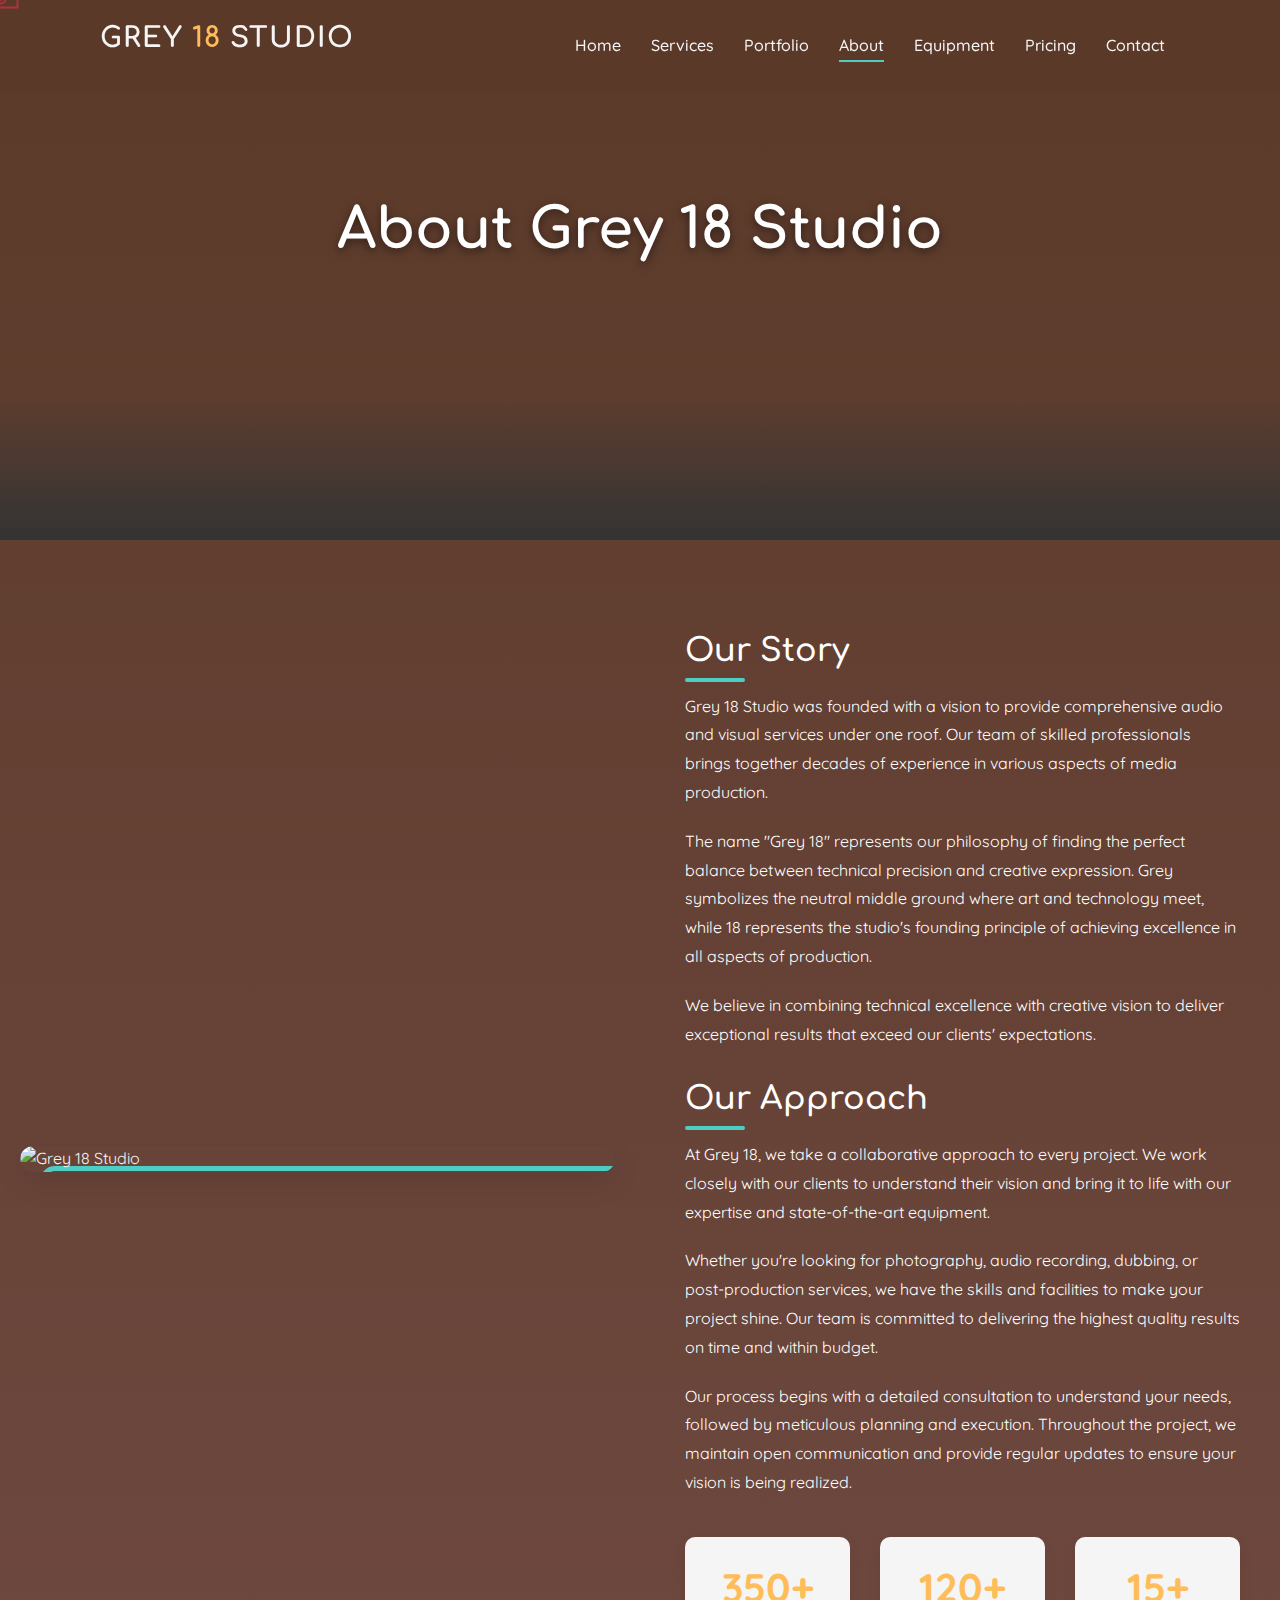
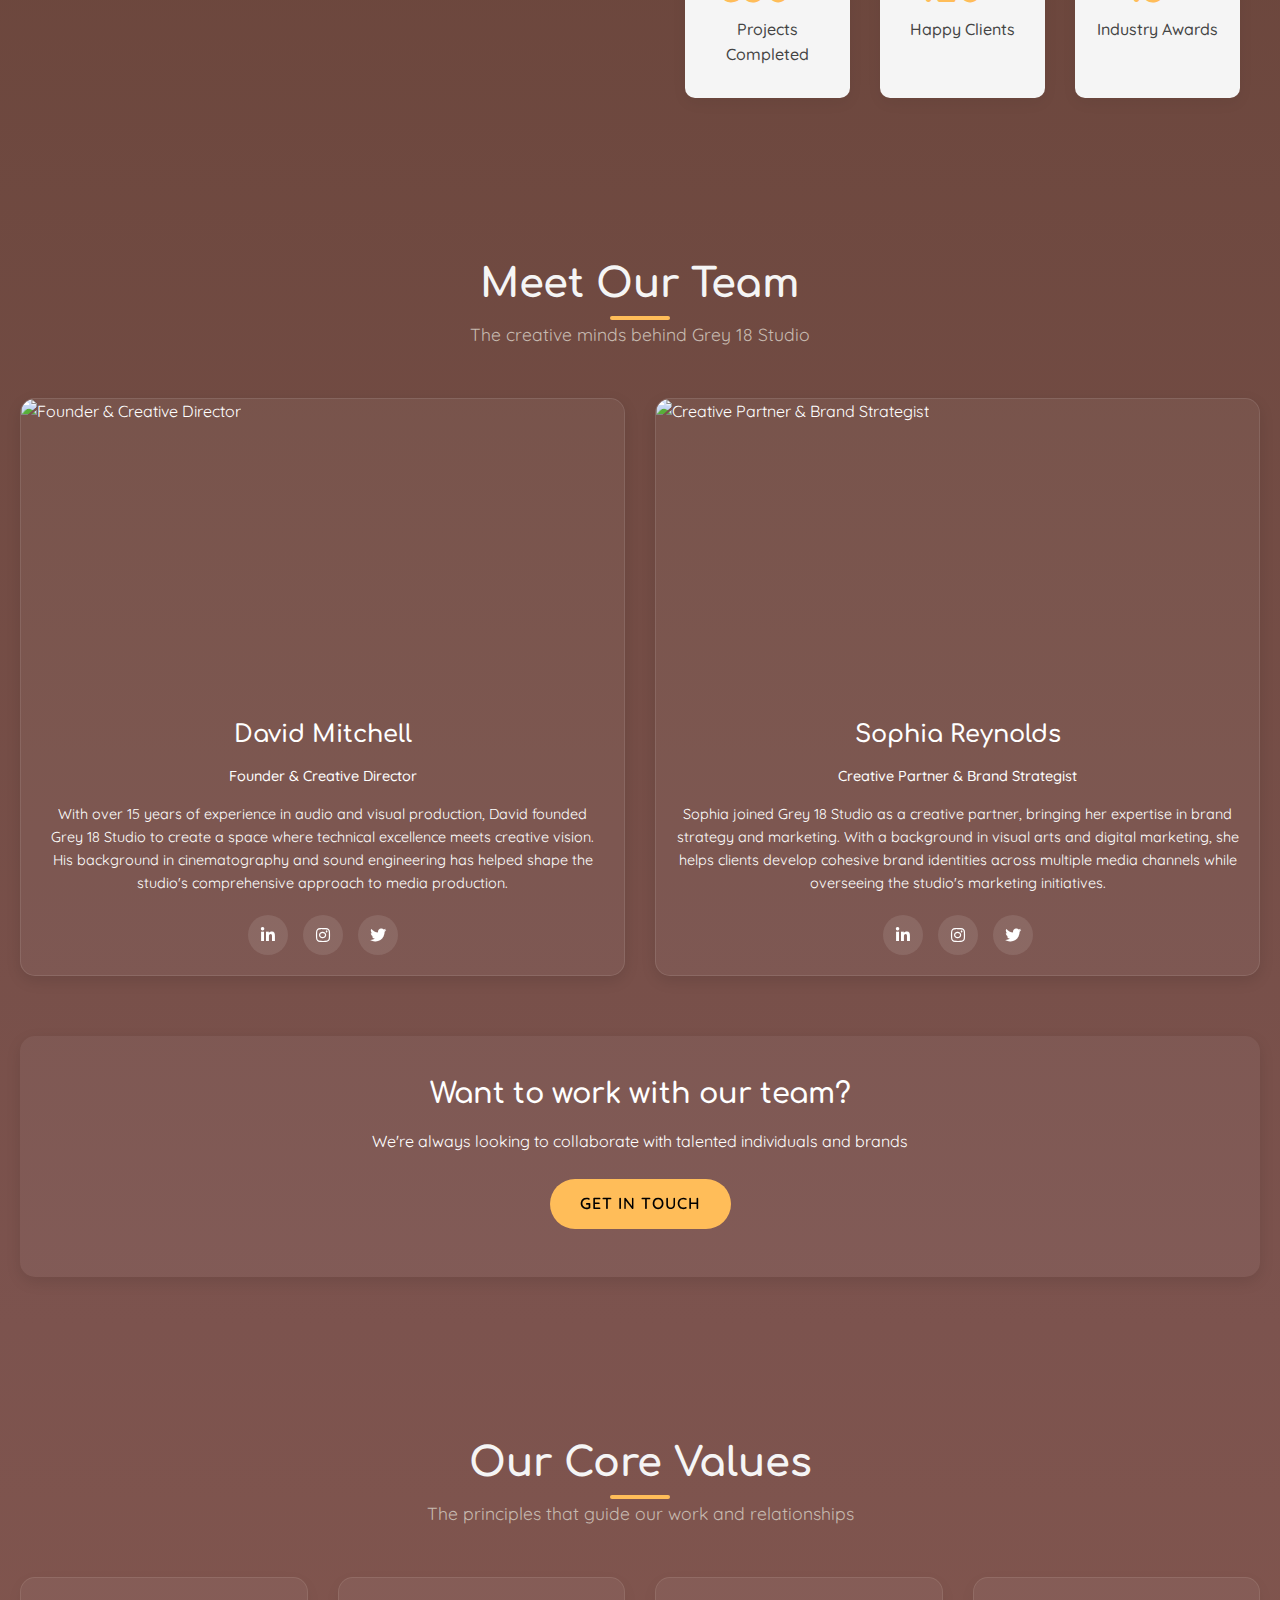
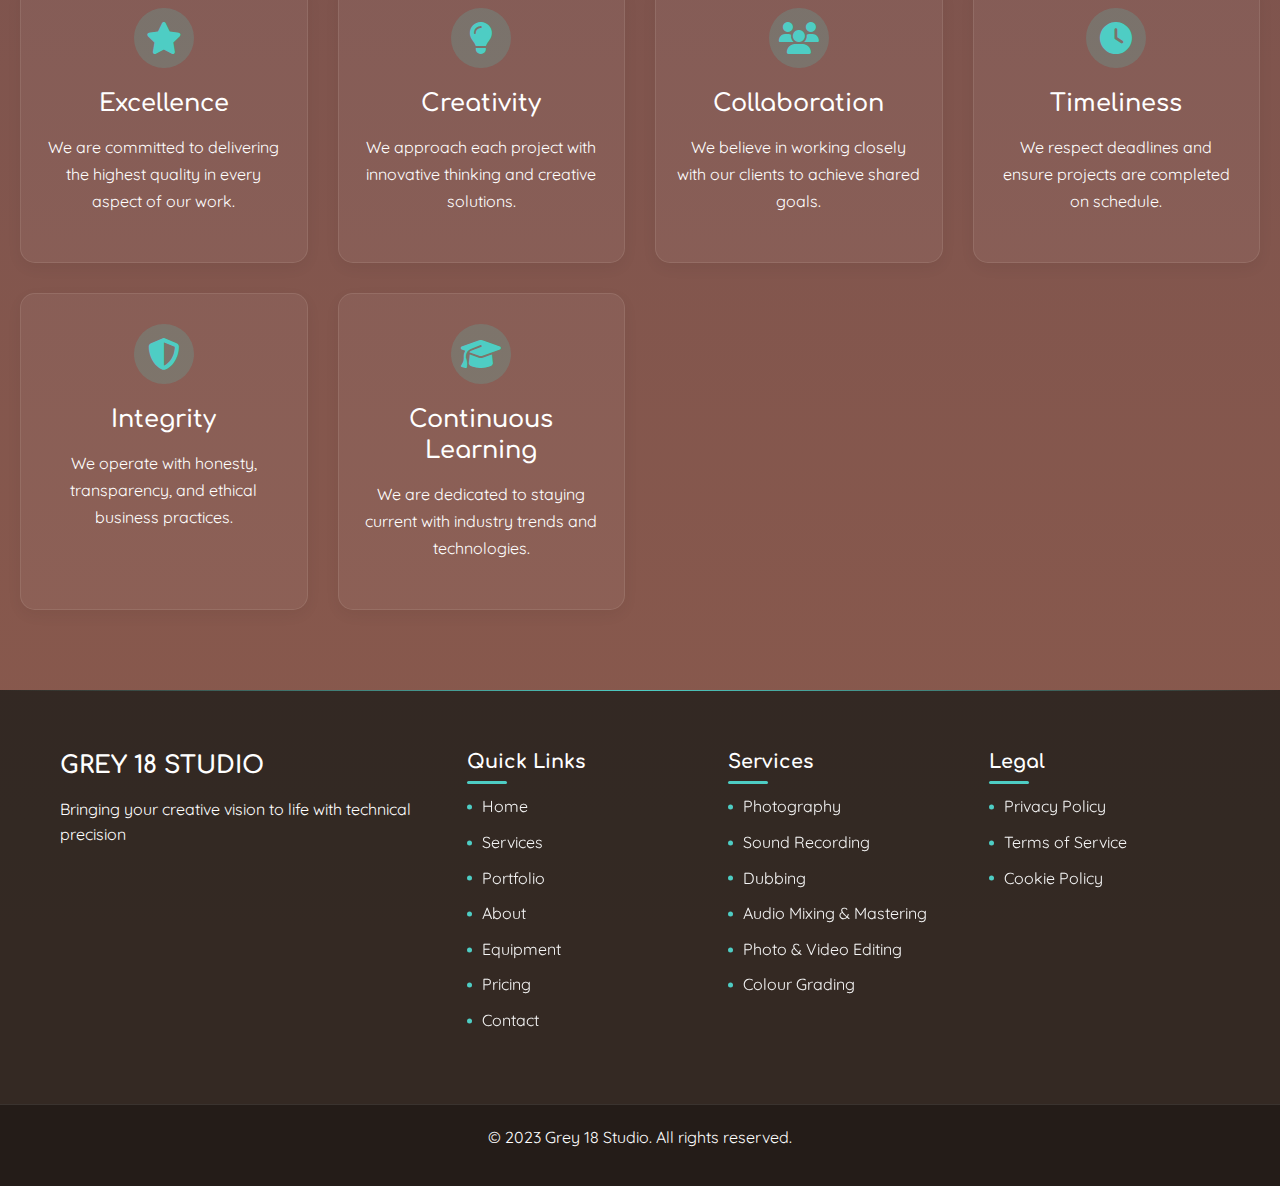
==== about.html @ 012dae47 "first commit" ====
<!DOCTYPE html>
<html lang="en">
<head>
    <meta charset="UTF-8">
    <meta name="viewport" content="width=device-width, initial-scale=1.0">
    <title>About Us | Grey 18 Studio</title>
    <link rel="stylesheet" href="styles-updated.css">
    <link rel="stylesheet" href="about.css">
    <link rel="stylesheet" href="https://cdnjs.cloudflare.com/ajax/libs/font-awesome/6.4.0/css/all.min.css">
    <link href="https://fonts.googleapis.com/css2?family=Comfortaa:wght@300;400;500;600;700&family=Quicksand:wght@300;400;500;600;700&display=swap" rel="stylesheet">
    <!-- Animation Libraries -->
    <script src="https://cdnjs.cloudflare.com/ajax/libs/gsap/3.12.2/gsap.min.js"></script>
    <script src="https://cdnjs.cloudflare.com/ajax/libs/gsap/3.12.2/ScrollTrigger.min.js"></script>
    <script src="https://cdnjs.cloudflare.com/ajax/libs/gsap/3.12.2/TextPlugin.min.js"></script>
    <script src="https://unpkg.com/split-type"></script>
    <!-- Camera Cursor Implementation -->
    <link rel="stylesheet" href="style-camera-cursor.css">
    <link rel="stylesheet" href="style-theme-warm.css">
    <style>
        /* Theme-specific styles */
        :root {
            --primary-dark: #333333;
            --secondary-dark: #4d4d4d;
            --accent-teal: #4ecdc4;
            --white: #ffffff;
            --light-grey: #f5f5f5;
            --dark-grey: #444444;
            --black: #000000;
            --transition: all 0.3s ease;
            --box-shadow: 0 5px 15px rgba(0, 0, 0, 0.1);
        }
    
        /* Ensure text is visible */
        p, h1, h2, h3, h4, h5, h6 {
            color: var(--white);
        }
        
        /* Team section styles */
        .team-section {
            padding: 80px 0;
            background-color: transparent;
        }
        
        .team-grid {
            display: grid;
            grid-template-columns: repeat(auto-fit, minmax(300px, 1fr));
            gap: 30px;
            margin-top: 40px;
        }
        
        .team-member {
            background-color: rgba(51, 51, 51, 0.7);
            border-radius: 15px;
            overflow: hidden;
            box-shadow: var(--box-shadow);
            transition: var(--transition);
            display: flex;
            flex-direction: column;
            opacity: 1;
            visibility: visible;
            border: 1px solid rgba(255, 255, 255, 0.1);
        }
        
        .team-member:hover {
            transform: translateY(-10px);
            box-shadow: 0 15px 30px rgba(0, 0, 0, 0.2);
        }
        
        .member-image {
            width: 100%;
            height: 300px;
            overflow: hidden;
        }
        
        .member-image img {
            width: 100%;
            height: 100%;
            object-fit: cover;
            transition: var(--transition);
        }
        
        .team-member:hover .member-image img {
            transform: scale(1.05);
        }
        
        .member-info {
            padding: 20px;
            text-align: center;
            color: #f5f5f5;
        }
        
        .member-info h3 {
            font-size: 1.5rem;
            margin-bottom: 5px;
            color: #f5f5f5;
        }
        
        .position {
            color: #4ecdc4;
            font-weight: 500;
            margin-bottom: 15px;
            font-size: 0.9rem;
        }
        
        .description {
            color: #f5f5f5;
            font-size: 0.9rem;
            line-height: 1.6;
            margin-bottom: 20px;
        }
        
        .social-links {
            display: flex;
            justify-content: center;
            gap: 15px;
            margin-top: 15px;
        }
        
        .social-icon {
            width: 40px;
            height: 40px;
            border-radius: 50%;
            background-color: rgba(255, 255, 255, 0.1);
            display: flex;
            align-items: center;
            justify-content: center;
            color: #f5f5f5;
            transition: var(--transition);
        }
        
        .social-icon:hover {
            background-color: #4ecdc4;
            color: #333333;
            transform: translateY(-3px);
        }
        
        .team-cta {
            text-align: center;
            margin-top: 60px;
            padding: 40px;
            background-color: rgba(255, 255, 255, 0.05);
            border-radius: 15px;
            box-shadow: var(--box-shadow);
        }
        
        .team-cta h3 {
            font-size: 1.8rem;
            margin-bottom: 15px;
            color: var(--white);
        }
        
        .team-cta p {
            color: var(--light-grey);
            margin-bottom: 25px;
            max-width: 600px;
            margin-left: auto;
            margin-right: auto;
        }
        
        .team-cta .btn {
            padding: 12px 30px;
            font-size: 1rem;
        }

        /* Other page styles */
        .about-hero {
            height: 60vh;
            background: linear-gradient(rgba(0, 0, 0, 0.7), rgba(0, 0, 0, 0.7)), url('https://source.unsplash.com/random/1920x1080/?studio') no-repeat center center/cover;
            display: flex;
            justify-content: center;
            align-items: center;
            text-align: center;
            color: var(--white);
            position: relative;
        }
        
        /* Override existing styles to ensure consistent black text on teal buttons */
        .btn.primary {
            color: var(--black);
        }
        
        .about-hero, .about-story, .team-section, .values-section {
            background: transparent;
        }
        
        /* Fix value cards background */
        .value-card {
            background-color: rgba(255, 255, 255, 0.05);
            color: var(--white);
        }
        
        /* Fix value icons */
        .value-card .value-icon {
            width: 60px;
            height: 60px;
            background-color: rgba(78, 205, 196, 0.2);
            border-radius: 50%;
            display: flex;
            align-items: center;
            justify-content: center;
            margin: 0 auto 20px;
        }
        
        .value-card .value-icon i {
            color: var(--accent-teal);
            font-size: 2rem;
        }
        
        /* Make headings more visible */
        .story-text h2, 
        .value-card h3,
        .team-member h3,
        .team-cta h3 {
            color: var(--white);
            font-weight: 600;
            margin-bottom: 15px;
        }
        
        .story-text h2 {
            font-size: 2rem;
            margin-top: 10px;
            margin-bottom: 20px;
        }
        
        .team-member {
            background-color: rgba(255, 255, 255, 0.05);
        }
        
        .member-info {
            color: var(--white);
        }
        
        /* Increase text visibility */
        .story-text p, 
        .member-info p, 
        .value-card p,
        .team-cta p {
            color: var(--white);
            opacity: 1;
        }
        
        .description {
            color: var(--white);
        }
        
        .social-links a {
            color: var(--white);
        }
        
        /* For proper layout in certain areas, we need to maintain left alignment */
        .footer-column ul li {
            text-align: left;
        }
        
        /* Ensure no default cursor appears anywhere */
        * {
            cursor: none !important;
        }

        /* Values grid styling */
        .values-grid {
            display: grid;
            grid-template-columns: repeat(auto-fit, minmax(250px, 1fr));
            gap: 30px;
            margin-top: 40px;
        }

        .value-card {
            padding: 30px 20px;
            border-radius: 15px;
            text-align: center;
            transition: var(--transition);
        }

        .value-card:hover {
            transform: translateY(-10px);
            box-shadow: 0 15px 30px rgba(0, 0, 0, 0.2);
        }
    </style>
</head>
<body>
    <!-- Camera cursor element -->
    <div class="camera-cursor"></div>
    <header>
        <div class="logo">
            <h1>GREY <span>18</span> STUDIO</h1>
        </div>
        <nav>
            <ul>
                <li><a href="index.html">Home</a></li>
                <li><a href="index.html#services">Services</a></li>
                <li><a href="portfolio.html">Portfolio</a></li>
                <li><a href="about.html" class="active">About</a></li>
                <li><a href="equipment.html">Equipment</a></li>
                <li><a href="pricing.html">Pricing</a></li>
                <li><a href="index.html#contact">Contact</a></li>
            </ul>
        </nav>
        <div class="menu-toggle">
            <i class="fas fa-bars"></i>
        </div>
    </header>

    <section class="about-hero">
        <div class="about-hero-content">
            <h1>About Grey 18 Studio</h1>
            <p>Meet the team behind our creative audio & visual production</p>
        </div>
    </section>

    <section class="about-story">
        <div class="container">
            <div class="story-content">
                <div class="story-image">
                    <img src="https://source.unsplash.com/random/800x600/?studio" alt="Grey 18 Studio">
                </div>
                <div class="story-text">
                    <h2>Our Story</h2>
                    <p>Grey 18 Studio was founded with a vision to provide comprehensive audio and visual services under one roof. Our team of skilled professionals brings together decades of experience in various aspects of media production.</p>
                    <p>The name "Grey 18" represents our philosophy of finding the perfect balance between technical precision and creative expression. Grey symbolizes the neutral middle ground where art and technology meet, while 18 represents the studio's founding principle of achieving excellence in all aspects of production.</p>
                    <p>We believe in combining technical excellence with creative vision to deliver exceptional results that exceed our clients' expectations.</p>
                    
                    <h2>Our Approach</h2>
                    <p>At Grey 18, we take a collaborative approach to every project. We work closely with our clients to understand their vision and bring it to life with our expertise and state-of-the-art equipment.</p>
                    <p>Whether you're looking for photography, audio recording, dubbing, or post-production services, we have the skills and facilities to make your project shine. Our team is committed to delivering the highest quality results on time and within budget.</p>
                    <p>Our process begins with a detailed consultation to understand your needs, followed by meticulous planning and execution. Throughout the project, we maintain open communication and provide regular updates to ensure your vision is being realized.</p>
                    
                    <div class="about-stats">
                        <div class="stat">
                            <span class="count">350+</span>
                            <span class="label">Projects Completed</span>
                        </div>
                        <div class="stat">
                            <span class="count">120+</span>
                            <span class="label">Happy Clients</span>
                        </div>
                        <div class="stat">
                            <span class="count">15+</span>
                            <span class="label">Industry Awards</span>
                        </div>
                    </div>
                </div>
            </div>
        </div>
    </section>

    <section class="team-section">
        <div class="container">
            <div class="section-header">
                <h2>Meet Our Team</h2>
                <p>The creative minds behind Grey 18 Studio</p>
            </div>
            
            <div class="team-grid">
                <div class="team-member">
                    <div class="member-image">
                        <img src="https://source.unsplash.com/random/400x500/?portrait-man" alt="Founder & Creative Director">
                    </div>
                    <div class="member-info">
                        <h3>David Mitchell</h3>
                        <p class="position">Founder & Creative Director</p>
                        <p class="description">With over 15 years of experience in audio and visual production, David founded Grey 18 Studio to create a space where technical excellence meets creative vision. His background in cinematography and sound engineering has helped shape the studio's comprehensive approach to media production.</p>
                        <div class="social-links">
                            <a href="#" class="social-icon"><i class="fab fa-linkedin-in"></i></a>
                            <a href="#" class="social-icon"><i class="fab fa-instagram"></i></a>
                            <a href="#" class="social-icon"><i class="fab fa-twitter"></i></a>
                        </div>
                    </div>
                </div>
                
                <div class="team-member">
                    <div class="member-image">
                        <img src="https://source.unsplash.com/random/400x500/?portrait-woman" alt="Creative Partner & Brand Strategist">
                    </div>
                    <div class="member-info">
                        <h3>Sophia Reynolds</h3>
                        <p class="position">Creative Partner & Brand Strategist</p>
                        <p class="description">Sophia joined Grey 18 Studio as a creative partner, bringing her expertise in brand strategy and marketing. With a background in visual arts and digital marketing, she helps clients develop cohesive brand identities across multiple media channels while overseeing the studio's marketing initiatives.</p>
                        <div class="social-links">
                            <a href="#" class="social-icon"><i class="fab fa-linkedin-in"></i></a>
                            <a href="#" class="social-icon"><i class="fab fa-instagram"></i></a>
                            <a href="#" class="social-icon"><i class="fab fa-twitter"></i></a>
                        </div>
                    </div>
                </div>
            </div>
            
            <div class="team-cta">
                <h3>Want to work with our team?</h3>
                <p>We're always looking to collaborate with talented individuals and brands</p>
                <a href="index.html#contact" class="btn primary">Get In Touch</a>
            </div>
        </div>
    </section>

    <section class="values-section">
        <div class="container">
            <div class="section-header">
                <h2>Our Core Values</h2>
                <p>The principles that guide our work and relationships</p>
            </div>
            
            <div class="values-grid">
                <div class="value-card">
                    <div class="value-icon">
                        <i class="fas fa-star"></i>
                    </div>
                    <h3>Excellence</h3>
                    <p>We are committed to delivering the highest quality in every aspect of our work.</p>
                </div>
                
                <div class="value-card">
                    <div class="value-icon">
                        <i class="fas fa-lightbulb"></i>
                    </div>
                    <h3>Creativity</h3>
                    <p>We approach each project with innovative thinking and creative solutions.</p>
                </div>
                
                <div class="value-card">
                    <div class="value-icon">
                        <i class="fas fa-users"></i>
                    </div>
                    <h3>Collaboration</h3>
                    <p>We believe in working closely with our clients to achieve shared goals.</p>
                </div>
                
                <div class="value-card">
                    <div class="value-icon">
                        <i class="fas fa-clock"></i>
                    </div>
                    <h3>Timeliness</h3>
                    <p>We respect deadlines and ensure projects are completed on schedule.</p>
                </div>
                
                <div class="value-card">
                    <div class="value-icon">
                        <i class="fas fa-shield-alt"></i>
                    </div>
                    <h3>Integrity</h3>
                    <p>We operate with honesty, transparency, and ethical business practices.</p>
                </div>
                
                <div class="value-card">
                    <div class="value-icon">
                        <i class="fas fa-graduation-cap"></i>
                    </div>
                    <h3>Continuous Learning</h3>
                    <p>We are dedicated to staying current with industry trends and technologies.</p>
                </div>
            </div>
        </div>
    </section>

    <footer>
        <div class="footer-content">
            <div class="footer-logo">
                <h2>GREY <span>18</span> STUDIO</h2>
                <p>Bringing your creative vision to life with technical precision</p>
            </div>
            <div class="footer-links">
                <div class="footer-column">
                    <h3>Quick Links</h3>
                    <ul>
                        <li><a href="index.html">Home</a></li>
                        <li><a href="index.html#services">Services</a></li>
                        <li><a href="portfolio.html">Portfolio</a></li>
                        <li><a href="about.html">About</a></li>
                        <li><a href="equipment.html">Equipment</a></li>
                        <li><a href="pricing.html">Pricing</a></li>
                        <li><a href="index.html#contact">Contact</a></li>
                    </ul>
                </div>
                <div class="footer-column">
                    <h3>Services</h3>
                    <ul>
                        <li><a href="index.html#services">Photography</a></li>
                        <li><a href="index.html#services">Sound Recording</a></li>
                        <li><a href="index.html#services">Dubbing</a></li>
                        <li><a href="index.html#services">Audio Mixing & Mastering</a></li>
                        <li><a href="index.html#services">Photo & Video Editing</a></li>
                        <li><a href="index.html#services">Colour Grading</a></li>
                    </ul>
                </div>
                <div class="footer-column">
                    <h3>Legal</h3>
                    <ul>
                        <li><a href="#">Privacy Policy</a></li>
                        <li><a href="#">Terms of Service</a></li>
                        <li><a href="#">Cookie Policy</a></li>
                    </ul>
                </div>
            </div>
        </div>
        <div class="footer-bottom">
            <p>&copy; 2023 Grey 18 Studio. All rights reserved.</p>
        </div>
    </footer>

    <script src="script.js"></script>
    <script src="camera-cursor.js"></script>
</body>
</html>
---- styles-updated.css ----
/* ===== GENERAL STYLES ===== */
:root {
    /* New color scheme complementing grey */
    --primary-dark: #333333;
    --secondary-dark: #4d4d4d;
    --accent-teal: #4ecdc4;
    --accent-purple: #6f42c1;
    --accent-coral: #ff6b6b;
    --light-grey: #f5f5f5;
    --medium-grey: #a2a2a2;
    --dark-grey: #444444;
    --white: #ffffff;
    --black: #000000;
    --overlay-gradient: linear-gradient(to top, rgba(0, 0, 0, 0.8), rgba(0, 0, 0, 0.4), transparent);
    --transition: all 0.3s ease;
    --box-shadow: 0 5px 15px rgba(0, 0, 0, 0.1);
    --text-shadow: 0 2px 4px rgba(0, 0, 0, 0.1);
    --page-gradient: linear-gradient(to bottom, #333333, #222222, #111111, #000000);
    
    /* Font families */
    --heading-font: 'Comfortaa', cursive;
    --body-font: 'Quicksand', sans-serif;
}

/* Properly aligned camera cursor */
.cursor {
    position: fixed;
    width: 32px;
    height: 24px;
    pointer-events: none;
    z-index: 100000;
    background-image: url('data:image/svg+xml;utf8,<svg xmlns="http://www.w3.org/2000/svg" width="32" height="24" viewBox="0 0 32 24" fill="none" stroke="%234ecdc4" stroke-width="1.5"><path d="M2 6h28v16H2z" stroke="%234ecdc4" fill="none"/><path d="M9 2h14l2 4H7l2-4z" stroke="%234ecdc4" fill="none"/><circle cx="16" cy="14" r="5" stroke="%234ecdc4" fill="none"/><circle cx="16" cy="14" r="2" stroke="%234ecdc4" fill="none"/><rect x="24" y="8" width="4" height="2" fill="%234ecdc4" stroke="none"/></svg>');
    background-repeat: no-repeat;
    background-size: contain;
    transition: box-shadow 0.2s ease; /* For click effect */
}

/* Hide default cursor on all elements */
* {
    cursor: none !important;
    margin: 0;
    padding: 0;
    box-sizing: border-box;
}

/* Fix cursor issues by completely hiding the default cursor */
html, body {
    cursor: none !important;
}

/* Target all elements to ensure default cursor is never shown */
a, button, input, select, textarea, div, span, p, h1, h2, h3, h4, h5, h6, 
li, ul, ol, img, svg, i, label, header, footer, main, section, article, aside,
.service-card, .btn, .logo, .menu-toggle, .social-icon, .expanded-portfolio-item,
.testimonial, .portfolio-item, .video-thumbnail, .dot, .tab-btn, .contact-item,
.expanded-close, .service-expand-btn, .video-dot {
    cursor: none !important;
}

/* Complete cursor overhaul to ensure it replaces the default cursor */
html, body, * {
    cursor: none !important;
}

/* Properly aligned camera cursor */
.cursor {
    position: fixed;
    width: 32px;
    height: 24px;
    pointer-events: none;
    z-index: 100000;
    background-image: url('data:image/svg+xml;utf8,<svg xmlns="http://www.w3.org/2000/svg" width="32" height="24" viewBox="0 0 32 24" fill="none" stroke="%234ecdc4" stroke-width="1.5"><path d="M2 6h28v16H2z" stroke="%234ecdc4" fill="none"/><path d="M9 2h14l2 4H7l2-4z" stroke="%234ecdc4" fill="none"/><circle cx="16" cy="14" r="5" stroke="%234ecdc4" fill="none"/><circle cx="16" cy="14" r="2" stroke="%234ecdc4" fill="none"/><rect x="24" y="8" width="4" height="2" fill="%234ecdc4" stroke="none"/></svg>');
    background-repeat: no-repeat;
    transform: translate(0, 0); /* No transform needed, we'll position it exactly */
}

/* Hide default cursor */
html, body, a, button, input, select, textarea, div, span, p, h1, h2, h3, h4, h5, h6, 
li, ul, ol, img, svg, i, label, header, footer, main, section, article, aside,
.service-card, .btn, .logo, .menu-toggle, .social-icon, .expanded-portfolio-item,
.testimonial, .portfolio-item, .video-thumbnail, .dot, .tab-btn, .contact-item,
.expanded-close, .service-expand-btn, .video-dot {
    cursor: none !important;
}

/* Ultra simple cursor approach */
.cursor {
    position: fixed;
    width: 32px;
    height: 24px;
    pointer-events: none;
    z-index: 100000;
    background-image: url('data:image/svg+xml;utf8,<svg xmlns="http://www.w3.org/2000/svg" width="32" height="24" viewBox="0 0 32 24" fill="none" stroke="%234ecdc4" stroke-width="1.5"><path d="M2 6h28v16H2z" stroke="%234ecdc4" fill="none"/><path d="M9 2h14l2 4H7l2-4z" stroke="%234ecdc4" fill="none"/><circle cx="16" cy="14" r="5" stroke="%234ecdc4" fill="none"/><circle cx="16" cy="14" r="2" stroke="%234ecdc4" fill="none"/><rect x="24" y="8" width="4" height="2" fill="%234ecdc4" stroke="none"/></svg>');
    background-repeat: no-repeat;
    background-position: -16px -12px; /* Center the hotspot */
    margin: 0;
    padding: 0;
    border: none;
    will-change: left, top;
    transition: opacity 0.1s ease;
}

/* Hover state */
.cursor.hovered {
    filter: drop-shadow(0 0 5px rgba(78, 205, 196, 0.7));
}

/* Click state */
.cursor.clicked {
    transform: scale(0.9);
}

/* Hide default cursor on all elements */
html, body, a, button, input, select, textarea {
    cursor: none !important;
}

/* Ensure interactive elements have correct hover style */
a:hover, button:hover, .btn:hover, .service-card:hover {
    cursor: none !important;
}

html {
    scroll-behavior: smooth;
}

body {
    font-family: var(--body-font);
    line-height: 1.6;
    color: var(--light-grey);
    overflow-x: hidden;
    background: var(--page-gradient);
    cursor: none; /* Hide the default cursor */
    text-align: left;
}

.cursor {
    width: 32px;
    height: 24px;
    position: fixed;
    pointer-events: none;
    z-index: 9999;
    transform: translate(-50%, -50%);
    background-image: url('data:image/svg+xml;utf8,<svg xmlns="http://www.w3.org/2000/svg" width="32" height="24" viewBox="0 0 32 24" fill="none" stroke="%234ecdc4" stroke-width="1.5"><path d="M2 6h28v16H2z" stroke="%234ecdc4" fill="none"/><path d="M9 2h14l2 4H7l2-4z" stroke="%234ecdc4" fill="none"/><circle cx="16" cy="14" r="5" stroke="%234ecdc4" fill="none"/><circle cx="16" cy="14" r="2" stroke="%234ecdc4" fill="none"/><rect x="24" y="8" width="4" height="2" fill="%234ecdc4" stroke="none"/></svg>');
    background-repeat: no-repeat;
    transition: transform 0.1s ease, opacity 0.1s ease;
    will-change: transform, opacity, left, top;
    backface-visibility: hidden;
    opacity: 1;
}

.custom-cursor {
    display: none;
}

@media (min-width: 992px) {
    .cursor {
        display: block;
    }
}

h1, h2, h3, h4, h5, h6 {
    font-family: var(--heading-font);
    font-weight: 700;
    line-height: 1.3;
    margin-bottom: 1rem;
    text-align: inherit;
}

p {
    margin-bottom: 1rem;
    color: var(--light-grey);
    text-align: inherit;
}

a {
    text-decoration: none;
    color: var(--light-grey);
    transition: var(--transition);
}

/* Make all elements with pointer cursor have pointer-events: none */
a, button, .logo, .service-card, .portfolio-item, .social-icon, 
.expanded-portfolio-item, .video-thumbnail, input[type="checkbox"], 
.toggle-switch, .pricing-card, .equipment-card {
    cursor: none;
}

a:hover {
    color: var(--accent-teal);
}

ul {
    list-style: none;
}

.section-header {
    text-align: center;
    margin-bottom: 3rem;
}

.section-header h2 {
    font-size: 2.5rem;
    position: relative;
    display: inline-block;
    margin-bottom: 1.5rem;
}

.section-header h2::after {
    content: '';
    position: absolute;
    width: 60px;
    height: 4px;
    background-color: var(--accent-teal);
    bottom: -10px;
    left: 50%;
    transform: translateX(-50%);
    border-radius: 2px;
}

.section-header p {
    max-width: 600px;
    margin: 0 auto;
    font-size: 1.1rem;
    color: var(--light-grey);
    text-align: center;
}

section {
    padding: 100px 0;
    position: relative;
    background: transparent;
}

.container {
    width: 100%;
    max-width: 1200px;
    margin: 0 auto;
    padding: 0 20px;
}

.btn {
    display: inline-block;
    padding: 12px 30px;
    border-radius: 50px;
    font-weight: 600;
    text-transform: uppercase;
    letter-spacing: 1px;
    transition: var(--transition);
    cursor: none;
    border: none;
    font-size: 0.9rem;
    text-align: center;
    position: relative;
    overflow: hidden;
    z-index: 1;
}

.btn::before {
    content: '';
    position: absolute;
    top: 0;
    left: 0;
    width: 100%;
    height: 100%;
    background-color: rgba(255, 255, 255, 0.1);
    transform: scaleX(0);
    transform-origin: left;
    transition: transform 0.3s ease;
    z-index: -1;
}

.btn:hover::before {
    transform: scaleX(1);
}

.btn:hover {
    transform: translateY(-3px);
    box-shadow: 0 10px 20px rgba(0, 0, 0, 0.1);
}

.btn.primary {
    background-color: var(--accent-teal);
    color: var(--black);
}

.btn.primary:hover {
    background-color: var(--white);
    transform: translateY(-3px);
    box-shadow: 0 10px 20px rgba(0, 0, 0, 0.1);
    color: var(--black);
}

.btn.secondary {
    background-color: transparent;
    color: var(--white);
    border: 2px solid var(--white);
}

.btn.secondary:hover {
    background-color: var(--white);
    color: var(--black);
    transform: translateY(-3px);
    box-shadow: 0 10px 20px rgba(0, 0, 0, 0.1);
}

/* Consistent transparent backgrounds for all sections */
.services, .about, .testimonials, .contact {
    background: transparent;
}

/* ===== HEADER ===== */
header {
    position: fixed;
    top: 0;
    left: 0;
    width: 100%;
    display: flex;
    justify-content: space-between;
    align-items: center;
    padding: 20px 100px;
    z-index: 1000;
    transition: var(--transition);
    background-color: var(--primary-dark);
}

header.sticky {
    background-color: var(--primary-dark);
    box-shadow: var(--box-shadow);
    padding: 15px 100px;
}

header.sticky .logo h1,
header.sticky nav ul li a {
    color: var(--white);
}

.logo h1 {
    font-size: 28px;
    color: var(--white);
    letter-spacing: 1px;
}

.logo h1 span {
    color: var(--accent-teal);
}

nav ul {
    display: flex;
}

nav ul li {
    margin: 0 15px;
}

nav ul li a {
    color: var(--white);
    font-weight: 500;
    position: relative;
    padding-bottom: 5px;
}

nav ul li a::after {
    content: '';
    position: absolute;
    bottom: -2px;
    left: 0;
    width: 0;
    height: 2px;
    background-color: var(--accent-teal);
    transition: var(--transition);
}

nav ul li a:hover::after,
nav ul li a.active::after {
    width: 100%;
}

.menu-toggle {
    display: none;
    cursor: pointer;
    z-index: 1001;
}

@media screen and (max-width: 991px) {
    header {
        padding: 20px 50px;
    }
    
    header.sticky {
        padding: 15px 50px;
    }
    
    nav {
        position: fixed;
        top: 0;
        right: -100%;
        width: 70%;
        height: 100vh;
        background-color: var(--primary-dark);
        display: flex;
        justify-content: center;
        align-items: center;
        transition: var(--transition);
        z-index: 1000;
    }
    
    nav.active {
        right: 0;
    }
    
    nav ul {
        flex-direction: column;
    }
    
    nav ul li {
        margin: 20px 0;
    }
    
    nav ul li a {
        font-size: 1.2rem;
    }
    
    .menu-toggle {
        display: block;
        font-size: 24px;
        color: var(--white);
    }
}

/* ===== HERO SECTION ===== */
.hero {
    height: 100vh;
    background: linear-gradient(rgba(0, 0, 0, 0.7), rgba(0, 0, 0, 0.7)), url('https://source.unsplash.com/random/1920x1080/?studio') no-repeat center center/cover;
    display: flex;
    justify-content: center;
    align-items: center;
    text-align: center;
    color: var(--white);
    position: relative;
}

.hero-content {
    max-width: 900px;
    padding: 0 20px;
}

.hero-content h1 {
    font-size: 3.5rem;
    margin-bottom: 1.5rem;
    animation: fadeInDown 1s ease;
    text-shadow: var(--text-shadow);
}

.hero-content p {
    font-size: 1.2rem;
    color: var(--light-grey);
    margin-bottom: 2.5rem;
    animation: fadeInUp 1s ease 0.5s forwards;
    opacity: 0;
}

.cta-buttons {
    display: flex;
    justify-content: center;
    gap: 20px;
    animation: fadeIn 1s ease 1s forwards;
    opacity: 0;
}

@keyframes fadeInDown {
    from {
        opacity: 0;
        transform: translateY(-30px);
    }
    to {
        opacity: 1;
        transform: translateY(0);
    }
}

@keyframes fadeInUp {
    from {
        opacity: 0;
        transform: translateY(30px);
    }
    to {
        opacity: 1;
        transform: translateY(0);
    }
}

@keyframes fadeIn {
    from {
        opacity: 0;
    }
    to {
        opacity: 1;
    }
}

/* ===== SERVICES SECTION ===== */
.services {
    background-color: var(--secondary-dark);
    color: var(--light-grey);
}

.services-grid {
    display: grid;
    grid-template-columns: repeat(auto-fill, minmax(300px, 1fr));
    gap: 30px;
    margin-top: 50px;
    transform: translateZ(0); /* Force hardware acceleration */
}

.service-card {
    background-color: rgba(255, 255, 255, 0.05);
    border-radius: 10px;
    padding: 30px;
    text-align: center;
    position: relative;
    overflow: hidden;
    z-index: 1;
    cursor: pointer !important;
    transition: transform 0.2s ease, box-shadow 0.2s ease;
    will-change: transform, box-shadow;
    backface-visibility: hidden;
    transform: translateZ(0);
    user-select: none;
}

.service-card:hover,
.service-card:focus {
    transform: translateY(-5px) !important;
    box-shadow: 0 15px 30px rgba(0, 0, 0, 0.2) !important;
}

.service-card:active {
    transform: translateY(-2px) !important;
    box-shadow: 0 5px 15px rgba(0, 0, 0, 0.2) !important;
}

.service-icon {
    margin-bottom: 20px;
    position: relative;
    overflow: hidden;
    transition: transform 0.3s ease, color 0.3s ease;
}

.service-icon i {
    font-size: 2.5rem;
    color: var(--accent-teal);
}

.service-card:hover .service-icon {
    transform: scale(1.1);
}

.service-card h3 {
    color: var(--white);
    margin-bottom: 15px;
}

.service-card p {
    margin-bottom: 20px;
}

.service-expand-btn {
    margin-top: 20px;
    background-color: var(--accent-teal);
    color: var(--black);
    border: none;
    padding: 10px 20px;
    border-radius: 50px;
    font-weight: 500;
    cursor: none;
    transition: var(--transition);
    position: relative;
    overflow: hidden;
}

.service-expand-btn::before {
    content: '';
    position: absolute;
    top: 0;
    left: 0;
    width: 100%;
    height: 100%;
    background-color: rgba(255, 255, 255, 0.15);
    transform: scaleX(0);
    transform-origin: left;
    transition: transform 0.3s ease;
}

.service-expand-btn:hover::before {
    transform: scaleX(1);
}

.service-expand-btn:hover {
    background-color: var(--primary-dark);
    transform: translateY(-3px);
    box-shadow: 0 5px 15px rgba(0, 0, 0, 0.1);
    color: var(--white);
}

.service-expanded-view {
    position: fixed;
    top: 0;
    left: 0;
    width: 100%;
    height: 100%;
    background-color: rgba(0, 0, 0, 0.95);
    z-index: 1000;
    display: flex;
    justify-content: center;
    align-items: center;
    opacity: 0;
    visibility: hidden;
    transition: opacity 0.2s ease, visibility 0.2s ease;
    will-change: opacity, visibility;
}

.service-expanded-view.active {
    opacity: 1;
    visibility: visible;
}

.expanded-content {
    position: relative;
    width: 90%;
    max-width: 1200px;
    max-height: 90vh;
    overflow-y: auto;
    background-color: var(--black);
    border-radius: 15px;
    padding: 40px;
    box-shadow: 0 20px 50px rgba(0, 0, 0, 0.3);
    transform: translateY(50px);
    opacity: 0;
    transition: transform 0.5s cubic-bezier(0.19, 1, 0.22, 1),
                opacity 0.5s cubic-bezier(0.19, 1, 0.22, 1);
}

.service-expanded-view.active .expanded-content {
    transform: translateY(0);
    opacity: 1;
}

.expanded-close {
    position: absolute;
    top: 20px;
    right: 20px;
    width: 40px;
    height: 40px;
    display: flex;
    justify-content: center;
    align-items: center;
    border-radius: 50%;
    background-color: rgba(255, 255, 255, 0.1);
    cursor: pointer;
    transition: background-color 0.3s ease, transform 0.3s ease;
    z-index: 10;
}

.expanded-close:hover {
    background-color: rgba(255, 255, 255, 0.2);
    transform: rotate(90deg);
}

.expanded-close i {
    font-size: 1.5rem;
    color: var(--white);
}

.expanded-content h2 {
    font-size: 2.5rem;
    margin-bottom: 20px;
    color: var(--white);
}

.expanded-description {
    font-size: 1.1rem;
    color: var(--light-grey);
    max-width: 800px;
    margin-bottom: 50px;
    line-height: 1.8;
}

.expanded-portfolio {
    margin-top: 40px;
}

.expanded-portfolio h3 {
    font-size: 1.8rem;
    margin-bottom: 30px;
    color: var(--white);
}

.expanded-portfolio-grid {
    display: grid;
    grid-template-columns: repeat(auto-fill, minmax(250px, 1fr));
    gap: 30px;
}

.expanded-portfolio-item {
    position: relative;
    overflow: hidden;
    border-radius: 10px;
    transition: transform 0.5s ease, box-shadow 0.5s ease;
}

.expanded-portfolio-item img {
    width: 100%;
    display: block;
    transition: transform 0.5s ease;
    height: 200px;
    object-fit: cover;
}

.expanded-portfolio-item:hover {
    transform: translateY(-5px);
    box-shadow: 0 10px 20px rgba(0, 0, 0, 0.2);
}

.expanded-portfolio-item:hover img {
    transform: scale(1.05);
}

.expanded-portfolio-caption {
    position: absolute;
    bottom: 0;
    left: 0;
    width: 100%;
    padding: 20px;
    background: linear-gradient(to top, rgba(0, 0, 0, 0.8), rgba(0, 0, 0, 0));
    transition: transform 0.5s ease;
}

.expanded-portfolio-item:hover .expanded-portfolio-caption {
    transform: translateY(-5px);
}

.expanded-portfolio-caption h4 {
    color: var(--white);
    margin-bottom: 5px;
    font-size: 1.2rem;
}

.expanded-portfolio-caption p {
    color: var(--light-grey);
    font-size: 0.9rem;
    margin-bottom: 0;
}

.expanded-portfolio-caption .play-btn {
    position: absolute;
    right: 20px;
    bottom: 20px;
    font-size: 1.8rem;
    color: var(--accent-teal);
    cursor: pointer;
    transition: transform 0.3s ease, color 0.3s ease;
}

.view-all-btn {
    display: inline-block;
    margin-top: 40px;
    font-weight: 500;
    letter-spacing: 1px;
}

@media screen and (max-width: 768px) {
    .expanded-content {
        padding: 80px 20px;
    }
    
    .expanded-portfolio-grid {
        grid-template-columns: 1fr;
    }
}

/* ===== ABOUT SECTION ===== */
.about {
    background-color: #222222;
    color: var(--light-grey);
}

.about-content {
    display: grid;
    grid-template-columns: 1fr 1fr;
    gap: 50px;
    align-items: center;
}

.about-image img {
    width: 100%;
    border-radius: 15px;
    box-shadow: 0 10px 30px rgba(0, 0, 0, 0.1);
}

.about-text h3 {
    font-size: 1.8rem;
    margin-bottom: 20px;
    color: var(--white);
}

.about-text h3:first-child {
    margin-top: 0;
}

.stats {
    display: grid;
    grid-template-columns: repeat(3, 1fr);
    gap: 20px;
    margin-top: 30px;
}

.stat {
    text-align: center;
}

.count {
    font-size: 2.5rem;
    font-weight: 700;
    color: var(--accent-teal);
    display: block;
    margin-bottom: 5px;
    line-height: 1;
}

.label {
    font-size: 0.9rem;
    color: var(--light-grey);
}

.about-cta {
    margin-top: 30px;
}

@media screen and (max-width: 768px) {
    .about-content {
        grid-template-columns: 1fr;
    }
    
    .about-image {
        margin-bottom: 30px;
    }
    
    .about-text {
        padding: 0;
    }
    
    .stats {
        grid-template-columns: 1fr;
        gap: 15px;
    }
}

/* ===== TESTIMONIALS SECTION ===== */
.testimonials {
    background-color: #1a1a1a;
    color: var(--light-grey);
}

.testimonials-tabs {
    display: flex;
    justify-content: center;
    margin-bottom: 40px;
}

.tab-btn {
    padding: 10px 25px;
    background-color: rgba(255, 255, 255, 0.1);
    border: none;
    cursor: pointer;
    font-weight: 500;
    transition: var(--transition);
    border-radius: 50px;
    margin: 0 10px;
    color: var(--white);
}

.tab-btn.active,
.tab-btn:hover {
    background-color: var(--accent-teal);
    color: var(--black) !important;
}

.testimonials-content {
    position: relative;
}

.tab-content {
    display: none;
}

.tab-content.active {
    display: block;
}

.testimonial-slider {
    position: relative;
    height: 250px;
}

.testimonial {
    position: absolute;
    top: 0;
    left: 0;
    width: 100%;
}

.testimonial-content {
    position: relative;
    overflow: hidden;
    transition: transform 0.5s ease, box-shadow 0.5s ease;
}

.testimonial-content:hover {
    transform: translateY(-5px) scale(1.01);
    box-shadow: 0 10px 20px rgba(0, 0, 0, 0.1);
}

.testimonial-content::before {
    content: '\201C';
    position: absolute;
    top: -20px;
    left: 20px;
    font-size: 80px;
    color: var(--accent-teal);
    font-family: Georgia, serif;
    opacity: 0.3;
    line-height: 1;
}

.testimonial-content p {
    font-style: italic;
    color: var(--light-grey);
    margin-bottom: 20px;
}

.client-info h4 {
    color: var(--white);
    margin-bottom: 5px;
}

.client-info p {
    color: var(--accent-teal);
    margin-bottom: 0;
}

.testimonial-controls {
    display: flex;
    justify-content: center;
    align-items: center;
    margin-top: 30px;
}

.prev-btn,
.next-btn {
    background-color: var(--light-grey);
    border: none;
    width: 40px;
    height: 40px;
    border-radius: 50%;
    display: flex;
    justify-content: center;
    align-items: center;
    cursor: pointer;
    transition: var(--transition);
    margin: 0 10px;
}

.prev-btn:hover,
.next-btn:hover {
    background-color: var(--accent-teal);
    color: var(--black);
}

.testimonial-dots {
    display: flex;
    gap: 10px;
    margin: 0 20px;
}

.dot {
    width: 10px;
    height: 10px;
    background-color: var(--light-grey);
    border-radius: 50%;
    cursor: pointer;
    transition: var(--transition);
}

.dot.active {
    background-color: var(--accent-teal);
}

.video-testimonial-slider {
    position: relative;
}

.video-testimonial {
    max-width: 600px;
    margin: 0 auto;
}

.video-thumbnail {
    position: relative;
    overflow: hidden;
    border-radius: 10px;
    transition: transform 0.5s ease;
}

.video-thumbnail:hover {
    transform: scale(1.02);
}

.play-overlay {
    position: absolute;
    top: 0;
    left: 0;
    width: 100%;
    height: 100%;
    display: flex;
    justify-content: center;
    align-items: center;
    background-color: rgba(0, 0, 0, 0.5);
    transition: background-color 0.3s ease;
}

.play-overlay:hover {
    background-color: rgba(0, 0, 0, 0.7);
}

.play-overlay i {
    font-size: 3rem;
    color: var(--white);
    transition: transform 0.3s ease, color 0.3s ease;
}

.play-overlay:hover i {
    transform: scale(1.2);
    color: var(--accent-teal);
}

.video-info {
    margin-top: 20px;
    text-align: center;
}

.video-info h4 {
    color: var(--primary-dark);
    margin-bottom: 5px;
}

.video-info p {
    color: var(--accent-teal);
    margin-bottom: 0;
}

.video-testimonial-controls {
    display: flex;
    justify-content: center;
    align-items: center;
    margin-top: 30px;
}

.video-prev-btn,
.video-next-btn {
    background-color: var(--light-grey);
    border: none;
    width: 40px;
    height: 40px;
    border-radius: 50%;
    display: flex;
    justify-content: center;
    align-items: center;
    cursor: pointer;
    transition: var(--transition);
    margin: 0 10px;
}

.video-prev-btn:hover,
.video-next-btn:hover {
    background-color: var(--accent-teal);
    color: var(--black);
}

.video-testimonial-dots {
    display: flex;
    gap: 10px;
    margin: 0 20px;
}

.video-dot {
    width: 10px;
    height: 10px;
    background-color: var(--light-grey);
    border-radius: 50%;
    cursor: pointer;
    transition: var(--transition);
}

.video-dot.active {
    background-color: var(--accent-teal);
}

@media screen and (max-width: 768px) {
    .video-testimonials-grid {
        grid-template-columns: 1fr;
    }
}

/* ===== CONTACT SECTION ===== */
.contact {
    background-color: #111111;
    color: var(--light-grey);
}

.contact-content {
    display: grid;
    grid-template-columns: 1fr 1fr;
    gap: 50px;
}

.contact-item {
    display: flex;
    align-items: flex-start;
    margin-bottom: 30px;
}

.contact-item i {
    width: 50px;
    height: 50px;
    background-color: var(--white);
    border-radius: 50%;
    display: flex;
    justify-content: center;
    align-items: center;
    margin-right: 15px;
    color: var(--accent-teal);
    font-size: 1.2rem;
}

.contact-item h3 {
    margin-bottom: 5px;
    color: var(--white);
}

.form-group {
    margin-bottom: 20px;
}

.form-group input,
.form-group textarea,
.form-group select {
    width: 100%;
    padding: 15px;
    border-radius: 5px;
    border: 1px solid var(--dark-grey);
    background-color: rgba(255, 255, 255, 0.1);
    color: var(--white);
    font-family: var(--body-font);
    transition: var(--transition);
    font-size: 1rem;
}

/* Fix form elements styles */
.form-group select {
    color: var(--white) !important;
    background-color: var(--primary-dark) !important;
    padding: 15px !important;
    border: 1px solid var(--accent-teal) !important;
    appearance: menulist !important; /* Force native dropdown */
    cursor: pointer !important;
    font-size: 1rem !important;
}

.form-group select option {
    color: var(--white) !important;
    background-color: var(--primary-dark) !important;
    padding: 10px !important;
    font-size: 1rem !important;
}

.form-group input:focus,
.form-group textarea:focus,
.form-group select:focus {
    outline: none;
    border-color: var(--accent-teal);
    box-shadow: 0 0 10px rgba(78, 205, 196, 0.3);
}

.social-links {
    display: flex;
    gap: 15px;
    margin-top: 20px;
}

.social-icon {
    width: 40px;
    height: 40px;
    border-radius: 50%;
    background-color: rgba(255, 255, 255, 0.1);
    display: flex;
    justify-content: center;
    align-items: center;
    transition: transform 0.3s ease, background-color 0.3s ease;
}

.social-icon:hover {
    transform: translateY(-5px) scale(1.1);
    background-color: var(--accent-teal);
}

.social-icon i {
    color: var(--white);
    transition: color 0.3s ease;
}

@media screen and (max-width: 768px) {
    .contact-content {
        grid-template-columns: 1fr;
    }
}

/* ===== FOOTER ===== */
footer {
    background-color: var(--primary-dark);
    color: var(--white);
    padding: 60px 0 0;
    position: relative;
    overflow: hidden;
}

footer::before {
    content: '';
    position: absolute;
    top: 0;
    left: 0;
    width: 100%;
    height: 1px;
    background: linear-gradient(to right, transparent, var(--accent-teal), transparent);
}

.footer-content {
    display: grid;
    grid-template-columns: 1fr 2fr;
    gap: 30px;
    max-width: 1200px;
    margin: 0 auto;
    padding: 0 20px;
}

.footer-logo h2 {
    position: relative;
    display: inline-block;
}

.footer-logo h2::after {
    content: '';
    position: absolute;
    bottom: -5px;
    left: 0;
    width: 0;
    height: 2px;
    background-color: var(--accent-teal);
    transition: width 0.5s ease;
}

.footer-logo:hover h2::after {
    width: 100%;
}

.footer-links {
    display: grid;
    grid-template-columns: repeat(3, 1fr);
    gap: 30px;
}

.footer-column h3 {
    font-size: 1.2rem;
    margin-bottom: 20px;
    position: relative;
    display: inline-block;
}

.footer-column h3::after {
    content: '';
    position: absolute;
    width: 40px;
    height: 3px;
    background-color: var(--accent-teal);
    bottom: -10px;
    left: 0;
    border-radius: 2px;
}

.footer-column ul li {
    position: relative;
    padding-left: 15px;
    margin-bottom: 10px;
    transition: transform 0.3s ease;
}

.footer-column ul li::before {
    content: '';
    position: absolute;
    top: 50%;
    left: 0;
    width: 5px;
    height: 5px;
    border-radius: 50%;
    background-color: var(--accent-teal);
    transform: translateY(-50%);
    transition: transform 0.3s ease, background-color 0.3s ease;
}

.footer-column ul li:hover {
    transform: translateX(5px);
}

.footer-column ul li:hover::before {
    transform: translateY(-50%) scale(1.5);
    background-color: var(--white);
}

.footer-column ul li a {
    color: var(--light-grey);
    transition: var(--transition);
}

.footer-column ul li a:hover {
    color: var(--accent-teal);
    padding-left: 5px;
}

.footer-bottom {
    text-align: center;
    padding: 20px 0;
    margin-top: 60px;
    border-top: 1px solid rgba(255, 255, 255, 0.1);
}

@media screen and (max-width: 991px) {
    .footer-content {
        grid-template-columns: 1fr;
    }
    
    .footer-logo {
        text-align: center;
        margin-bottom: 30px;
    }
}

@media screen and (max-width: 768px) {
    .footer-links {
        grid-template-columns: 1fr;
        gap: 20px;
    }
    
    .footer-column h3::after {
        left: 50%;
        transform: translateX(-50%);
    }
}

.video-testimonial-dots .video-dot.active,
.testimonial-dots .dot.active {
    background-color: var(--accent-teal);
}

.prev-btn:hover,
.next-btn:hover,
.video-prev-btn:hover,
.video-next-btn:hover {
    background-color: var(--accent-teal);
    color: var(--black);
}

/* Testimonials specific fix */
button.tab-btn.active, 
button.tab-btn:hover {
    background-color: var(--accent-teal);
    color: var(--black) !important;
}

.testimonial-dots .dot.active,
.video-testimonial-dots .video-dot.active {
    background-color: var(--accent-teal);
}

.testimonial-controls button:hover,
.video-testimonial-controls button:hover {
    background-color: var(--accent-teal);
    color: var(--black) !important;
}

/* Base Animation Styles */
@keyframes fadeIn {
    from { opacity: 0; }
    to { opacity: 1; }
}

@keyframes fadeInUp {
    from {
        opacity: 0;
        transform: translate3d(0, 30px, 0);
    }
    to {
        opacity: 1;
        transform: translate3d(0, 0, 0);
    }
}

@keyframes fadeInDown {
    from {
        opacity: 0;
        transform: translate3d(0, -30px, 0);
    }
    to {
        opacity: 1;
        transform: translate3d(0, 0, 0);
    }
}

@keyframes zoomIn {
    from {
        opacity: 0;
        transform: scale3d(0.8, 0.8, 0.8);
    }
    to {
        opacity: 1;
        transform: scale3d(1, 1, 1);
    }
}

@keyframes bounce {
    0%, 20%, 50%, 80%, 100% {
        transform: translateY(0);
    }
    40% {
        transform: translateY(-10px);
    }
    60% {
        transform: translateY(-5px);
    }
}

.animate-on-scroll {
    opacity: 0;
    will-change: transform, opacity;
}

.animate-on-scroll.fade-in {
    transform: translateZ(0); /* Force hardware acceleration */
}

.animate-on-scroll.fade-in.animated {
    animation: fadeIn 0.6s cubic-bezier(0.215, 0.61, 0.355, 1) forwards;
}

.animate-on-scroll.fade-up {
    transform: translate3d(0, 30px, 0);
}

.animate-on-scroll.fade-up.animated {
    animation: fadeInUp 0.6s cubic-bezier(0.215, 0.61, 0.355, 1) forwards;
}

.animate-on-scroll.fade-down {
    transform: translate3d(0, -30px, 0);
}

.animate-on-scroll.fade-down.animated {
    animation: fadeInDown 0.6s cubic-bezier(0.215, 0.61, 0.355, 1) forwards;
}

.animate-on-scroll.zoom-in {
    transform: scale3d(0.8, 0.8, 0.8);
}

.animate-on-scroll.zoom-in.animated {
    animation: zoomIn 0.6s cubic-bezier(0.215, 0.61, 0.355, 1) forwards;
}

/* Parallax scrolling effect */
.hero, .about, .testimonials, .contact {
    position: relative;
    background-attachment: fixed;
}

/* Loading animation */
.loading {
    position: fixed;
    top: 0;
    left: 0;
    width: 100%;
    height: 100%;
    background-color: var(--black);
    display: flex;
    flex-direction: column;
    align-items: center;
    justify-content: center;
    z-index: 10000;
    transition: opacity 0.8s ease, visibility 0.8s ease;
    will-change: opacity, visibility;
}

.loading.hidden {
    opacity: 0;
    visibility: hidden;
}

.loader {
    width: 50px;
    height: 50px;
    border: 3px solid var(--dark-grey);
    border-top: 3px solid var(--accent-teal);
    border-radius: 50%;
    animation: spin 1s linear infinite;
    margin-bottom: 20px;
}

.loader-text {
    font-family: 'Comfortaa', sans-serif;
    color: var(--accent-teal);
    font-size: 1.2rem;
    letter-spacing: 2px;
    animation: pulse 1.5s infinite ease-in-out;
}

@keyframes spin {
    0% { transform: rotate(0deg); }
    100% { transform: rotate(360deg); }
}

@keyframes pulse {
    0% { opacity: 0.5; }
    50% { opacity: 1; }
    100% { opacity: 0.5; }
}

/* Page transition overlay */
.page-transition-overlay {
    position: fixed;
    top: 0;
    left: 0;
    width: 100%;
    height: 100%;
    background-color: var(--black);
    z-index: 10000;
    transform: translateY(100%);
    transition: transform 0.5s cubic-bezier(0.65, 0, 0.35, 1);
    will-change: transform;
    pointer-events: none;
}

.page-transition-overlay.active {
    transform: translateY(0);
    pointer-events: all;
}

/* Fix cursor issues and enhance hover states */
.cursor {
    width: 32px;
    height: 24px;
    position: fixed;
    pointer-events: none;
    z-index: 9999;
    transform: translate(-50%, -50%);
    background-image: url('data:image/svg+xml;utf8,<svg xmlns="http://www.w3.org/2000/svg" width="32" height="24" viewBox="0 0 32 24" fill="none" stroke="%234ecdc4" stroke-width="1.5"><path d="M2 6h28v16H2z" stroke="%234ecdc4" fill="none"/><path d="M9 2h14l2 4H7l2-4z" stroke="%234ecdc4" fill="none"/><circle cx="16" cy="14" r="5" stroke="%234ecdc4" fill="none"/><circle cx="16" cy="14" r="2" stroke="%234ecdc4" fill="none"/><rect x="24" y="8" width="4" height="2" fill="%234ecdc4" stroke="none"/></svg>');
    background-repeat: no-repeat;
    transition: transform 0.1s ease, opacity 0.1s ease;
    will-change: transform, opacity, left, top;
    backface-visibility: hidden;
    opacity: 1;
}

/* Enhance service cards */
.service-card {
    background-color: rgba(255, 255, 255, 0.05);
    border-radius: 10px;
    padding: 30px;
    text-align: center;
    position: relative;
    overflow: hidden;
    z-index: 1;
    cursor: pointer !important;
    transition: transform 0.2s ease, box-shadow 0.2s ease;
    will-change: transform, box-shadow;
    backface-visibility: hidden;
    transform: translateZ(0);
    user-select: none;
}

.service-card:hover,
.service-card:focus {
    transform: translateY(-5px) !important;
    box-shadow: 0 15px 30px rgba(0, 0, 0, 0.2) !important;
}

.service-card:active {
    transform: translateY(-2px) !important;
    box-shadow: 0 5px 15px rgba(0, 0, 0, 0.2) !important;
}

/* Make buttons and links more responsive */
a, button, .btn {
    position: relative;
    cursor: pointer !important;
    transition: transform 0.2s ease, background-color 0.2s ease, color 0.2s ease, box-shadow 0.2s ease;
    will-change: transform, background-color, color;
    transform: translateZ(0);
    backface-visibility: hidden;
}

a:hover, button:hover, .btn:hover {
    transform: translateY(-3px);
}

a:active, button:active, .btn:active {
    transform: translateY(-1px);
}

/* Fix service expanded view */
.service-expanded-view {
    position: fixed;
    top: 0;
    left: 0;
    width: 100%;
    height: 100%;
    background-color: rgba(0, 0, 0, 0.95);
    z-index: 1000;
    display: flex;
    justify-content: center;
    align-items: center;
    opacity: 0;
    visibility: hidden;
    transition: opacity 0.2s ease, visibility 0.2s ease;
    will-change: opacity, visibility;
}

.service-expanded-view.active {
    opacity: 1;
    visibility: visible;
}

/* Fix form select dropdown appearance on all browsers */
.form-group select {
    color: var(--white) !important;
    background-color: var(--primary-dark) !important;
    padding: 15px !important;
    border: 1px solid var(--accent-teal) !important;
    appearance: menulist !important; /* Force native dropdown */
    cursor: pointer !important;
    font-size: 1rem !important;
}

.form-group select option {
    color: var(--white) !important;
    background-color: var(--primary-dark) !important;
    padding: 10px !important;
    font-size: 1rem !important;
}
---- about.css ----
/* ===== ABOUT PAGE STYLES ===== */
:root {
    /* Color scheme complementing grey */
    --primary-dark: #333333;
    --secondary-dark: #4d4d4d;
    --accent-indigo: #6610f2;
    --accent-teal: #20c997;
    --accent-coral: #fd7e14;
    --light-grey: #f5f5f5;
    --medium-grey: #a2a2a2;
    --dark-grey: #444444;
    --overlay-gradient: linear-gradient(to top, rgba(0, 0, 0, 0.8), rgba(0, 0, 0, 0.4), transparent);
}

/* About Hero Section */
.about-hero {
    height: 50vh;
    background: linear-gradient(rgba(0, 0, 0, 0.7), rgba(0, 0, 0, 0.7)), url('https://source.unsplash.com/random/1920x1080/?studio-team') no-repeat center center/cover;
    display: flex;
    justify-content: center;
    align-items: center;
    text-align: center;
    color: var(--white);
    position: relative;
}

.about-hero::after {
    content: '';
    position: absolute;
    bottom: 0;
    left: 0;
    width: 100%;
    height: 150px;
    background: linear-gradient(to top, var(--primary-dark), transparent);
}

.about-hero-content {
    max-width: 900px;
    padding: 0 20px;
    z-index: 2;
}

.about-hero-content h1 {
    font-size: 3.5rem;
    margin-bottom: 1rem;
    text-shadow: 0 3px 10px rgba(0, 0, 0, 0.5);
    animation: fadeInDown 1s ease;
}

.about-hero-content p {
    font-size: 1.2rem;
    color: var(--light-grey);
    margin-bottom: 2rem;
    max-width: 700px;
    margin-left: auto;
    margin-right: auto;
    animation: fadeInUp 1s ease 0.3s forwards;
    opacity: 0;
}

@keyframes fadeInDown {
    from {
        opacity: 0;
        transform: translateY(-30px);
    }
    to {
        opacity: 1;
        transform: translateY(0);
    }
}

@keyframes fadeInUp {
    from {
        opacity: 0;
        transform: translateY(30px);
    }
    to {
        opacity: 1;
        transform: translateY(0);
    }
}

/* About Story Section */
.about-story {
    background-color: var(--white);
    padding: 80px 0;
}

.container {
    max-width: 1400px;
    margin: 0 auto;
    padding: 0 20px;
}

.story-content {
    display: grid;
    grid-template-columns: 1fr 1fr;
    gap: 50px;
    align-items: center;
}

.story-image {
    position: relative;
    border-radius: 15px;
    overflow: hidden;
    box-shadow: 0 10px 30px rgba(0, 0, 0, 0.1);
}

.story-image::before {
    content: '';
    position: absolute;
    top: 20px;
    left: 20px;
    width: 100%;
    height: 100%;
    border: 5px solid var(--accent-teal);
    border-radius: 15px;
    z-index: -1;
}

.story-image img {
    width: 100%;
    border-radius: 15px;
    display: block;
}

.story-text {
    padding: 0 20px;
}

.story-text h2 {
    font-size: 2.5rem;
    margin-bottom: 20px;
    color: var(--primary-dark);
    position: relative;
    display: inline-block;
}

.story-text h2::after {
    content: '';
    position: absolute;
    width: 60px;
    height: 4px;
    background-color: var(--accent-teal);
    bottom: -10px;
    left: 0;
    border-radius: 2px;
}

.story-text p {
    margin-bottom: 20px;
    line-height: 1.8;
    color: var(--dark-grey);
}

.about-stats {
    display: grid;
    grid-template-columns: repeat(3, 1fr);
    gap: 30px;
    margin-top: 40px;
    text-align: center;
}

.stat {
    background-color: var(--light-grey);
    padding: 30px 20px;
    border-radius: 10px;
    box-shadow: 0 5px 15px rgba(0, 0, 0, 0.05);
    transition: all 0.3s ease;
}

.stat:hover {
    transform: translateY(-5px);
    box-shadow: 0 10px 25px rgba(0, 0, 0, 0.1);
}

.count {
    font-size: 2.5rem;
    font-weight: 700;
    color: var(--accent-teal);
    display: block;
    margin-bottom: 10px;
}

.label {
    font-size: 1rem;
    color: var(--dark-grey);
    font-weight: 500;
}

/* Team Section */
.team-section {
    background-color: var(--primary-dark);
    padding: 80px 0;
    color: var(--white);
}

.section-header {
    text-align: center;
    margin-bottom: 50px;
}

.section-header h2 {
    font-size: 2.5rem;
    margin-bottom: 10px;
    position: relative;
    display: inline-block;
}

.section-header h2::after {
    content: '';
    position: absolute;
    width: 60px;
    height: 4px;
    background-color: var(--accent-teal);
    bottom: -10px;
    left: 50%;
    transform: translateX(-50%);
    border-radius: 2px;
}

.section-header p {
    color: var(--medium-grey);
    max-width: 700px;
    margin: 0 auto;
    font-size: 1.1rem;
}

.team-grid {
    display: grid;
    grid-template-columns: repeat(auto-fit, minmax(300px, 1fr));
    gap: 50px;
    margin-bottom: 50px;
}

.team-member {
    background-color: var(--secondary-dark);
    border-radius: 15px;
    overflow: hidden;
    box-shadow: 0 10px 30px rgba(0, 0, 0, 0.2);
    transition: all 0.3s ease;
}

.team-member:hover {
    transform: translateY(-10px);
    box-shadow: 0 15px 40px rgba(0, 0, 0, 0.3);
}

.member-image {
    height: 350px;
    overflow: hidden;
}

.member-image img {
    width: 100%;
    height: 100%;
    object-fit: cover;
    transition: all 0.5s ease;
}

.team-member:hover .member-image img {
    transform: scale(1.1);
}

.member-info {
    padding: 30px;
}

.member-info h3 {
    font-size: 1.8rem;
    margin-bottom: 5px;
    color: var(--white);
}

.position {
    color: var(--accent-teal);
    font-weight: 500;
    margin-bottom: 20px;
    font-size: 1.1rem;
}

.description {
    color: var(--light-grey);
    margin-bottom: 20px;
    line-height: 1.7;
}

.social-links {
    display: flex;
    gap: 15px;
}

.social-icon {
    width: 40px;
    height: 40px;
    background-color: rgba(255, 255, 255, 0.1);
    border-radius: 50%;
    display: flex;
    justify-content: center;
    align-items: center;
    color: var(--white);
    transition: all 0.3s ease;
}

.social-icon:hover {
    background-color: var(--accent-teal);
    transform: translateY(-3px);
}

.team-cta {
    text-align: center;
    background-color: var(--secondary-dark);
    padding: 50px;
    border-radius: 15px;
    box-shadow: 0 10px 30px rgba(0, 0, 0, 0.2);
    margin-top: 50px;
}

.team-cta h3 {
    font-size: 2rem;
    margin-bottom: 15px;
}

.team-cta p {
    color: var(--medium-grey);
    margin-bottom: 30px;
    max-width: 600px;
    margin-left: auto;
    margin-right: auto;
}

.team-cta .btn {
    background-color: var(--accent-teal);
    color: var(--primary-dark);
    font-weight: 600;
    padding: 12px 30px;
}

.team-cta .btn:hover {
    background-color: var(--white);
}

/* Values Section */
.values-section {
    background-color: var(--light-grey);
    padding: 80px 0;
}

.values-grid {
    display: grid;
    grid-template-columns: repeat(auto-fit, minmax(300px, 1fr));
    gap: 30px;
}

.value-card {
    background-color: var(--white);
    padding: 40px 30px;
    border-radius: 15px;
    text-align: center;
    box-shadow: 0 5px 15px rgba(0, 0, 0, 0.05);
    transition: all 0.3s ease;
}

.value-card:hover {
    transform: translateY(-10px);
    box-shadow: 0 15px 30px rgba(0, 0, 0, 0.1);
}

.value-icon {
    width: 80px;
    height: 80px;
    border-radius: 50%;
    background-color: var(--accent-teal);
    color: var(--white);
    display: flex;
    justify-content: center;
    align-items: center;
    margin: 0 auto 20px;
}

.value-icon i {
    font-size: 2rem;
}

.value-card h3 {
    font-size: 1.5rem;
    margin-bottom: 15px;
    color: var(--primary-dark);
}

.value-card p {
    color: var(--dark-grey);
    line-height: 1.7;
}

/* Media Queries */
@media screen and (max-width: 992px) {
    .story-content {
        grid-template-columns: 1fr;
    }
    
    .story-image {
        margin-bottom: 30px;
    }
    
    .story-text {
        padding: 0;
    }
    
    .about-stats {
        grid-template-columns: 1fr;
    }
}

@media screen and (max-width: 768px) {
    .about-hero-content h1 {
        font-size: 2.5rem;
    }
    
    .team-grid {
        grid-template-columns: 1fr;
    }
    
    .values-grid {
        grid-template-columns: 1fr;
    }
}
---- style-camera-cursor.css ----
/**
 * Grey 18 Studio - Camera Cursor
 * This is a properly aligned camera cursor that overlaps exactly with the default cursor
 * Works globally across all pages on the site
 */

/* Hide the default cursor on all elements */
* {
  cursor: none !important;
}

/* Camera Cursor Styles */
.camera-cursor {
    position: fixed;
    width: 40px;
    height: 40px;
    background-image: url('assets/images/camera-icon.svg');
    background-size: contain;
    background-repeat: no-repeat;
    pointer-events: none;
    z-index: 9999;
    transform: translate(-50%, -50%);
    transition: transform 0.1s ease-out;
    filter: invert(1); /* Makes the cursor white to stand out against dark backgrounds */
}

.camera-cursor.active {
    transform: translate(-50%, -50%) scale(0.8);
}

.camera-cursor.hover {
    transform: translate(-50%, -50%) scale(1.2);
}

@media (max-width: 768px) {
    .camera-cursor {
        display: none;
    }
}
---- style-theme-warm.css ----
/* Warm, Rich Color Theme */
:root {
    /* Color scheme */
    --primary-dark: #5b3a29;     /* Deep rich brown */
    --secondary-dark: #8d5b4c;    /* Medium brown */
    --accent-amber: #ffbd59;     /* Amber gold */
    --accent-orange: #ff7e5f;    /* Warm orange */
    --accent-wine: #c1272d;      /* Wine red */
    --light-grey: #f5f1e9;       /* Warm off-white */
    --medium-grey: #c7bab0;      /* Warm medium grey */
    --dark-grey: #4a4038;        /* Warm dark grey */
    --white: #ffffff;
    --black: #2a231f;            /* Soft black */
    --overlay-gradient: linear-gradient(to top, rgba(91, 58, 41, 0.8), rgba(91, 58, 41, 0.4), transparent);
    --transition: all 0.3s ease;
    --box-shadow: 0 5px 15px rgba(0, 0, 0, 0.15);
    --text-shadow: 0 2px 4px rgba(0, 0, 0, 0.15);
    --page-gradient: linear-gradient(to bottom, #5b3a29, #6b463c, #7c534e, #8d5b4c);
    
    /* Font families */
    --heading-font: 'Comfortaa', cursive;
    --body-font: 'Quicksand', sans-serif;
}

/* Cursor customization */
.cursor {
    background-image: url('data:image/svg+xml;utf8,<svg xmlns="http://www.w3.org/2000/svg" width="32" height="24" viewBox="0 0 32 24" fill="none" stroke="%23ffbd59" stroke-width="1.5"><path d="M2 6h28v16H2z" stroke="%23ffbd59" fill="none"/><path d="M9 2h14l2 4H7l2-4z" stroke="%23ffbd59" fill="none"/><circle cx="16" cy="14" r="5" stroke="%23ffbd59" fill="none"/><circle cx="16" cy="14" r="2" stroke="%23ffbd59" fill="none"/><rect x="24" y="8" width="4" height="2" fill="%23ffbd59" stroke="none"/></svg>');
}

/* Theme-specific overrides */
body {
    color: var(--light-grey);
    background: var(--page-gradient);
}

h1, h2, h3, h4, h5, h6 {
    color: var(--light-grey);
}

p {
    color: var(--light-grey);
}

a {
    color: var(--light-grey);
}

a:hover {
    color: var(--accent-amber);
}

.section-header h2 {
    color: var(--light-grey);
}

.section-header h2::after {
    background-color: var(--accent-amber);
}

/* Button styles */
.btn.primary {
    background-color: var(--accent-amber);
    color: var(--black);
}

.btn.primary:hover {
    background-color: var(--accent-orange);
    color: var(--black);
}

.btn.secondary {
    color: var(--light-grey);
    border: 2px solid var(--light-grey);
}

.btn.secondary:hover {
    background-color: var(--light-grey);
    color: var(--primary-dark);
}

/* Header */
header {
    background-color: rgba(91, 58, 41, 0.9);
}

header.sticky {
    background-color: rgba(91, 58, 41, 0.95);
}

.logo h1 {
    color: var(--light-grey);
}

.logo h1 span {
    color: var(--accent-amber);
}

nav ul li a {
    color: var(--light-grey);
}

/* Hero section */
.hero {
    background: linear-gradient(rgba(91, 58, 41, 0.8), rgba(91, 58, 41, 0.6)), url('https://source.unsplash.com/random/1920x1080/?studio') no-repeat center center/cover;
    color: var(--light-grey);
}

/* Service cards */
.service-card {
    background-color: rgba(255, 241, 233, 0.1);
    color: var(--light-grey);
    box-shadow: 0 5px 15px rgba(0, 0, 0, 0.2);
    border: 1px solid rgba(255, 241, 233, 0.1);
}

.service-card h3 {
    color: var(--accent-amber);
}

.service-icon i {
    color: var(--accent-amber);
}

.service-expand-btn {
    background-color: var(--accent-amber);
    color: var(--black);
}

/* Expanded views */
.service-expanded-view {
    background-color: rgba(42, 35, 31, 0.95);
    border: 1px solid var(--accent-amber);
}

.expanded-content h2, 
.expanded-content h3,
.expanded-content h4 {
    color: var(--accent-amber);
}

.expanded-content p {
    color: var(--light-grey);
}

.expanded-portfolio-caption {
    background: var(--overlay-gradient);
}

/* Testimonials */
.testimonials {
    background: transparent;
}

.testimonial-content {
    background-color: rgba(42, 35, 31, 0.7);
    border: 1px solid rgba(255, 241, 233, 0.1);
}

.testimonial-content p,
.client-info p {
    color: var(--light-grey);
}

.client-info h4 {
    color: var(--accent-amber);
}

.tab-btn {
    background-color: rgba(255, 255, 255, 0.1);
    color: var(--light-grey);
}

.tab-btn.active, 
.tab-btn:hover {
    background-color: var(--accent-amber);
    color: var(--black) !important;
}

.dot.active,
.video-dot.active {
    background-color: var(--accent-amber);
}

/* About section */
.about {
    background: transparent;
}

.about-text h3 {
    color: var(--accent-amber);
}

.count {
    color: var(--accent-amber);
}

/* Team section */
.team-member {
    background-color: rgba(42, 35, 31, 0.7);
    border: 1px solid rgba(255, 241, 233, 0.1);
}

.member-info h3 {
    color: var(--accent-amber);
}

.position, .description {
    color: var(--light-grey);
}

/* Value cards */
.value-card {
    background-color: rgba(42, 35, 31, 0.7);
    color: var(--light-grey);
    border: 1px solid rgba(255, 241, 233, 0.1);
}

.value-card .value-icon {
    color: var(--accent-amber);
    background-color: rgba(255, 189, 89, 0.1);
}

.value-card .value-icon i {
    color: var(--accent-amber);
}

.value-card h3 {
    color: var(--accent-amber);
}

/* Contact section */
.contact {
    background: transparent;
}

.contact-item i {
    color: var(--black);
    background-color: var(--accent-amber);
}

.contact-item h3 {
    color: var(--accent-amber);
}

.form-group input,
.form-group select,
.form-group textarea {
    background-color: rgba(42, 35, 31, 0.7);
    color: var(--light-grey);
    border: 1px solid rgba(255, 241, 233, 0.1);
}

.social-icon {
    background-color: var(--accent-amber);
    color: var(--black);
}

.social-icon:hover {
    background-color: var(--accent-orange);
    color: var(--black);
}

/* Footer */
footer {
    background-color: rgba(42, 35, 31, 0.9);
    color: var(--light-grey);
}

.footer-bottom {
    background-color: rgba(0, 0, 0, 0.3);
}

/* Portfolio page */
.portfolio-hero, 
.portfolio-categories {
    background: transparent;
}

.portfolio-nav-item {
    color: var(--light-grey);
}

.portfolio-nav-item.active,
.portfolio-nav-item:hover {
    color: var(--accent-amber);
}

.genre-card {
    background-color: rgba(42, 35, 31, 0.7);
    border: 1px solid rgba(255, 241, 233, 0.1);
}

.genre-overlay {
    background-color: rgba(91, 58, 41, 0.85);
}

.genre-overlay h3 {
    color: var(--accent-amber);
}

/* Equipment page */
.equipment-card {
    background-color: rgba(42, 35, 31, 0.7);
    border: 1px solid rgba(255, 241, 233, 0.1);
}

.equipment-info h3 {
    color: var(--accent-amber);
}

.equipment-specs li i {
    color: var(--accent-amber);
}

/* Pricing page */
.pricing-card {
    background-color: rgba(42, 35, 31, 0.7);
    color: var(--light-grey);
    border: 1px solid rgba(255, 241, 233, 0.1);
}

.pricing-type {
    color: var(--accent-amber);
}

.pricing-price {
    color: var(--accent-amber);
}

.pricing-features li i {
    color: var(--accent-amber);
}

.pricing-card.featured {
    border: 2px solid var(--accent-amber);
}

.pricing-card.featured .popular-badge {
    background-color: var(--accent-amber);
    color: var(--black);
}

.toggle-option {
    color: var(--light-grey);
}

input:checked + .toggle-slider {
    background-color: var(--accent-amber);
}
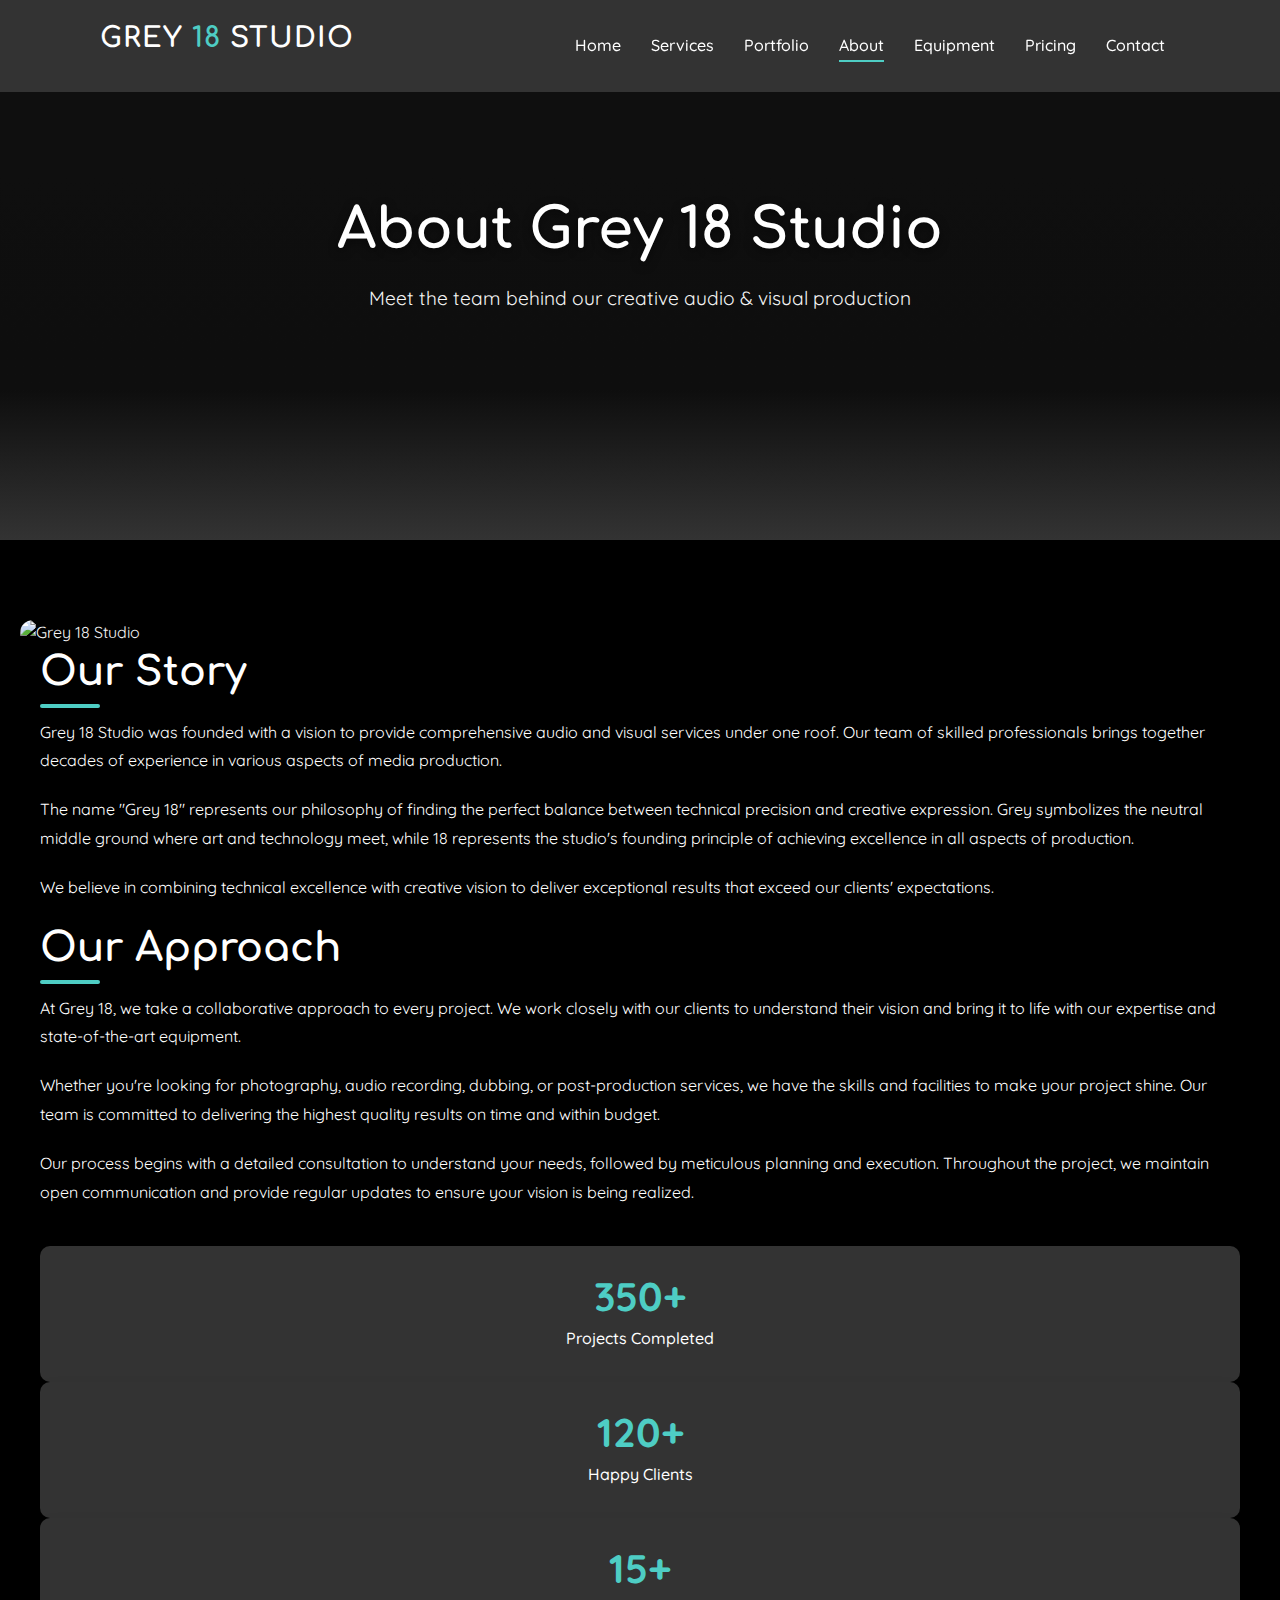
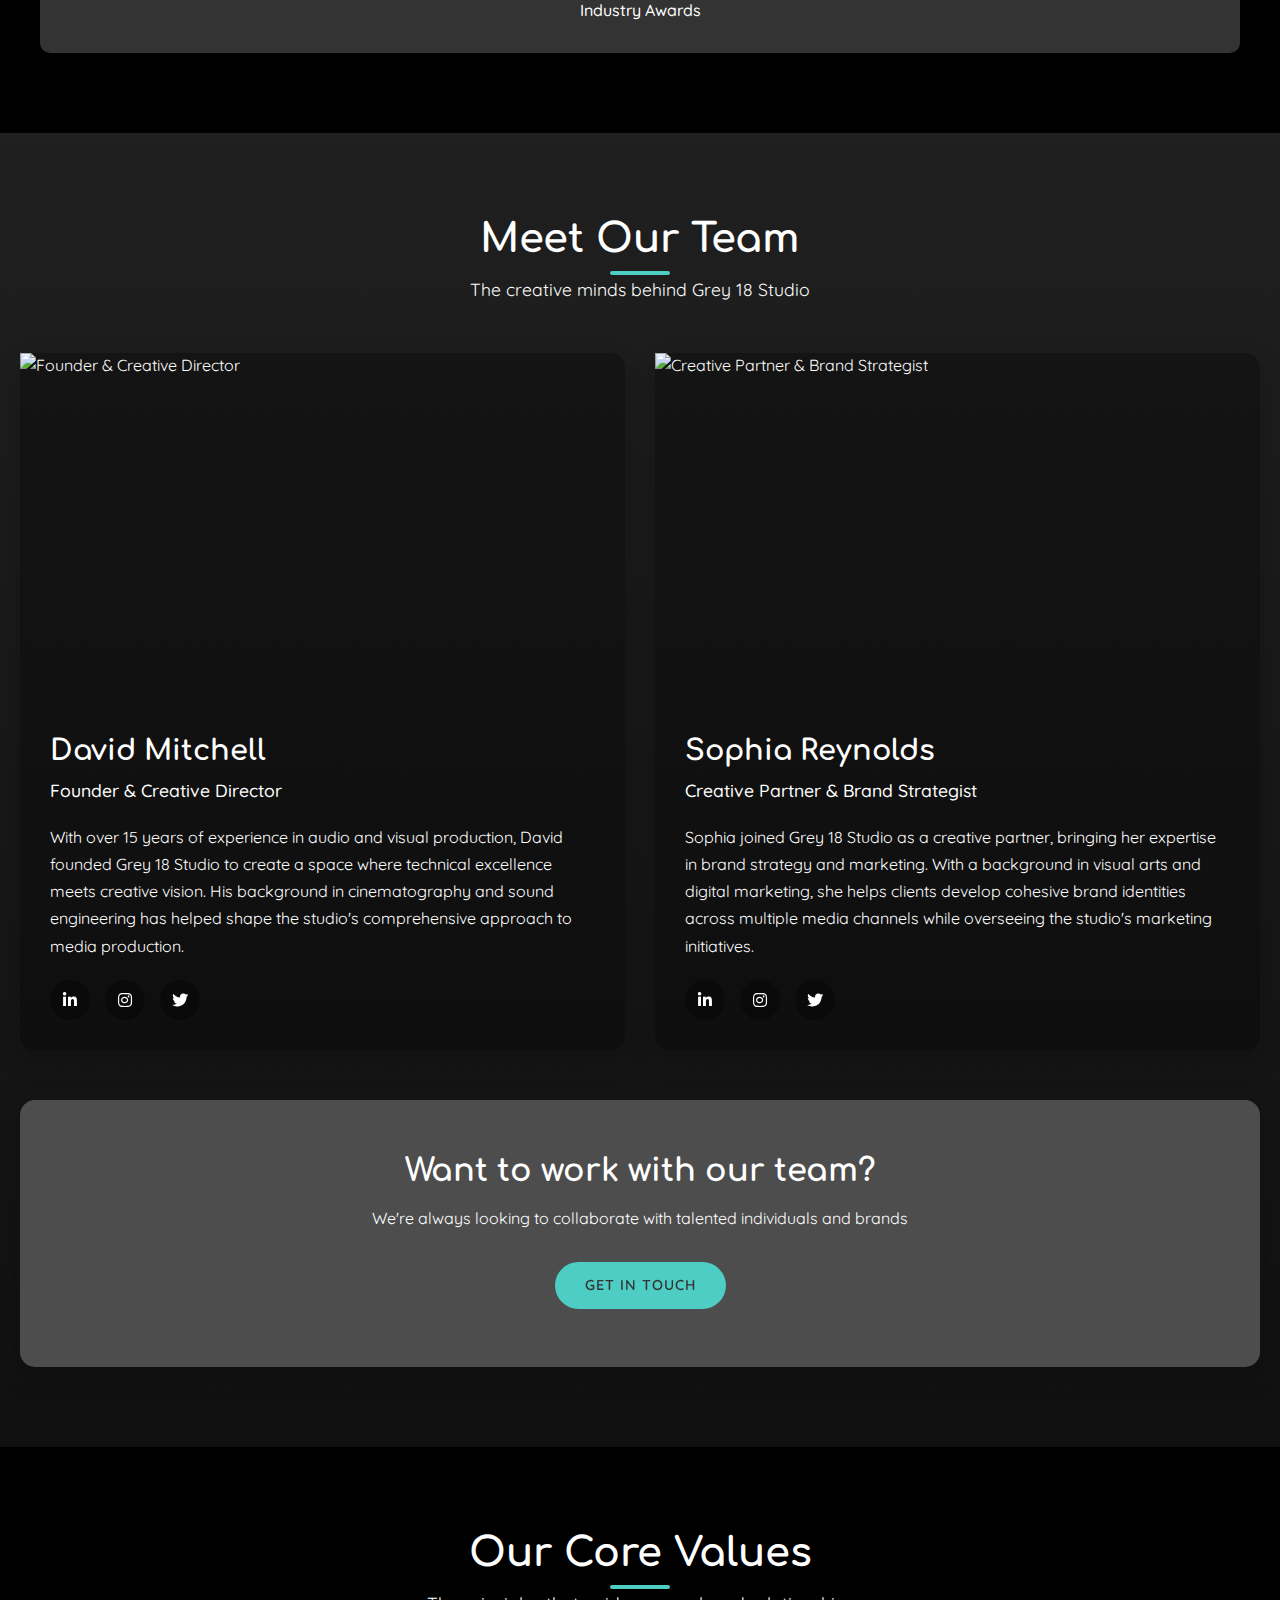
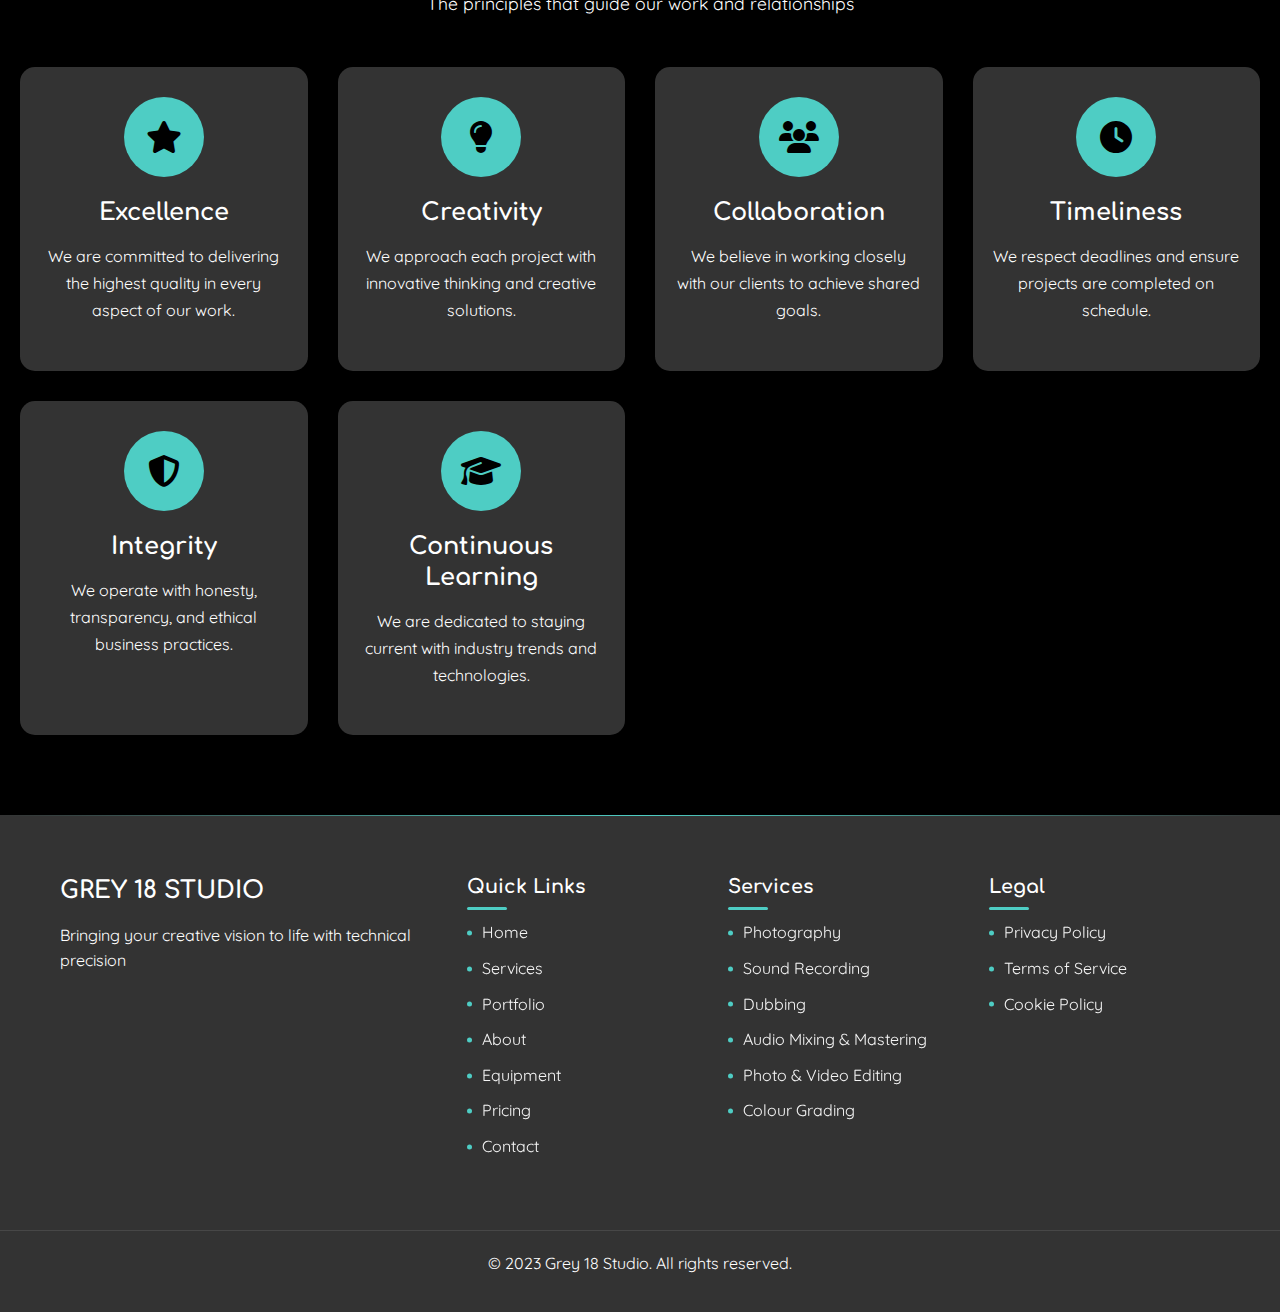
==== commit 804602ee: "updateed changes" ====
--- a/about.html
+++ b/about.html
@@ -13,9 +13,6 @@
     <script src="https://cdnjs.cloudflare.com/ajax/libs/gsap/3.12.2/ScrollTrigger.min.js"></script>
     <script src="https://cdnjs.cloudflare.com/ajax/libs/gsap/3.12.2/TextPlugin.min.js"></script>
     <script src="https://unpkg.com/split-type"></script>
-    <!-- Camera Cursor Implementation -->
-    <link rel="stylesheet" href="style-camera-cursor.css">
-    <link rel="stylesheet" href="style-theme-warm.css">
     <style>
         /* Theme-specific styles */
         :root {
@@ -49,181 +46,7 @@
         }
         
         .team-member {
-            background-color: rgba(51, 51, 51, 0.7);
-            border-radius: 15px;
-            overflow: hidden;
-            box-shadow: var(--box-shadow);
-            transition: var(--transition);
-            display: flex;
-            flex-direction: column;
-            opacity: 1;
-            visibility: visible;
-            border: 1px solid rgba(255, 255, 255, 0.1);
-        }
-        
-        .team-member:hover {
-            transform: translateY(-10px);
-            box-shadow: 0 15px 30px rgba(0, 0, 0, 0.2);
-        }
-        
-        .member-image {
-            width: 100%;
-            height: 300px;
-            overflow: hidden;
-        }
-        
-        .member-image img {
-            width: 100%;
-            height: 100%;
-            object-fit: cover;
-            transition: var(--transition);
-        }
-        
-        .team-member:hover .member-image img {
-            transform: scale(1.05);
-        }
-        
-        .member-info {
-            padding: 20px;
-            text-align: center;
-            color: #f5f5f5;
-        }
-        
-        .member-info h3 {
-            font-size: 1.5rem;
-            margin-bottom: 5px;
-            color: #f5f5f5;
-        }
-        
-        .position {
-            color: #4ecdc4;
-            font-weight: 500;
-            margin-bottom: 15px;
-            font-size: 0.9rem;
-        }
-        
-        .description {
-            color: #f5f5f5;
-            font-size: 0.9rem;
-            line-height: 1.6;
-            margin-bottom: 20px;
-        }
-        
-        .social-links {
-            display: flex;
-            justify-content: center;
-            gap: 15px;
-            margin-top: 15px;
-        }
-        
-        .social-icon {
-            width: 40px;
-            height: 40px;
-            border-radius: 50%;
-            background-color: rgba(255, 255, 255, 0.1);
-            display: flex;
-            align-items: center;
-            justify-content: center;
-            color: #f5f5f5;
-            transition: var(--transition);
-        }
-        
-        .social-icon:hover {
-            background-color: #4ecdc4;
-            color: #333333;
-            transform: translateY(-3px);
-        }
-        
-        .team-cta {
-            text-align: center;
-            margin-top: 60px;
-            padding: 40px;
-            background-color: rgba(255, 255, 255, 0.05);
-            border-radius: 15px;
-            box-shadow: var(--box-shadow);
-        }
-        
-        .team-cta h3 {
-            font-size: 1.8rem;
-            margin-bottom: 15px;
-            color: var(--white);
-        }
-        
-        .team-cta p {
-            color: var(--light-grey);
-            margin-bottom: 25px;
-            max-width: 600px;
-            margin-left: auto;
-            margin-right: auto;
-        }
-        
-        .team-cta .btn {
-            padding: 12px 30px;
-            font-size: 1rem;
-        }
-
-        /* Other page styles */
-        .about-hero {
-            height: 60vh;
-            background: linear-gradient(rgba(0, 0, 0, 0.7), rgba(0, 0, 0, 0.7)), url('https://source.unsplash.com/random/1920x1080/?studio') no-repeat center center/cover;
-            display: flex;
-            justify-content: center;
-            align-items: center;
-            text-align: center;
-            color: var(--white);
-            position: relative;
-        }
-        
-        /* Override existing styles to ensure consistent black text on teal buttons */
-        .btn.primary {
-            color: var(--black);
-        }
-        
-        .about-hero, .about-story, .team-section, .values-section {
-            background: transparent;
-        }
-        
-        /* Fix value cards background */
-        .value-card {
-            background-color: rgba(255, 255, 255, 0.05);
-            color: var(--white);
-        }
-        
-        /* Fix value icons */
-        .value-card .value-icon {
-            width: 60px;
-            height: 60px;
-            background-color: rgba(78, 205, 196, 0.2);
-            border-radius: 50%;
-            display: flex;
-            align-items: center;
-            justify-content: center;
-            margin: 0 auto 20px;
-        }
-        
-        .value-card .value-icon i {
-            color: var(--accent-teal);
-            font-size: 2rem;
-        }
-        
-        /* Make headings more visible */
-        .story-text h2, 
-        .value-card h3,
-        .team-member h3,
-        .team-cta h3 {
-            color: var(--white);
-            font-weight: 600;
-            margin-bottom: 15px;
-        }
-        
-        .story-text h2 {
-            font-size: 2rem;
-            margin-top: 10px;
-            margin-bottom: 20px;
-        }
-        
-        .team-member {
-            background-color: rgba(255, 255, 255, 0.05);
+            background-color: rgba(0, 0, 0, 0.3);
         }
         
         .member-info {
@@ -252,11 +75,6 @@
             text-align: left;
         }
         
-        /* Ensure no default cursor appears anywhere */
-        * {
-            cursor: none !important;
-        }
-
         /* Values grid styling */
         .values-grid {
             display: grid;
@@ -270,17 +88,38 @@
             border-radius: 15px;
             text-align: center;
             transition: var(--transition);
+            background-color: var(--primary-dark);
         }
 
         .value-card:hover {
             transform: translateY(-10px);
             box-shadow: 0 15px 30px rgba(0, 0, 0, 0.2);
         }
+        
+        /* Fix for any remaining color issues */
+        .about-story, .values-section {
+            background-color: var(--black) !important;
+        }
+        
+        .value-icon {
+            background-color: var(--accent-teal);
+            color: var(--black);
+        }
+        
+        .value-card h3, .value-card p {
+            color: var(--white);
+        }
+        
+        /* Force team section visibility */
+        .team-section {
+            display: block !important;
+            visibility: visible !important;
+            opacity: 1 !important;
+            z-index: 1;
+        }
     </style>
 </head>
 <body>
-    <!-- Camera cursor element -->
-    <div class="camera-cursor"></div>
     <header>
         <div class="logo">
             <h1>GREY <span>18</span> STUDIO</h1>
@@ -498,6 +337,78 @@
     </footer>
 
     <script src="script.js"></script>
-    <script src="camera-cursor.js"></script>
+    <script>
+        // Remove all animations and ensure content is visible
+        document.addEventListener('DOMContentLoaded', function() {
+            // Make all elements immediately visible
+            document.querySelectorAll('.team-section, .team-grid, .team-member, .about-hero-content h1, .about-hero-content p, .about-stats, .stat, .value-card, .story-content').forEach(element => {
+                element.style.opacity = '1';
+                element.style.visibility = 'visible';
+                element.style.display = element.tagName === 'DIV' ? 'block' : '';
+                element.style.transform = 'none';
+            });
+            
+            // Force team section visibility
+            const teamSection = document.querySelector('.team-section');
+            if (teamSection) {
+                teamSection.style.display = 'block';
+                teamSection.style.visibility = 'visible';
+                teamSection.style.opacity = '1';
+            }
+            
+            // Force team grid visibility
+            const teamGrid = document.querySelector('.team-grid');
+            if (teamGrid) {
+                teamGrid.style.display = 'grid';
+                teamGrid.style.visibility = 'visible';
+                teamGrid.style.opacity = '1';
+            }
+            
+            // Show counters with final values
+            document.querySelectorAll('.count').forEach(counter => {
+                const finalValue = counter.textContent;
+                counter.textContent = finalValue;
+            });
+            
+            // Disable all CSS animations and transitions
+            const styleEl = document.createElement('style');
+            styleEl.innerHTML = `
+                * {
+                    animation: none !important;
+                    transition: none !important;
+                    transform: none !important;
+                    animation-delay: 0s !important;
+                    animation-duration: 0s !important;
+                    transition-delay: 0s !important;
+                    transition-duration: 0s !important;
+                }
+                
+                .team-section {
+                    display: block !important;
+                    visibility: visible !important;
+                    opacity: 1 !important;
+                    position: relative !important;
+                    z-index: 10 !important;
+                }
+                
+                .team-grid {
+                    display: grid !important;
+                    visibility: visible !important;
+                    opacity: 1 !important;
+                }
+                
+                .team-member {
+                    display: block !important;
+                    visibility: visible !important;
+                    opacity: 1 !important;
+                }
+                
+                .container, section, div {
+                    overflow: visible !important;
+                }
+            `;
+            document.head.appendChild(styleEl);
+        });
+    </script>
 </body>
-</html> +</html> 
--- a/styles-updated.css
+++ b/styles-updated.css
@@ -1,3 +1,81 @@
+/* ===== ANIMATION OVERRIDE - DISABLE ALL ANIMATIONS ===== */
+* {
+    animation: none !important;
+    transition: none !important;
+    transform: none !important;
+    animation-delay: 0s !important;
+    animation-duration: 0s !important;
+    transition-delay: 0s !important;
+    transition-duration: 0s !important;
+}
+
+/* Override scroll behavior */
+html {
+    scroll-behavior: auto !important;
+}
+
+/* Force visibility for all sections and content */
+.animate-on-scroll, 
+.fade-in, 
+.fade-up, 
+.fade-down, 
+.zoom-in,
+.team-section,
+.team-grid,
+.team-member,
+.service-expanded-view.active,
+.service-card,
+.testimonial,
+.expanded-content,
+.expanded-portfolio-item,
+.hero-content h1,
+.hero-content p,
+.cta-buttons,
+.about-hero-content h1,
+.about-hero-content p,
+section.about-story,
+.story-content,
+.about-stats,
+.stat,
+.value-card,
+.section-header {
+    opacity: 1 !important;
+    visibility: visible !important;
+    transform: none !important;
+}
+
+/* Disable all hover effects */
+a:hover, button:hover, .btn:hover, .service-card:hover, .testimonial-content:hover,
+.social-icon:hover, .expanded-portfolio-item:hover, .value-card:hover,
+.stat:hover, .team-member:hover, .play-overlay:hover, .pricing-card:hover {
+    transform: none !important;
+    scale: 1 !important;
+    box-shadow: var(--box-shadow) !important;
+    transition: none !important;
+}
+
+/* Hide loading and transition elements */
+.loading {
+    display: none !important;
+}
+
+.page-transition-overlay {
+    display: none !important;
+}
+
+.cursor {
+    display: none !important;
+}
+
+/* Override all GSAP and animation classes */
+[class*="gsap-"], [class*="scroll-trigger"], .has-scroll-smooth, .animating,
+.animated, .appear, .tilt, .parallax, .reveal, .fade, .slide {
+    transform: none !important;
+    transition: none !important;
+    animation: none !important;
+    opacity: 1 !important;
+}
+
 /* ===== GENERAL STYLES ===== */
 :root {
     /* New color scheme complementing grey */
@@ -12,7 +90,7 @@
     --white: #ffffff;
     --black: #000000;
     --overlay-gradient: linear-gradient(to top, rgba(0, 0, 0, 0.8), rgba(0, 0, 0, 0.4), transparent);
-    --transition: all 0.3s ease;
+    --transition: none !important; /* Remove all transitions */
     --box-shadow: 0 5px 15px rgba(0, 0, 0, 0.1);
     --text-shadow: 0 2px 4px rgba(0, 0, 0, 0.1);
     --page-gradient: linear-gradient(to bottom, #333333, #222222, #111111, #000000);
@@ -22,102 +100,32 @@
     --body-font: 'Quicksand', sans-serif;
 }
 
-/* Properly aligned camera cursor */
-.cursor {
-    position: fixed;
-    width: 32px;
-    height: 24px;
-    pointer-events: none;
-    z-index: 100000;
-    background-image: url('data:image/svg+xml;utf8,<svg xmlns="http://www.w3.org/2000/svg" width="32" height="24" viewBox="0 0 32 24" fill="none" stroke="%234ecdc4" stroke-width="1.5"><path d="M2 6h28v16H2z" stroke="%234ecdc4" fill="none"/><path d="M9 2h14l2 4H7l2-4z" stroke="%234ecdc4" fill="none"/><circle cx="16" cy="14" r="5" stroke="%234ecdc4" fill="none"/><circle cx="16" cy="14" r="2" stroke="%234ecdc4" fill="none"/><rect x="24" y="8" width="4" height="2" fill="%234ecdc4" stroke="none"/></svg>');
-    background-repeat: no-repeat;
-    background-size: contain;
-    transition: box-shadow 0.2s ease; /* For click effect */
-}
-
-/* Hide default cursor on all elements */
+/* Reset cursor settings */
 * {
-    cursor: none !important;
+    cursor: auto;
     margin: 0;
     padding: 0;
     box-sizing: border-box;
 }
 
-/* Fix cursor issues by completely hiding the default cursor */
 html, body {
-    cursor: none !important;
-}
-
-/* Target all elements to ensure default cursor is never shown */
+    cursor: auto;
+}
+
+/* Reset all elements to use default cursor */
 a, button, input, select, textarea, div, span, p, h1, h2, h3, h4, h5, h6, 
 li, ul, ol, img, svg, i, label, header, footer, main, section, article, aside,
 .service-card, .btn, .logo, .menu-toggle, .social-icon, .expanded-portfolio-item,
 .testimonial, .portfolio-item, .video-thumbnail, .dot, .tab-btn, .contact-item,
 .expanded-close, .service-expand-btn, .video-dot {
-    cursor: none !important;
-}
-
-/* Complete cursor overhaul to ensure it replaces the default cursor */
-html, body, * {
-    cursor: none !important;
-}
-
-/* Properly aligned camera cursor */
-.cursor {
-    position: fixed;
-    width: 32px;
-    height: 24px;
-    pointer-events: none;
-    z-index: 100000;
-    background-image: url('data:image/svg+xml;utf8,<svg xmlns="http://www.w3.org/2000/svg" width="32" height="24" viewBox="0 0 32 24" fill="none" stroke="%234ecdc4" stroke-width="1.5"><path d="M2 6h28v16H2z" stroke="%234ecdc4" fill="none"/><path d="M9 2h14l2 4H7l2-4z" stroke="%234ecdc4" fill="none"/><circle cx="16" cy="14" r="5" stroke="%234ecdc4" fill="none"/><circle cx="16" cy="14" r="2" stroke="%234ecdc4" fill="none"/><rect x="24" y="8" width="4" height="2" fill="%234ecdc4" stroke="none"/></svg>');
-    background-repeat: no-repeat;
-    transform: translate(0, 0); /* No transform needed, we'll position it exactly */
-}
-
-/* Hide default cursor */
-html, body, a, button, input, select, textarea, div, span, p, h1, h2, h3, h4, h5, h6, 
-li, ul, ol, img, svg, i, label, header, footer, main, section, article, aside,
-.service-card, .btn, .logo, .menu-toggle, .social-icon, .expanded-portfolio-item,
-.testimonial, .portfolio-item, .video-thumbnail, .dot, .tab-btn, .contact-item,
-.expanded-close, .service-expand-btn, .video-dot {
-    cursor: none !important;
-}
-
-/* Ultra simple cursor approach */
-.cursor {
-    position: fixed;
-    width: 32px;
-    height: 24px;
-    pointer-events: none;
-    z-index: 100000;
-    background-image: url('data:image/svg+xml;utf8,<svg xmlns="http://www.w3.org/2000/svg" width="32" height="24" viewBox="0 0 32 24" fill="none" stroke="%234ecdc4" stroke-width="1.5"><path d="M2 6h28v16H2z" stroke="%234ecdc4" fill="none"/><path d="M9 2h14l2 4H7l2-4z" stroke="%234ecdc4" fill="none"/><circle cx="16" cy="14" r="5" stroke="%234ecdc4" fill="none"/><circle cx="16" cy="14" r="2" stroke="%234ecdc4" fill="none"/><rect x="24" y="8" width="4" height="2" fill="%234ecdc4" stroke="none"/></svg>');
-    background-repeat: no-repeat;
-    background-position: -16px -12px; /* Center the hotspot */
-    margin: 0;
-    padding: 0;
-    border: none;
-    will-change: left, top;
-    transition: opacity 0.1s ease;
-}
-
-/* Hover state */
-.cursor.hovered {
-    filter: drop-shadow(0 0 5px rgba(78, 205, 196, 0.7));
-}
-
-/* Click state */
-.cursor.clicked {
-    transform: scale(0.9);
-}
-
-/* Hide default cursor on all elements */
-html, body, a, button, input, select, textarea {
-    cursor: none !important;
-}
-
-/* Ensure interactive elements have correct hover style */
-a:hover, button:hover, .btn:hover, .service-card:hover {
-    cursor: none !important;
+    cursor: auto;
+}
+
+/* Reset interactive elements to use pointer cursor */
+a, button, .logo, .service-card, .portfolio-item, .social-icon, 
+.expanded-portfolio-item, .video-thumbnail, input[type="checkbox"], 
+.toggle-switch, .pricing-card, .equipment-card, .btn {
+    cursor: pointer;
 }
 
 html {
@@ -132,21 +140,6 @@
     background: var(--page-gradient);
     cursor: none; /* Hide the default cursor */
     text-align: left;
-}
-
-.cursor {
-    width: 32px;
-    height: 24px;
-    position: fixed;
-    pointer-events: none;
-    z-index: 9999;
-    transform: translate(-50%, -50%);
-    background-image: url('data:image/svg+xml;utf8,<svg xmlns="http://www.w3.org/2000/svg" width="32" height="24" viewBox="0 0 32 24" fill="none" stroke="%234ecdc4" stroke-width="1.5"><path d="M2 6h28v16H2z" stroke="%234ecdc4" fill="none"/><path d="M9 2h14l2 4H7l2-4z" stroke="%234ecdc4" fill="none"/><circle cx="16" cy="14" r="5" stroke="%234ecdc4" fill="none"/><circle cx="16" cy="14" r="2" stroke="%234ecdc4" fill="none"/><rect x="24" y="8" width="4" height="2" fill="%234ecdc4" stroke="none"/></svg>');
-    background-repeat: no-repeat;
-    transition: transform 0.1s ease, opacity 0.1s ease;
-    will-change: transform, opacity, left, top;
-    backface-visibility: hidden;
-    opacity: 1;
 }
 
 .custom-cursor {
@@ -1663,4 +1656,9 @@
     background-color: var(--primary-dark) !important;
     padding: 10px !important;
     font-size: 1rem !important;
+}
+
+.any-additional-styles {
+    /* Any future styles can go here */
+    font-size: 1rem !important;
 } --- a/about.css
+++ b/about.css
@@ -3,18 +3,24 @@
     /* Color scheme complementing grey */
     --primary-dark: #333333;
     --secondary-dark: #4d4d4d;
-    --accent-indigo: #6610f2;
-    --accent-teal: #20c997;
-    --accent-coral: #fd7e14;
+    --accent-teal: #4ecdc4;
+    --accent-purple: #6f42c1;
+    --accent-coral: #ff6b6b;
     --light-grey: #f5f5f5;
     --medium-grey: #a2a2a2;
     --dark-grey: #444444;
+    --white: #ffffff;
+    --black: #000000;
     --overlay-gradient: linear-gradient(to top, rgba(0, 0, 0, 0.8), rgba(0, 0, 0, 0.4), transparent);
+    --transition: all 0.3s ease;
+    --box-shadow: 0 5px 15px rgba(0, 0, 0, 0.1);
+    --text-shadow: 0 2px 4px rgba(0, 0, 0, 0.1);
+    --page-gradient: linear-gradient(to bottom, #333333, #222222, #111111, #000000);
 }
 
 /* About Hero Section */
 .about-hero {
-    height: 50vh;
+    height: 60vh;
     background: linear-gradient(rgba(0, 0, 0, 0.7), rgba(0, 0, 0, 0.7)), url('https://source.unsplash.com/random/1920x1080/?studio-team') no-repeat center center/cover;
     display: flex;
     justify-content: center;
@@ -35,7 +41,7 @@
 }
 
 .about-hero-content {
-    max-width: 900px;
+    max-width: 800px;
     padding: 0 20px;
     z-index: 2;
 }
@@ -59,22 +65,22 @@
 }
 
 @keyframes fadeInDown {
-    from {
+    0% {
         opacity: 0;
         transform: translateY(-30px);
     }
-    to {
+    100% {
         opacity: 1;
         transform: translateY(0);
     }
 }
 
 @keyframes fadeInUp {
-    from {
+    0% {
         opacity: 0;
         transform: translateY(30px);
     }
-    to {
+    100% {
         opacity: 1;
         transform: translateY(0);
     }
@@ -82,7 +88,7 @@
 
 /* About Story Section */
 .about-story {
-    background-color: var(--white);
+    background-color: var(--black);
     padding: 80px 0;
 }
 
@@ -131,7 +137,7 @@
 .story-text h2 {
     font-size: 2.5rem;
     margin-bottom: 20px;
-    color: var(--primary-dark);
+    color: var(--white);
     position: relative;
     display: inline-block;
 }
@@ -150,7 +156,8 @@
 .story-text p {
     margin-bottom: 20px;
     line-height: 1.8;
-    color: var(--dark-grey);
+    color: var(--white);
+    opacity: 1;
 }
 
 .about-stats {
@@ -162,7 +169,7 @@
 }
 
 .stat {
-    background-color: var(--light-grey);
+    background-color: var(--primary-dark);
     padding: 30px 20px;
     border-radius: 10px;
     box-shadow: 0 5px 15px rgba(0, 0, 0, 0.05);
@@ -184,7 +191,7 @@
 
 .label {
     font-size: 1rem;
-    color: var(--dark-grey);
+    color: var(--white);
     font-weight: 500;
 }
 
@@ -193,6 +200,9 @@
     background-color: var(--primary-dark);
     padding: 80px 0;
     color: var(--white);
+    display: block;
+    position: relative;
+    z-index: 1;
 }
 
 .section-header {
@@ -205,6 +215,8 @@
     margin-bottom: 10px;
     position: relative;
     display: inline-block;
+    color: var(--white);
+    opacity: 1;
 }
 
 .section-header h2::after {
@@ -220,7 +232,8 @@
 }
 
 .section-header p {
-    color: var(--medium-grey);
+    color: var(--white);
+    opacity: 1;
     max-width: 700px;
     margin: 0 auto;
     font-size: 1.1rem;
@@ -239,6 +252,8 @@
     overflow: hidden;
     box-shadow: 0 10px 30px rgba(0, 0, 0, 0.2);
     transition: all 0.3s ease;
+    visibility: visible;
+    opacity: 1;
 }
 
 .team-member:hover {
@@ -280,9 +295,10 @@
 }
 
 .description {
-    color: var(--light-grey);
+    color: var(--white);
     margin-bottom: 20px;
     line-height: 1.7;
+    opacity: 1;
 }
 
 .social-links {
@@ -293,7 +309,7 @@
 .social-icon {
     width: 40px;
     height: 40px;
-    background-color: rgba(255, 255, 255, 0.1);
+    background-color: rgba(0, 0, 0, 0.3);
     border-radius: 50%;
     display: flex;
     justify-content: center;
@@ -319,14 +335,16 @@
 .team-cta h3 {
     font-size: 2rem;
     margin-bottom: 15px;
+    color: var(--white);
 }
 
 .team-cta p {
-    color: var(--medium-grey);
+    color: var(--white);
     margin-bottom: 30px;
     max-width: 600px;
     margin-left: auto;
     margin-right: auto;
+    opacity: 1;
 }
 
 .team-cta .btn {
@@ -342,7 +360,7 @@
 
 /* Values Section */
 .values-section {
-    background-color: var(--light-grey);
+    background-color: var(--black);
     padding: 80px 0;
 }
 
@@ -353,7 +371,7 @@
 }
 
 .value-card {
-    background-color: var(--white);
+    background-color: var(--primary-dark);
     padding: 40px 30px;
     border-radius: 15px;
     text-align: center;
@@ -371,7 +389,7 @@
     height: 80px;
     border-radius: 50%;
     background-color: var(--accent-teal);
-    color: var(--white);
+    color: var(--black);
     display: flex;
     justify-content: center;
     align-items: center;
@@ -385,12 +403,13 @@
 .value-card h3 {
     font-size: 1.5rem;
     margin-bottom: 15px;
-    color: var(--primary-dark);
+    color: var(--white);
 }
 
 .value-card p {
-    color: var(--dark-grey);
+    color: var(--white);
     line-height: 1.7;
+    opacity: 1;
 }
 
 /* Media Queries */
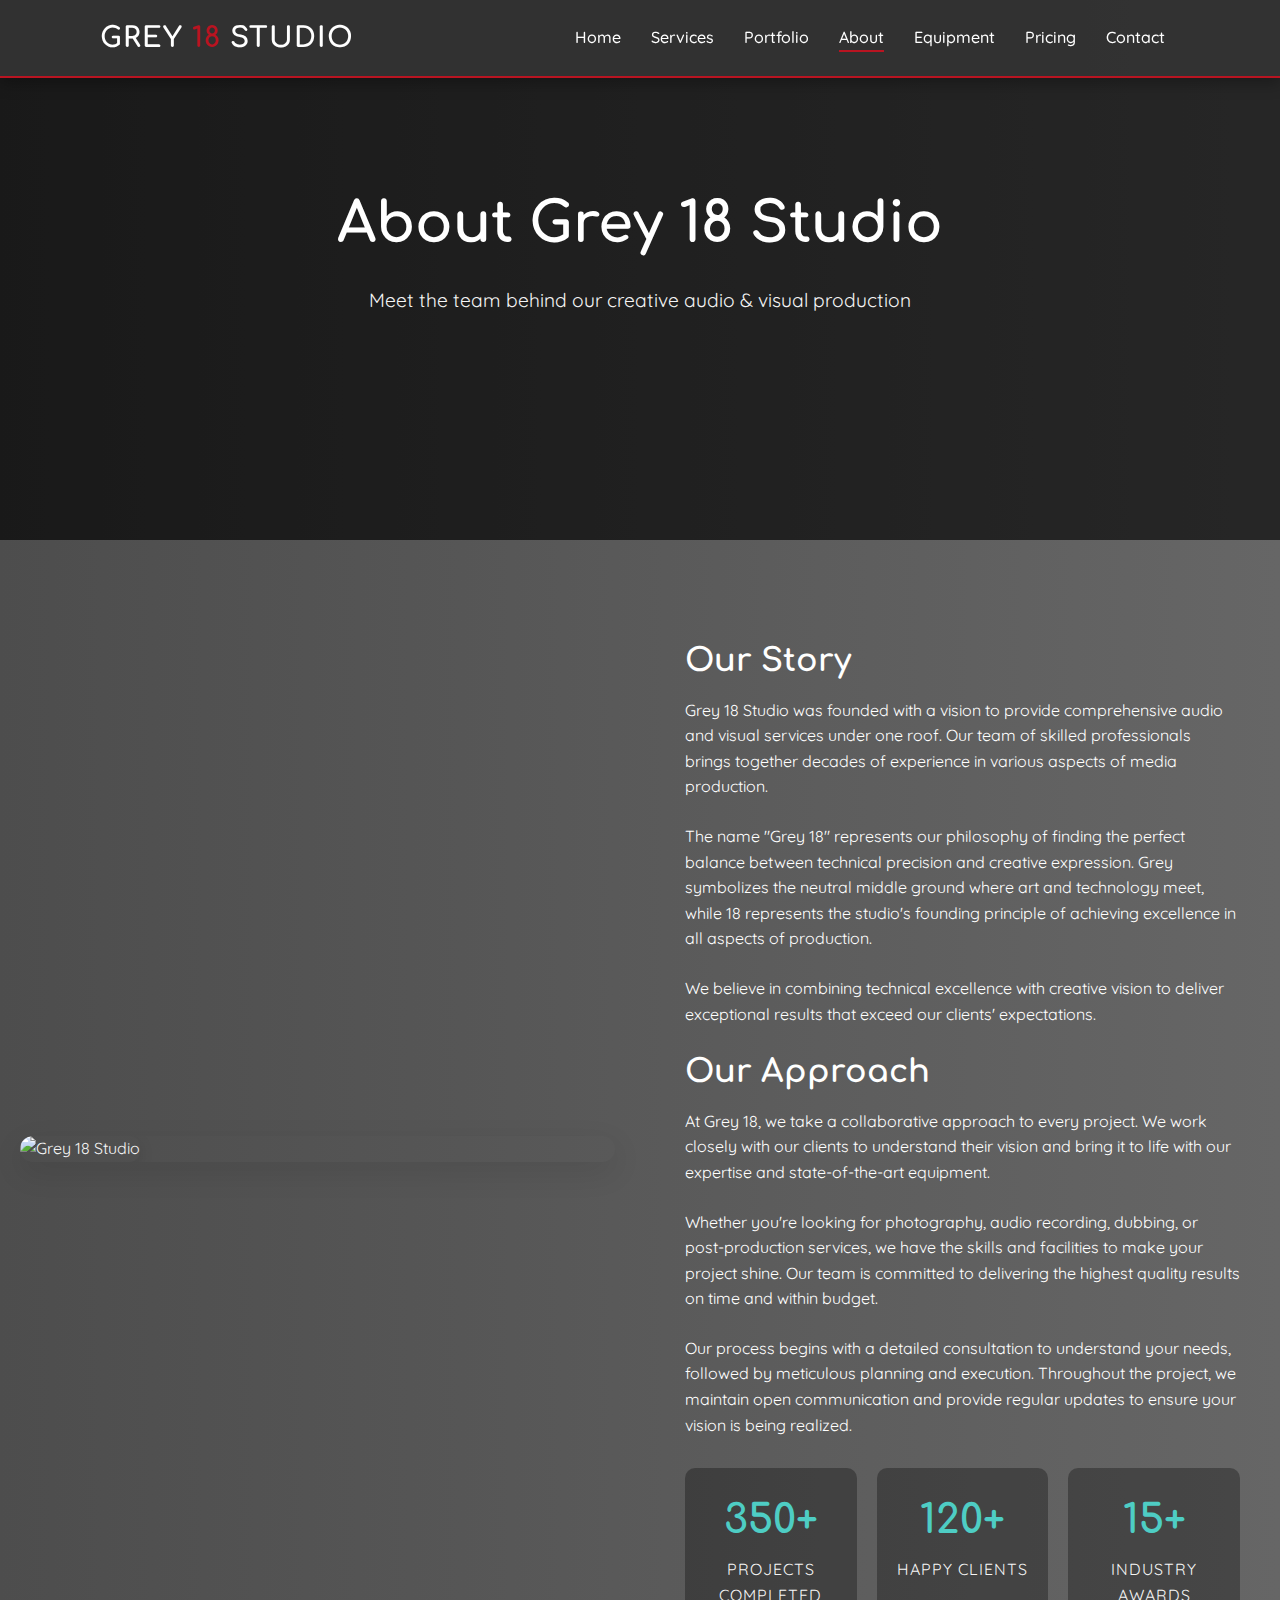
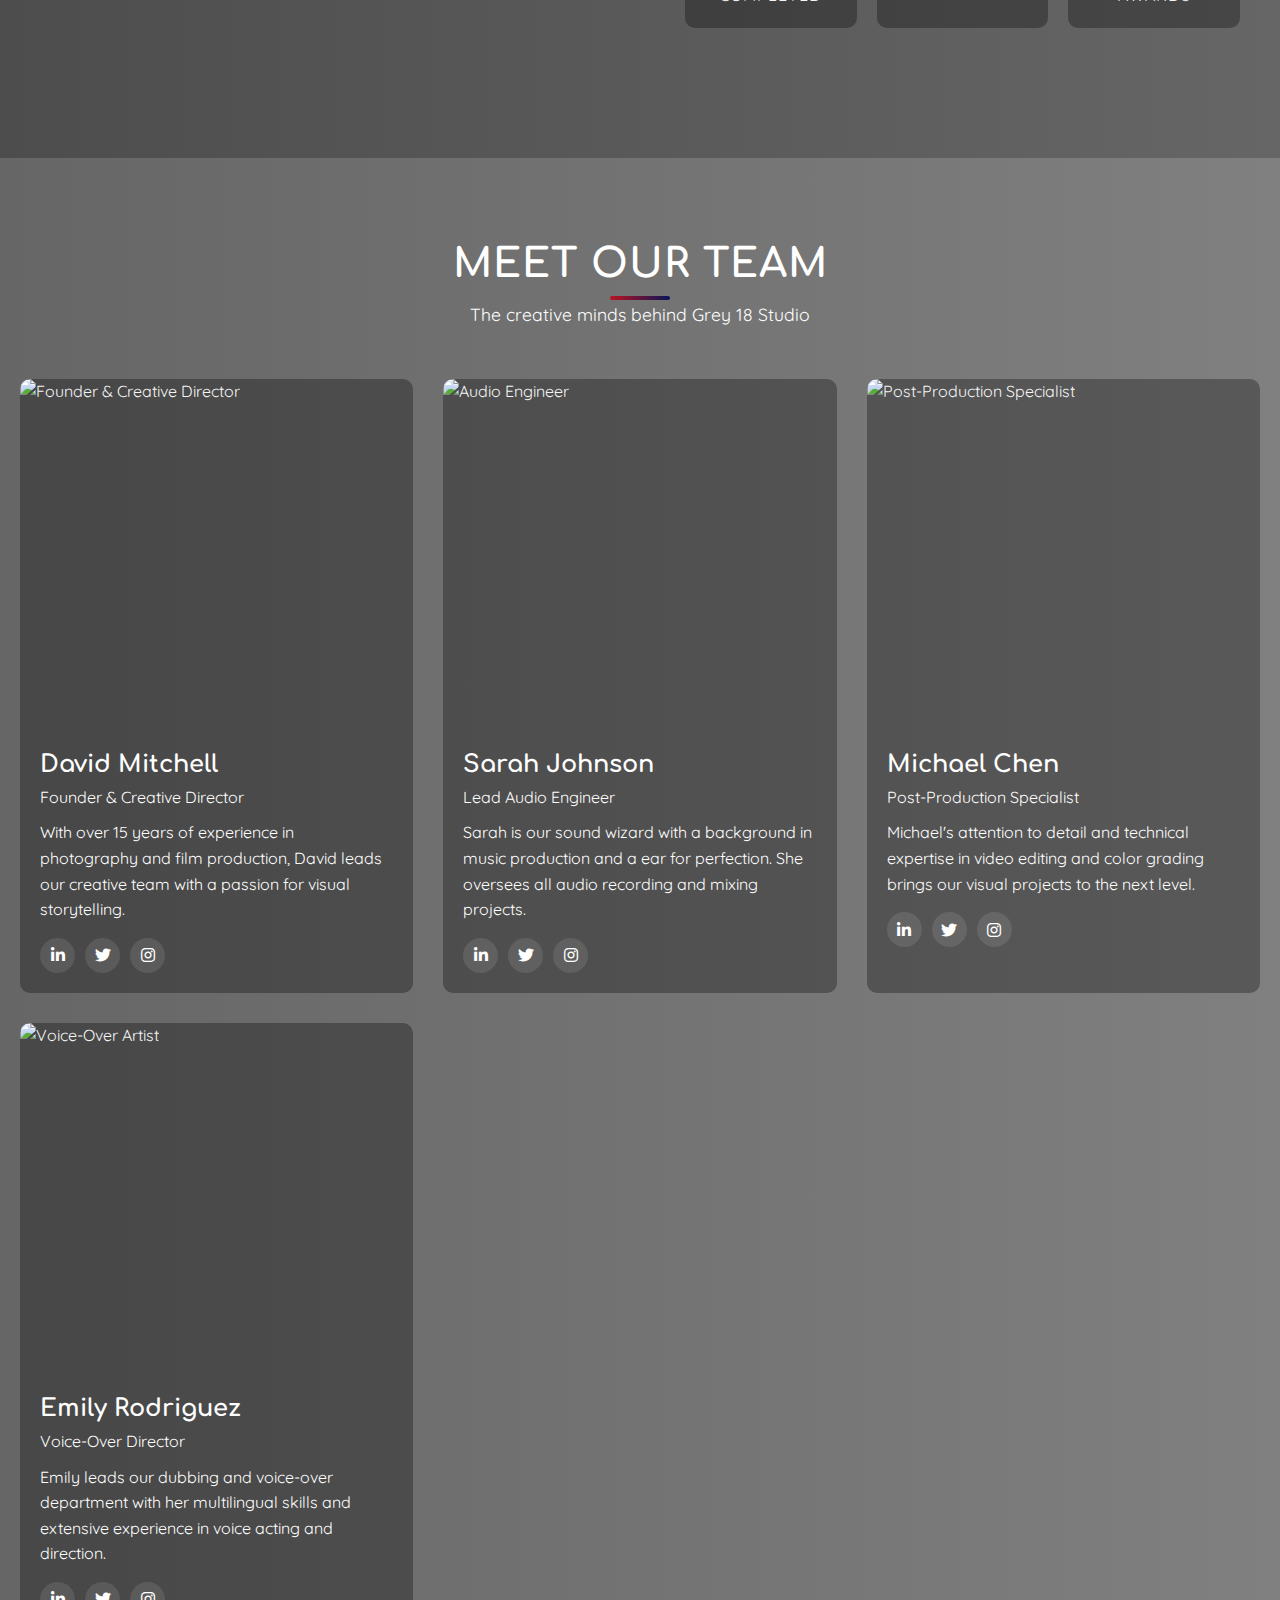
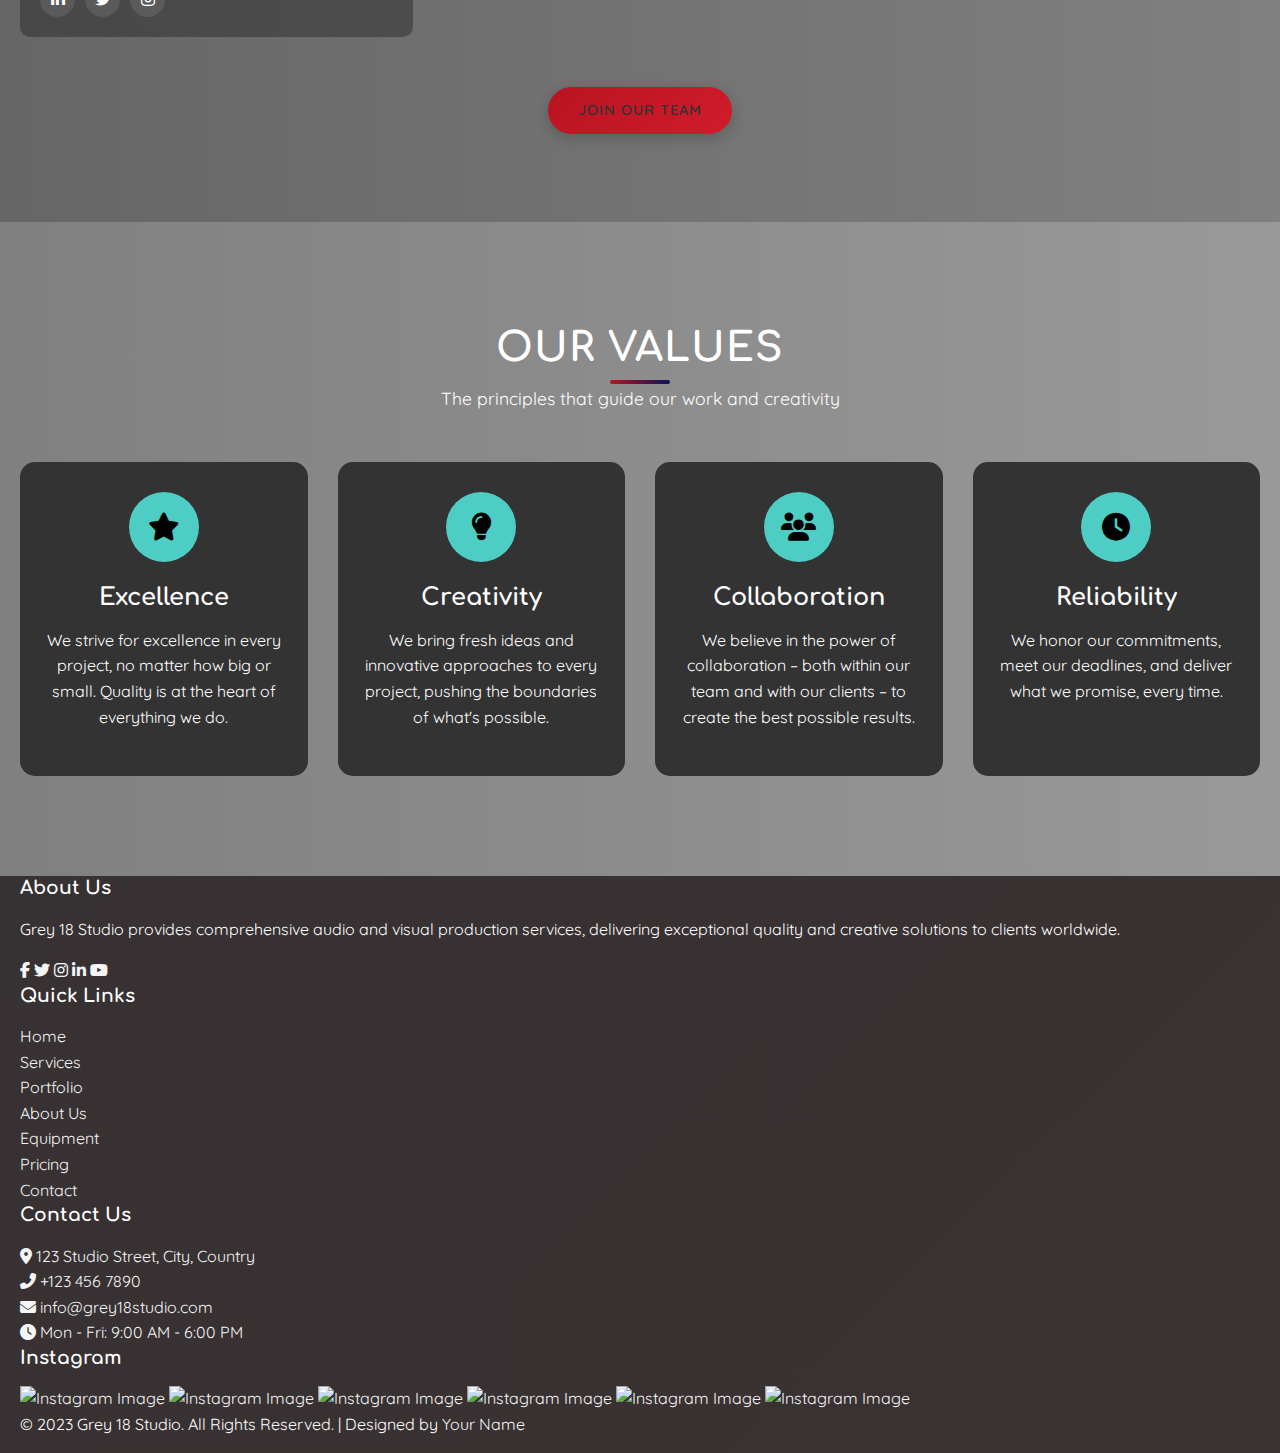
==== commit cdc313b9: "updated changes" ====
--- a/about.html
+++ b/about.html
@@ -4,7 +4,9 @@
     <meta charset="UTF-8">
     <meta name="viewport" content="width=device-width, initial-scale=1.0">
     <title>About Us | Grey 18 Studio</title>
-    <link rel="stylesheet" href="styles-updated.css">
+    <!-- Common CSS -->
+    <link rel="stylesheet" href="style.css">
+    <!-- Page specific CSS -->
     <link rel="stylesheet" href="about.css">
     <link rel="stylesheet" href="https://cdnjs.cloudflare.com/ajax/libs/font-awesome/6.4.0/css/all.min.css">
     <link href="https://fonts.googleapis.com/css2?family=Comfortaa:wght@300;400;500;600;700&family=Quicksand:wght@300;400;500;600;700&display=swap" rel="stylesheet">
@@ -13,6 +15,8 @@
     <script src="https://cdnjs.cloudflare.com/ajax/libs/gsap/3.12.2/ScrollTrigger.min.js"></script>
     <script src="https://cdnjs.cloudflare.com/ajax/libs/gsap/3.12.2/TextPlugin.min.js"></script>
     <script src="https://unpkg.com/split-type"></script>
+    <!-- Include script -->
+    <script src="include.js"></script>
     <style>
         /* Theme-specific styles */
         :root {
@@ -120,25 +124,8 @@
     </style>
 </head>
 <body>
-    <header>
-        <div class="logo">
-            <h1>GREY <span>18</span> STUDIO</h1>
-        </div>
-        <nav>
-            <ul>
-                <li><a href="index.html">Home</a></li>
-                <li><a href="index.html#services">Services</a></li>
-                <li><a href="portfolio.html">Portfolio</a></li>
-                <li><a href="about.html" class="active">About</a></li>
-                <li><a href="equipment.html">Equipment</a></li>
-                <li><a href="pricing.html">Pricing</a></li>
-                <li><a href="index.html#contact">Contact</a></li>
-            </ul>
-        </nav>
-        <div class="menu-toggle">
-            <i class="fas fa-bars"></i>
-        </div>
-    </header>
+    <!-- Header Container -->
+    <div id="header-container"></div>
 
     <section class="about-hero">
         <div class="about-hero-content">
@@ -198,36 +185,66 @@
                     <div class="member-info">
                         <h3>David Mitchell</h3>
                         <p class="position">Founder & Creative Director</p>
-                        <p class="description">With over 15 years of experience in audio and visual production, David founded Grey 18 Studio to create a space where technical excellence meets creative vision. His background in cinematography and sound engineering has helped shape the studio's comprehensive approach to media production.</p>
+                        <p class="description">With over 15 years of experience in photography and film production, David leads our creative team with a passion for visual storytelling.</p>
                         <div class="social-links">
-                            <a href="#" class="social-icon"><i class="fab fa-linkedin-in"></i></a>
-                            <a href="#" class="social-icon"><i class="fab fa-instagram"></i></a>
-                            <a href="#" class="social-icon"><i class="fab fa-twitter"></i></a>
+                            <a href="#"><i class="fab fa-linkedin-in"></i></a>
+                            <a href="#"><i class="fab fa-twitter"></i></a>
+                            <a href="#"><i class="fab fa-instagram"></i></a>
                         </div>
                     </div>
                 </div>
                 
                 <div class="team-member">
                     <div class="member-image">
-                        <img src="https://source.unsplash.com/random/400x500/?portrait-woman" alt="Creative Partner & Brand Strategist">
+                        <img src="https://source.unsplash.com/random/400x500/?portrait-woman" alt="Audio Engineer">
                     </div>
                     <div class="member-info">
-                        <h3>Sophia Reynolds</h3>
-                        <p class="position">Creative Partner & Brand Strategist</p>
-                        <p class="description">Sophia joined Grey 18 Studio as a creative partner, bringing her expertise in brand strategy and marketing. With a background in visual arts and digital marketing, she helps clients develop cohesive brand identities across multiple media channels while overseeing the studio's marketing initiatives.</p>
+                        <h3>Sarah Johnson</h3>
+                        <p class="position">Lead Audio Engineer</p>
+                        <p class="description">Sarah is our sound wizard with a background in music production and a ear for perfection. She oversees all audio recording and mixing projects.</p>
                         <div class="social-links">
-                            <a href="#" class="social-icon"><i class="fab fa-linkedin-in"></i></a>
-                            <a href="#" class="social-icon"><i class="fab fa-instagram"></i></a>
-                            <a href="#" class="social-icon"><i class="fab fa-twitter"></i></a>
+                            <a href="#"><i class="fab fa-linkedin-in"></i></a>
+                            <a href="#"><i class="fab fa-twitter"></i></a>
+                            <a href="#"><i class="fab fa-instagram"></i></a>
+                        </div>
+                    </div>
+                </div>
+                
+                <div class="team-member">
+                    <div class="member-image">
+                        <img src="https://source.unsplash.com/random/400x500/?portrait-man-2" alt="Post-Production Specialist">
+                    </div>
+                    <div class="member-info">
+                        <h3>Michael Chen</h3>
+                        <p class="position">Post-Production Specialist</p>
+                        <p class="description">Michael's attention to detail and technical expertise in video editing and color grading brings our visual projects to the next level.</p>
+                        <div class="social-links">
+                            <a href="#"><i class="fab fa-linkedin-in"></i></a>
+                            <a href="#"><i class="fab fa-twitter"></i></a>
+                            <a href="#"><i class="fab fa-instagram"></i></a>
+                        </div>
+                    </div>
+                </div>
+                
+                <div class="team-member">
+                    <div class="member-image">
+                        <img src="https://source.unsplash.com/random/400x500/?portrait-woman-2" alt="Voice-Over Artist">
+                    </div>
+                    <div class="member-info">
+                        <h3>Emily Rodriguez</h3>
+                        <p class="position">Voice-Over Director</p>
+                        <p class="description">Emily leads our dubbing and voice-over department with her multilingual skills and extensive experience in voice acting and direction.</p>
+                        <div class="social-links">
+                            <a href="#"><i class="fab fa-linkedin-in"></i></a>
+                            <a href="#"><i class="fab fa-twitter"></i></a>
+                            <a href="#"><i class="fab fa-instagram"></i></a>
                         </div>
                     </div>
                 </div>
             </div>
             
             <div class="team-cta">
-                <h3>Want to work with our team?</h3>
-                <p>We're always looking to collaborate with talented individuals and brands</p>
-                <a href="index.html#contact" class="btn primary">Get In Touch</a>
+                <a href="contact.html" class="btn primary">Join Our Team</a>
             </div>
         </div>
     </section>
@@ -235,8 +252,8 @@
     <section class="values-section">
         <div class="container">
             <div class="section-header">
-                <h2>Our Core Values</h2>
-                <p>The principles that guide our work and relationships</p>
+                <h2>Our Values</h2>
+                <p>The principles that guide our work and creativity</p>
             </div>
             
             <div class="values-grid">
@@ -245,7 +262,7 @@
                         <i class="fas fa-star"></i>
                     </div>
                     <h3>Excellence</h3>
-                    <p>We are committed to delivering the highest quality in every aspect of our work.</p>
+                    <p>We strive for excellence in every project, no matter how big or small. Quality is at the heart of everything we do.</p>
                 </div>
                 
                 <div class="value-card">
@@ -253,7 +270,7 @@
                         <i class="fas fa-lightbulb"></i>
                     </div>
                     <h3>Creativity</h3>
-                    <p>We approach each project with innovative thinking and creative solutions.</p>
+                    <p>We bring fresh ideas and innovative approaches to every project, pushing the boundaries of what's possible.</p>
                 </div>
                 
                 <div class="value-card">
@@ -261,154 +278,25 @@
                         <i class="fas fa-users"></i>
                     </div>
                     <h3>Collaboration</h3>
-                    <p>We believe in working closely with our clients to achieve shared goals.</p>
+                    <p>We believe in the power of collaboration – both within our team and with our clients – to create the best possible results.</p>
                 </div>
                 
                 <div class="value-card">
                     <div class="value-icon">
                         <i class="fas fa-clock"></i>
                     </div>
-                    <h3>Timeliness</h3>
-                    <p>We respect deadlines and ensure projects are completed on schedule.</p>
-                </div>
-                
-                <div class="value-card">
-                    <div class="value-icon">
-                        <i class="fas fa-shield-alt"></i>
-                    </div>
-                    <h3>Integrity</h3>
-                    <p>We operate with honesty, transparency, and ethical business practices.</p>
-                </div>
-                
-                <div class="value-card">
-                    <div class="value-icon">
-                        <i class="fas fa-graduation-cap"></i>
-                    </div>
-                    <h3>Continuous Learning</h3>
-                    <p>We are dedicated to staying current with industry trends and technologies.</p>
+                    <h3>Reliability</h3>
+                    <p>We honor our commitments, meet our deadlines, and deliver what we promise, every time.</p>
                 </div>
             </div>
         </div>
     </section>
-
-    <footer>
-        <div class="footer-content">
-            <div class="footer-logo">
-                <h2>GREY <span>18</span> STUDIO</h2>
-                <p>Bringing your creative vision to life with technical precision</p>
-            </div>
-            <div class="footer-links">
-                <div class="footer-column">
-                    <h3>Quick Links</h3>
-                    <ul>
-                        <li><a href="index.html">Home</a></li>
-                        <li><a href="index.html#services">Services</a></li>
-                        <li><a href="portfolio.html">Portfolio</a></li>
-                        <li><a href="about.html">About</a></li>
-                        <li><a href="equipment.html">Equipment</a></li>
-                        <li><a href="pricing.html">Pricing</a></li>
-                        <li><a href="index.html#contact">Contact</a></li>
-                    </ul>
-                </div>
-                <div class="footer-column">
-                    <h3>Services</h3>
-                    <ul>
-                        <li><a href="index.html#services">Photography</a></li>
-                        <li><a href="index.html#services">Sound Recording</a></li>
-                        <li><a href="index.html#services">Dubbing</a></li>
-                        <li><a href="index.html#services">Audio Mixing & Mastering</a></li>
-                        <li><a href="index.html#services">Photo & Video Editing</a></li>
-                        <li><a href="index.html#services">Colour Grading</a></li>
-                    </ul>
-                </div>
-                <div class="footer-column">
-                    <h3>Legal</h3>
-                    <ul>
-                        <li><a href="#">Privacy Policy</a></li>
-                        <li><a href="#">Terms of Service</a></li>
-                        <li><a href="#">Cookie Policy</a></li>
-                    </ul>
-                </div>
-            </div>
-        </div>
-        <div class="footer-bottom">
-            <p>&copy; 2023 Grey 18 Studio. All rights reserved.</p>
-        </div>
-    </footer>
-
+    
+    <!-- Footer Container -->
+    <div id="footer-container"></div>
+
+    <!-- Main Scripts -->
     <script src="script.js"></script>
-    <script>
-        // Remove all animations and ensure content is visible
-        document.addEventListener('DOMContentLoaded', function() {
-            // Make all elements immediately visible
-            document.querySelectorAll('.team-section, .team-grid, .team-member, .about-hero-content h1, .about-hero-content p, .about-stats, .stat, .value-card, .story-content').forEach(element => {
-                element.style.opacity = '1';
-                element.style.visibility = 'visible';
-                element.style.display = element.tagName === 'DIV' ? 'block' : '';
-                element.style.transform = 'none';
-            });
-            
-            // Force team section visibility
-            const teamSection = document.querySelector('.team-section');
-            if (teamSection) {
-                teamSection.style.display = 'block';
-                teamSection.style.visibility = 'visible';
-                teamSection.style.opacity = '1';
-            }
-            
-            // Force team grid visibility
-            const teamGrid = document.querySelector('.team-grid');
-            if (teamGrid) {
-                teamGrid.style.display = 'grid';
-                teamGrid.style.visibility = 'visible';
-                teamGrid.style.opacity = '1';
-            }
-            
-            // Show counters with final values
-            document.querySelectorAll('.count').forEach(counter => {
-                const finalValue = counter.textContent;
-                counter.textContent = finalValue;
-            });
-            
-            // Disable all CSS animations and transitions
-            const styleEl = document.createElement('style');
-            styleEl.innerHTML = `
-                * {
-                    animation: none !important;
-                    transition: none !important;
-                    transform: none !important;
-                    animation-delay: 0s !important;
-                    animation-duration: 0s !important;
-                    transition-delay: 0s !important;
-                    transition-duration: 0s !important;
-                }
-                
-                .team-section {
-                    display: block !important;
-                    visibility: visible !important;
-                    opacity: 1 !important;
-                    position: relative !important;
-                    z-index: 10 !important;
-                }
-                
-                .team-grid {
-                    display: grid !important;
-                    visibility: visible !important;
-                    opacity: 1 !important;
-                }
-                
-                .team-member {
-                    display: block !important;
-                    visibility: visible !important;
-                    opacity: 1 !important;
-                }
-                
-                .container, section, div {
-                    overflow: visible !important;
-                }
-            `;
-            document.head.appendChild(styleEl);
-        });
-    </script>
+    <script src="main.js"></script>
 </body>
 </html> 
--- a/style.css
+++ b/style.css
@@ -0,0 +1,979 @@
+/* ===== COMMON STYLES - Grey 18 Studio ===== */
+
+/* CSS Variables */
+:root {
+    /* Color scheme */
+    --primary-dark: #1a1a1a; /* Darker grey for background */
+    --secondary-dark: #252525; /* Dark grey for cards */
+    --medium-grey: #555555;
+    --light-grey: #dddddd;
+    --accent-primary: #b91421; /* Brand primary color - red */
+    --accent-secondary: #091458; /* Brand secondary color - blue */
+    --accent-blend: #7a1b3e; /* Blend of primary and secondary */
+    --white: #ffffff;
+    --black: #111111;
+    
+    /* Gradients */
+    --grey-gradient-1: linear-gradient(135deg, #1a1a1a, #252525);
+    --grey-gradient-2: linear-gradient(135deg, #252525, #333333);
+    --primary-gradient: linear-gradient(135deg, #b91421, #d11b2a);
+    --secondary-gradient: linear-gradient(135deg, #091458, #0d1f7a);
+    --accent-gradient: linear-gradient(135deg, #b91421, #091458);
+    
+    /* Other variables */
+    --transition: all 0.3s ease;
+    --box-shadow: 0 5px 15px rgba(0, 0, 0, 0.1);
+    --text-shadow: 0 2px 4px rgba(0, 0, 0, 0.1);
+    --card-border-radius: 12px;
+    --button-border-radius: 50px;
+    
+    /* Font families */
+    --heading-font: 'Comfortaa', cursive;
+    --body-font: 'Quicksand', sans-serif;
+}
+
+/* Reset styles */
+* {
+    margin: 0;
+    padding: 0;
+    box-sizing: border-box;
+}
+
+html {
+    scroll-behavior: smooth;
+}
+
+body {
+    font-family: var(--body-font);
+    line-height: 1.6;
+    color: var(--light-grey);
+    overflow-x: hidden;
+    background-color: var(--primary-dark);
+    background-image: linear-gradient(135deg, rgba(9, 20, 88, 0.05), rgba(185, 20, 33, 0.05));
+}
+
+/* Custom Scrollbar */
+::-webkit-scrollbar {
+    width: 12px;
+}
+
+::-webkit-scrollbar-track {
+    background: var(--primary-dark);
+}
+
+::-webkit-scrollbar-thumb {
+    background: linear-gradient(180deg, #b91421, #091458);
+    border-radius: 6px;
+    border: 3px solid var(--primary-dark);
+}
+
+::-webkit-scrollbar-thumb:hover {
+    background: linear-gradient(180deg, #d11b2a, #0d1f7a);
+}
+
+/* Firefox scrollbar */
+* {
+    scrollbar-width: thin;
+    scrollbar-color: var(--accent-primary) var(--primary-dark);
+}
+
+/* Typography */
+h1, h2, h3, h4, h5, h6 {
+    font-family: var(--heading-font);
+    font-weight: 700;
+    line-height: 1.3;
+    margin-bottom: 1rem;
+    color: var(--white);
+}
+
+p {
+    margin-bottom: 1rem;
+    color: var(--light-grey);
+    font-weight: 400;
+}
+
+a {
+    text-decoration: none;
+    color: var(--light-grey);
+    transition: var(--transition);
+    position: relative;
+}
+
+a:hover {
+    color: var(--accent-primary);
+}
+
+a:after {
+    content: '';
+    position: absolute;
+    width: 0;
+    height: 2px;
+    bottom: -4px;
+    left: 0;
+    background-color: var(--accent-primary);
+    transition: width 0.3s ease;
+}
+
+a:hover:after {
+    width: 100%;
+}
+
+ul {
+    list-style: none;
+}
+
+/* Layout */
+.container {
+    width: 100%;
+    max-width: 1200px;
+    margin: 0 auto;
+    padding: 0 20px;
+}
+
+section {
+    padding: 100px 0;
+    position: relative;
+}
+
+/* First section after header needs padding for fixed header */
+section:first-of-type {
+    padding-top: 150px;
+}
+
+/* Section headers */
+.section-header {
+    text-align: center;
+    margin-bottom: 3rem;
+    position: relative;
+}
+
+.section-header h2 {
+    font-size: 2.5rem;
+    position: relative;
+    display: inline-block;
+    margin-bottom: 1.5rem;
+    text-transform: uppercase;
+    letter-spacing: 1px;
+}
+
+.section-header h2::after {
+    content: '';
+    position: absolute;
+    width: 60px;
+    height: 4px;
+    background: linear-gradient(to right, var(--accent-primary), var(--accent-secondary));
+    bottom: -10px;
+    left: 50%;
+    transform: translateX(-50%);
+    border-radius: 2px;
+}
+
+.section-header p {
+    max-width: 600px;
+    margin: 0 auto;
+    font-size: 1.1rem;
+}
+
+/* Buttons */
+.btn {
+    display: inline-block;
+    padding: 12px 30px;
+    border-radius: var(--button-border-radius);
+    font-weight: 600;
+    text-transform: uppercase;
+    letter-spacing: 1px;
+    transition: var(--transition);
+    cursor: pointer;
+    border: none;
+    font-size: 0.9rem;
+    position: relative;
+    overflow: hidden;
+    z-index: 1;
+    box-shadow: 0 4px 15px rgba(0, 0, 0, 0.2);
+}
+
+.btn::before {
+    content: '';
+    position: absolute;
+    top: 0;
+    left: 0;
+    width: 0%;
+    height: 100%;
+    background-color: rgba(255, 255, 255, 0.1);
+    transition: var(--transition);
+    z-index: -1;
+}
+
+.btn:hover::before {
+    width: 100%;
+}
+
+.btn.primary {
+    background: var(--primary-gradient);
+    color: var(--white);
+}
+
+.btn.primary:hover {
+    transform: translateY(-3px);
+    box-shadow: 0 10px 20px rgba(185, 20, 33, 0.3);
+}
+
+.btn.secondary {
+    background-color: transparent;
+    color: var(--white);
+    border: 2px solid var(--accent-secondary);
+    overflow: hidden;
+}
+
+.btn.secondary:hover {
+    background-color: var(--accent-secondary);
+    color: var(--white);
+    transform: translateY(-3px);
+    box-shadow: 0 10px 20px rgba(9, 20, 88, 0.3);
+}
+
+/* Animations */
+@keyframes fadeIn {
+    from { opacity: 0; }
+    to { opacity: 1; }
+}
+
+@keyframes slideUp {
+    from { transform: translateY(50px); opacity: 0; }
+    to { transform: translateY(0); opacity: 1; }
+}
+
+@keyframes pulse {
+    0% { transform: scale(1); }
+    50% { transform: scale(1.05); }
+    100% { transform: scale(1); }
+}
+
+.fade-in {
+    animation: fadeIn 1s ease forwards;
+}
+
+.slide-up {
+    animation: slideUp 0.8s ease forwards;
+}
+
+.pulse {
+    animation: pulse 2s infinite;
+}
+
+/* New styles for contact section */
+.contact-content {
+    display: grid;
+    grid-template-columns: 1fr 1fr;
+    gap: 40px;
+    margin-top: 40px;
+}
+
+.contact-info {
+    display: flex;
+    flex-direction: column;
+    gap: 30px;
+}
+
+.contact-item {
+    background: var(--secondary-dark);
+    padding: 30px;
+    border-radius: 15px;
+    transition: all 0.4s ease;
+    box-shadow: 0 8px 15px rgba(0, 0, 0, 0.1);
+    transform: translateY(20px);
+    opacity: 0;
+}
+
+.contact-item.animated {
+    transform: translateY(0);
+    opacity: 1;
+}
+
+.contact-item:hover {
+    transform: translateY(-10px);
+    box-shadow: 0 15px 30px rgba(0, 0, 0, 0.2);
+    background: linear-gradient(135deg, var(--secondary-dark), var(--medium-grey));
+}
+
+.contact-item i {
+    font-size: 2.5rem;
+    margin-bottom: 15px;
+    color: var(--accent-primary);
+    display: block;
+}
+
+/* Phone container styles */
+.contact-phone-container {
+    display: grid;
+    grid-template-columns: 1fr 1fr;
+    gap: 15px;
+    margin-top: 10px;
+}
+
+.contact-phone-number {
+    display: flex;
+    flex-direction: column;
+}
+
+.phone-label {
+    font-size: 0.8rem;
+    opacity: 0.7;
+    margin-bottom: 5px;
+    color: var(--light-grey);
+    font-weight: 500;
+}
+
+.contact-form {
+    background: var(--secondary-dark);
+    padding: 40px;
+    border-radius: 15px;
+    box-shadow: 0 8px 30px rgba(0, 0, 0, 0.1);
+    transform: translateY(20px);
+    opacity: 0;
+}
+
+.contact-form.animated {
+    transform: translateY(0);
+    opacity: 1;
+}
+
+.form-group {
+    margin-bottom: 20px;
+    position: relative;
+    transition: all 0.3s ease;
+}
+
+.form-group.focused {
+    transform: translateY(-5px);
+}
+
+.form-group input,
+.form-group textarea,
+.form-group select {
+    width: 100%;
+    padding: 15px;
+    background-color: rgba(255, 255, 255, 0.05);
+    border: 1px solid rgba(255, 255, 255, 0.1);
+    border-radius: 8px;
+    color: var(--white);
+    font-family: var(--body-font);
+    font-size: 1rem;
+    transition: all 0.3s ease;
+}
+
+.form-group input:focus,
+.form-group textarea:focus,
+.form-group select:focus {
+    outline: none;
+    border-color: var(--accent-primary);
+    box-shadow: 0 0 0 3px rgba(185, 20, 33, 0.1);
+}
+
+.form-group.has-value input,
+.form-group.has-value textarea,
+.form-group.has-value select {
+    border-color: var(--accent-secondary);
+    background-color: rgba(9, 20, 88, 0.05);
+}
+
+.form-row {
+    display: grid;
+    grid-template-columns: 1fr 1fr;
+    gap: 15px;
+}
+
+.form-group input.error,
+.form-group textarea.error,
+.form-group select.error {
+    border-color: var(--accent-primary);
+    background-color: rgba(185, 20, 33, 0.05);
+}
+
+.form-group input.valid,
+.form-group textarea.valid,
+.form-group select.valid {
+    border-color: #28a745;
+    background-color: rgba(40, 167, 69, 0.05);
+}
+
+.input-feedback {
+    color: var(--accent-primary);
+    font-size: 0.85rem;
+    margin-top: 5px;
+    display: block;
+}
+
+.form-message {
+    padding: 15px;
+    margin-top: 20px;
+    border-radius: 8px;
+    display: flex;
+    align-items: center;
+    gap: 10px;
+    font-weight: 500;
+}
+
+.success-message {
+    background-color: rgba(40, 167, 69, 0.1);
+    color: #28a745;
+    border: 1px solid rgba(40, 167, 69, 0.2);
+}
+
+.error-message {
+    background-color: rgba(185, 20, 33, 0.1);
+    color: var(--accent-primary);
+    border: 1px solid rgba(185, 20, 33, 0.2);
+}
+
+/* Enhanced testimonials styles */
+.testimonials {
+    position: relative;
+    background-color: var(--primary-dark);
+    overflow: hidden;
+}
+
+.testimonials::before {
+    content: '';
+    position: absolute;
+    top: 0;
+    left: 0;
+    width: 100%;
+    height: 100%;
+    background: linear-gradient(135deg, rgba(9, 20, 88, 0.03), rgba(185, 20, 33, 0.03));
+    pointer-events: none;
+}
+
+.testimonials-tabs {
+    display: flex;
+    justify-content: center;
+    margin-bottom: 40px;
+}
+
+.tab-btn {
+    background: transparent;
+    border: none;
+    color: var(--light-grey);
+    font-family: var(--heading-font);
+    font-size: 1rem;
+    font-weight: 600;
+    padding: 10px 20px;
+    margin: 0 10px;
+    cursor: pointer;
+    position: relative;
+    transition: all 0.3s ease;
+}
+
+.tab-btn::after {
+    content: '';
+    position: absolute;
+    bottom: 0;
+    left: 50%;
+    transform: translateX(-50%);
+    width: 0;
+    height: 3px;
+    background: var(--accent-gradient);
+    transition: all 0.3s ease;
+    border-radius: 3px;
+}
+
+.tab-btn.active {
+    color: var(--white);
+}
+
+.tab-btn.active::after {
+    width: 80%;
+}
+
+.tab-content {
+    display: none;
+}
+
+.tab-content.active {
+    display: block;
+}
+
+.testimonial-slider {
+    display: flex;
+    width: 100%;
+    overflow: hidden;
+    position: relative;
+}
+
+.testimonial {
+    min-width: 100%;
+    padding: 20px;
+    transition: all 0.5s ease;
+}
+
+.testimonial-content {
+    background: var(--secondary-dark);
+    padding: 40px;
+    border-radius: 15px;
+    box-shadow: 0 10px 25px rgba(0, 0, 0, 0.1);
+    transition: all 0.4s ease;
+    position: relative;
+    overflow: hidden;
+}
+
+.testimonial-content:hover {
+    transform: translateY(-10px);
+    box-shadow: 0 15px 35px rgba(0, 0, 0, 0.15);
+}
+
+.testimonial-content::before {
+    content: '"';
+    position: absolute;
+    top: 20px;
+    left: 20px;
+    font-size: 120px;
+    line-height: 1;
+    font-family: serif;
+    color: rgba(185, 20, 33, 0.1);
+    z-index: 0;
+}
+
+.testimonial-content p {
+    position: relative;
+    font-size: 1.1rem;
+    line-height: 1.8;
+    z-index: 1;
+    margin-bottom: 25px;
+}
+
+.client-info {
+    display: flex;
+    flex-direction: column;
+    align-items: flex-start;
+    position: relative;
+    z-index: 1;
+}
+
+.client-info h4 {
+    margin-bottom: 5px;
+    font-size: 1.2rem;
+}
+
+.client-info p {
+    margin-bottom: 0;
+    font-size: 0.9rem;
+    opacity: 0.8;
+}
+
+.testimonial-controls {
+    display: flex;
+    justify-content: center;
+    align-items: center;
+    margin-top: 30px;
+    gap: 20px;
+}
+
+.prev-btn, .next-btn, 
+.video-prev-btn, .video-next-btn {
+    background: transparent;
+    border: none;
+    width: 40px;
+    height: 40px;
+    border-radius: 50%;
+    display: flex;
+    align-items: center;
+    justify-content: center;
+    cursor: pointer;
+    color: var(--white);
+    background: rgba(255, 255, 255, 0.1);
+    transition: all 0.3s ease;
+}
+
+.prev-btn:hover, .next-btn:hover,
+.video-prev-btn:hover, .video-next-btn:hover {
+    background: var(--accent-primary);
+    color: var(--white);
+    transform: translateY(-3px);
+}
+
+.testimonial-dots, .video-testimonial-dots {
+    display: flex;
+    gap: 10px;
+}
+
+.dot, .video-dot {
+    width: 10px;
+    height: 10px;
+    border-radius: 50%;
+    background: rgba(255, 255, 255, 0.2);
+    cursor: pointer;
+    transition: all 0.3s ease;
+}
+
+.dot.active, .video-dot.active {
+    background: var(--accent-primary);
+    transform: scale(1.2);
+}
+
+/* Video testimonials */
+.video-testimonial {
+    display: none;
+    margin-bottom: 20px;
+}
+
+.video-testimonial:first-child {
+    display: block;
+}
+
+.video-thumbnail {
+    position: relative;
+    border-radius: 15px;
+    overflow: hidden;
+    cursor: pointer;
+    box-shadow: 0 10px 25px rgba(0, 0, 0, 0.1);
+    transition: all 0.3s ease;
+}
+
+.video-thumbnail:hover {
+    transform: translateY(-5px);
+    box-shadow: 0 15px 35px rgba(0, 0, 0, 0.15);
+}
+
+.video-thumbnail img {
+    width: 100%;
+    height: auto;
+    display: block;
+    transition: all 0.5s ease;
+}
+
+.video-thumbnail:hover img {
+    transform: scale(1.05);
+}
+
+.play-overlay {
+    position: absolute;
+    top: 0;
+    left: 0;
+    width: 100%;
+    height: 100%;
+    background: rgba(0, 0, 0, 0.5);
+    display: flex;
+    align-items: center;
+    justify-content: center;
+    transition: all 0.3s ease;
+}
+
+.play-overlay i {
+    font-size: 3rem;
+    color: var(--white);
+    transition: all 0.3s ease;
+}
+
+.video-thumbnail:hover .play-overlay {
+    background: rgba(0, 0, 0, 0.7);
+}
+
+.video-thumbnail:hover .play-overlay i {
+    transform: scale(1.1);
+}
+
+.video-info {
+    margin-top: 15px;
+    text-align: center;
+}
+
+.video-info h4 {
+    margin-bottom: 5px;
+    font-size: 1.2rem;
+}
+
+.video-info p {
+    margin-bottom: 0;
+    font-size: 0.9rem;
+    opacity: 0.8;
+}
+
+/* Hero section enhancements */
+.hero {
+    position: relative;
+    height: 90vh;
+    min-height: 600px;
+    display: flex;
+    align-items: center;
+    justify-content: center;
+    background-size: cover;
+    background-position: center;
+    overflow: hidden;
+    z-index: 1;
+}
+
+.hero::before {
+    content: '';
+    position: absolute;
+    top: 0;
+    left: 0;
+    width: 100%;
+    height: 100%;
+    background: linear-gradient(135deg, rgba(26, 26, 26, 0.85), rgba(9, 20, 88, 0.75));
+    z-index: -1;
+}
+
+.hero-content {
+    max-width: 800px;
+    text-align: center;
+    padding: 0 20px;
+    z-index: 2;
+}
+
+.hero-content h1 {
+    font-size: 3.5rem;
+    margin-bottom: 1.5rem;
+    font-weight: 800;
+    color: var(--white);
+    text-shadow: var(--text-shadow);
+    line-height: 1.2;
+}
+
+.hero-content p {
+    font-size: 1.25rem;
+    margin-bottom: 2rem;
+    color: var(--light-grey);
+    max-width: 600px;
+    margin-left: auto;
+    margin-right: auto;
+}
+
+.hero .cta-buttons {
+    display: flex;
+    gap: 20px;
+    margin-top: 30px;
+    justify-content: center;
+}
+
+.hero .btn {
+    padding: 15px 35px;
+    border-radius: 50px;
+    font-weight: 700;
+    letter-spacing: 1.5px;
+    box-shadow: 0 8px 20px rgba(0, 0, 0, 0.3);
+    transition: all 0.4s ease;
+}
+
+.hero .btn.primary {
+    background: var(--accent-gradient);
+    border: none;
+}
+
+.hero .btn.secondary {
+    background: transparent;
+    border: 2px solid var(--white);
+    backdrop-filter: blur(5px);
+}
+
+.hero .btn:hover {
+    transform: translateY(-5px);
+    box-shadow: 0 12px 25px rgba(0, 0, 0, 0.4);
+}
+
+/* About section enhancements */
+.about-preview {
+    background-color: var(--primary-dark);
+    position: relative;
+    overflow: hidden;
+}
+
+.about-content {
+    display: grid;
+    grid-template-columns: 1fr 1fr;
+    gap: 60px;
+    align-items: center;
+}
+
+.about-image {
+    position: relative;
+    border-radius: 15px;
+    overflow: hidden;
+    box-shadow: 0 15px 30px rgba(0, 0, 0, 0.3);
+}
+
+.about-image img {
+    width: 100%;
+    height: auto;
+    display: block;
+    transition: transform 0.5s ease;
+}
+
+.about-image:hover img {
+    transform: scale(1.05);
+}
+
+.about-text h3 {
+    font-size: 2rem;
+    margin-bottom: 25px;
+    position: relative;
+}
+
+.about-text h3::after {
+    content: '';
+    position: absolute;
+    left: 0;
+    bottom: -10px;
+    width: 60px;
+    height: 4px;
+    background: linear-gradient(to right, var(--accent-primary), var(--accent-secondary));
+    border-radius: 2px;
+}
+
+.about-text p {
+    margin-bottom: 25px;
+    line-height: 1.8;
+    color: var(--light-grey);
+}
+
+.stats {
+    display: flex;
+    justify-content: space-between;
+    margin: 40px 0;
+}
+
+.stat {
+    text-align: center;
+}
+
+.count {
+    font-size: 2.5rem;
+    font-weight: 800;
+    color: var(--accent-primary);
+    display: block;
+    margin-bottom: 5px;
+    font-family: var(--heading-font);
+}
+
+.label {
+    font-size: 0.9rem;
+    color: var(--light-grey);
+    text-transform: uppercase;
+    letter-spacing: 1px;
+}
+
+.theme-transitioning {
+    transition: background-color 0.5s ease, color 0.5s ease;
+}
+
+.theme-transitioning * {
+    transition: background-color 0.5s ease, color 0.5s ease, border-color 0.5s ease, box-shadow 0.5s ease;
+}
+
+/* Back to top button */
+.back-to-top {
+    position: fixed;
+    bottom: 30px;
+    right: 30px;
+    width: 50px;
+    height: 50px;
+    background: var(--accent-gradient);
+    color: var(--white);
+    border-radius: 50%;
+    display: flex;
+    justify-content: center;
+    align-items: center;
+    cursor: pointer;
+    z-index: 99;
+    box-shadow: 0 5px 15px rgba(0, 0, 0, 0.2);
+    opacity: 0;
+    transform: translateY(20px);
+    transition: all 0.3s ease;
+    display: none;
+}
+
+.back-to-top.show {
+    opacity: 1;
+    transform: translateY(0);
+}
+
+.back-to-top:hover {
+    transform: translateY(-5px);
+    box-shadow: 0 8px 20px rgba(0, 0, 0, 0.3);
+}
+
+/* Responsive adjustments */
+@media screen and (max-width: 768px) {
+    section {
+        padding: 80px 0;
+    }
+    
+    section:first-of-type {
+        padding-top: 120px;
+    }
+    
+    .section-header h2 {
+        font-size: 2rem;
+    }
+    
+    .btn {
+        padding: 10px 25px;
+        font-size: 0.8rem;
+    }
+    
+    .hero-content h1 {
+        font-size: 2.5rem;
+    }
+    
+    .hero-content p {
+        font-size: 1rem;
+    }
+    
+    .hero .cta-buttons {
+        flex-direction: column;
+        gap: 15px;
+        align-items: center;
+    }
+    
+    .hero .btn {
+        width: 100%;
+        max-width: 260px;
+    }
+    
+    .about-content {
+        grid-template-columns: 1fr;
+        gap: 40px;
+    }
+    
+    .about-image {
+        margin: 0 auto;
+        max-width: 500px;
+    }
+    
+    .stats {
+        flex-direction: column;
+        gap: 20px;
+    }
+    
+    .stat {
+        margin-bottom: 20px;
+    }
+    
+    .contact-content,
+    .form-row {
+        grid-template-columns: 1fr;
+        gap: 30px;
+    }
+    
+    .contact-phone-container {
+        grid-template-columns: 1fr;
+        gap: 10px;
+    }
+    
+    .contact-item {
+        padding: 25px;
+    }
+    
+    .contact-form {
+        padding: 25px;
+    }
+    
+    .testimonial-content {
+        padding: 30px 20px;
+    }
+    
+    .testimonial-content::before {
+        font-size: 80px;
+        top: 10px;
+        left: 10px;
+    }
+} --- a/about.css
+++ b/about.css
@@ -16,80 +16,57 @@
     --box-shadow: 0 5px 15px rgba(0, 0, 0, 0.1);
     --text-shadow: 0 2px 4px rgba(0, 0, 0, 0.1);
     --page-gradient: linear-gradient(to bottom, #333333, #222222, #111111, #000000);
+    --grey-gradient-1: linear-gradient(to right, #333333, #4d4d4d);
+    --grey-gradient-2: linear-gradient(to right, #4d4d4d, #666666);
+    --grey-gradient-3: linear-gradient(to right, #666666, #808080);
+    --grey-gradient-4: linear-gradient(to right, #808080, #999999);
 }
 
 /* About Hero Section */
 .about-hero {
     height: 60vh;
-    background: linear-gradient(rgba(0, 0, 0, 0.7), rgba(0, 0, 0, 0.7)), url('https://source.unsplash.com/random/1920x1080/?studio-team') no-repeat center center/cover;
     display: flex;
+    align-items: center;
     justify-content: center;
-    align-items: center;
     text-align: center;
-    color: var(--white);
     position: relative;
-}
-
-.about-hero::after {
+    background: var(--grey-gradient-1);
+    padding-top: 80px !important;
+}
+
+.about-hero::before {
     content: '';
     position: absolute;
-    bottom: 0;
+    top: 0;
     left: 0;
     width: 100%;
-    height: 150px;
-    background: linear-gradient(to top, var(--primary-dark), transparent);
+    height: 100%;
+    background: rgba(0, 0, 0, 0.5);
+    z-index: 1;
 }
 
 .about-hero-content {
+    position: relative;
+    z-index: 2;
     max-width: 800px;
     padding: 0 20px;
-    z-index: 2;
 }
 
 .about-hero-content h1 {
     font-size: 3.5rem;
-    margin-bottom: 1rem;
-    text-shadow: 0 3px 10px rgba(0, 0, 0, 0.5);
-    animation: fadeInDown 1s ease;
+    margin-bottom: 1.5rem;
+    color: var(--white);
 }
 
 .about-hero-content p {
     font-size: 1.2rem;
     color: var(--light-grey);
-    margin-bottom: 2rem;
-    max-width: 700px;
-    margin-left: auto;
-    margin-right: auto;
-    animation: fadeInUp 1s ease 0.3s forwards;
-    opacity: 0;
-}
-
-@keyframes fadeInDown {
-    0% {
-        opacity: 0;
-        transform: translateY(-30px);
-    }
-    100% {
-        opacity: 1;
-        transform: translateY(0);
-    }
-}
-
-@keyframes fadeInUp {
-    0% {
-        opacity: 0;
-        transform: translateY(30px);
-    }
-    100% {
-        opacity: 1;
-        transform: translateY(0);
-    }
 }
 
 /* About Story Section */
 .about-story {
-    background-color: var(--black);
-    padding: 80px 0;
+    background: var(--grey-gradient-2);
+    padding: 100px 0;
 }
 
 .container {
@@ -126,8 +103,9 @@
 
 .story-image img {
     width: 100%;
-    border-radius: 15px;
-    display: block;
+    height: auto;
+    border-radius: 10px;
+    box-shadow: var(--box-shadow);
 }
 
 .story-text {
@@ -135,11 +113,9 @@
 }
 
 .story-text h2 {
-    font-size: 2.5rem;
-    margin-bottom: 20px;
-    color: var(--white);
-    position: relative;
-    display: inline-block;
+    font-size: 2rem;
+    margin-bottom: 1rem;
+    color: var(--white);
 }
 
 .story-text h2::after {
@@ -154,55 +130,47 @@
 }
 
 .story-text p {
-    margin-bottom: 20px;
-    line-height: 1.8;
-    color: var(--white);
-    opacity: 1;
+    margin-bottom: 1.5rem;
+    color: var(--light-grey);
 }
 
 .about-stats {
     display: grid;
     grid-template-columns: repeat(3, 1fr);
-    gap: 30px;
-    margin-top: 40px;
+    gap: 20px;
+    margin-top: 30px;
+    margin-bottom: 30px;
+}
+
+.stat {
     text-align: center;
-}
-
-.stat {
-    background-color: var(--primary-dark);
-    padding: 30px 20px;
+    padding: 20px;
+    background-color: rgba(0, 0, 0, 0.3);
     border-radius: 10px;
-    box-shadow: 0 5px 15px rgba(0, 0, 0, 0.05);
-    transition: all 0.3s ease;
+    transition: var(--transition);
 }
 
 .stat:hover {
-    transform: translateY(-5px);
-    box-shadow: 0 10px 25px rgba(0, 0, 0, 0.1);
+    transform: translateY(-10px);
 }
 
 .count {
+    display: block;
     font-size: 2.5rem;
     font-weight: 700;
     color: var(--accent-teal);
-    display: block;
-    margin-bottom: 10px;
+    margin-bottom: 5px;
 }
 
 .label {
     font-size: 1rem;
-    color: var(--white);
-    font-weight: 500;
+    color: var(--light-grey);
 }
 
 /* Team Section */
 .team-section {
-    background-color: var(--primary-dark);
-    padding: 80px 0;
-    color: var(--white);
-    display: block;
-    position: relative;
-    z-index: 1;
+    background: var(--grey-gradient-3);
+    padding: 100px 0;
 }
 
 .section-header {
@@ -242,93 +210,83 @@
 .team-grid {
     display: grid;
     grid-template-columns: repeat(auto-fit, minmax(300px, 1fr));
-    gap: 50px;
-    margin-bottom: 50px;
+    gap: 30px;
+    margin-top: 40px;
 }
 
 .team-member {
-    background-color: var(--secondary-dark);
-    border-radius: 15px;
+    background-color: rgba(0, 0, 0, 0.3);
+    border-radius: 10px;
     overflow: hidden;
-    box-shadow: 0 10px 30px rgba(0, 0, 0, 0.2);
-    transition: all 0.3s ease;
-    visibility: visible;
-    opacity: 1;
+    transition: var(--transition);
 }
 
 .team-member:hover {
     transform: translateY(-10px);
-    box-shadow: 0 15px 40px rgba(0, 0, 0, 0.3);
+    box-shadow: 0 15px 30px rgba(0, 0, 0, 0.2);
 }
 
 .member-image {
+    overflow: hidden;
     height: 350px;
-    overflow: hidden;
 }
 
 .member-image img {
     width: 100%;
     height: 100%;
     object-fit: cover;
-    transition: all 0.5s ease;
+    transition: var(--transition);
 }
 
 .team-member:hover .member-image img {
-    transform: scale(1.1);
+    transform: scale(1.05);
 }
 
 .member-info {
-    padding: 30px;
+    padding: 20px;
+    color: var(--white);
 }
 
 .member-info h3 {
-    font-size: 1.8rem;
+    font-size: 1.5rem;
     margin-bottom: 5px;
-    color: var(--white);
 }
 
 .position {
     color: var(--accent-teal);
-    font-weight: 500;
-    margin-bottom: 20px;
-    font-size: 1.1rem;
+    font-size: 1rem;
+    margin-bottom: 10px;
 }
 
 .description {
-    color: var(--white);
-    margin-bottom: 20px;
-    line-height: 1.7;
-    opacity: 1;
+    color: var(--light-grey);
+    margin-bottom: 15px;
 }
 
 .social-links {
     display: flex;
-    gap: 15px;
-}
-
-.social-icon {
-    width: 40px;
-    height: 40px;
-    background-color: rgba(0, 0, 0, 0.3);
-    border-radius: 50%;
-    display: flex;
+    gap: 10px;
+}
+
+.social-links a {
+    display: inline-flex;
     justify-content: center;
     align-items: center;
-    color: var(--white);
-    transition: all 0.3s ease;
-}
-
-.social-icon:hover {
+    width: 35px;
+    height: 35px;
+    background-color: rgba(255, 255, 255, 0.1);
+    color: var(--white);
+    border-radius: 50%;
+    transition: var(--transition);
+}
+
+.social-links a:hover {
     background-color: var(--accent-teal);
-    transform: translateY(-3px);
+    color: var(--black);
 }
 
 .team-cta {
     text-align: center;
-    background-color: var(--secondary-dark);
-    padding: 50px;
-    border-radius: 15px;
-    box-shadow: 0 10px 30px rgba(0, 0, 0, 0.2);
     margin-top: 50px;
 }
 
@@ -360,44 +318,41 @@
 
 /* Values Section */
 .values-section {
-    background-color: var(--black);
-    padding: 80px 0;
+    background: var(--grey-gradient-4);
+    padding: 100px 0;
 }
 
 .values-grid {
     display: grid;
-    grid-template-columns: repeat(auto-fit, minmax(300px, 1fr));
+    grid-template-columns: repeat(auto-fit, minmax(250px, 1fr));
     gap: 30px;
+    margin-top: 40px;
 }
 
 .value-card {
-    background-color: var(--primary-dark);
-    padding: 40px 30px;
-    border-radius: 15px;
+    padding: 30px 20px;
+    border-radius: 10px;
     text-align: center;
-    box-shadow: 0 5px 15px rgba(0, 0, 0, 0.05);
-    transition: all 0.3s ease;
+    transition: var(--transition);
+    background-color: rgba(0, 0, 0, 0.3);
 }
 
 .value-card:hover {
     transform: translateY(-10px);
-    box-shadow: 0 15px 30px rgba(0, 0, 0, 0.1);
+    box-shadow: 0 15px 30px rgba(0, 0, 0, 0.2);
 }
 
 .value-icon {
-    width: 80px;
-    height: 80px;
+    width: 70px;
+    height: 70px;
     border-radius: 50%;
+    display: flex;
+    align-items: center;
+    justify-content: center;
+    margin: 0 auto 20px;
+    font-size: 28px;
     background-color: var(--accent-teal);
     color: var(--black);
-    display: flex;
-    justify-content: center;
-    align-items: center;
-    margin: 0 auto 20px;
-}
-
-.value-icon i {
-    font-size: 2rem;
 }
 
 .value-card h3 {
@@ -407,34 +362,32 @@
 }
 
 .value-card p {
-    color: var(--white);
-    line-height: 1.7;
-    opacity: 1;
+    color: var(--light-grey);
 }
 
 /* Media Queries */
-@media screen and (max-width: 992px) {
+@media screen and (max-width: 991px) {
     .story-content {
         grid-template-columns: 1fr;
     }
     
     .story-image {
-        margin-bottom: 30px;
+        order: 2;
     }
     
     .story-text {
-        padding: 0;
-    }
-    
+        order: 1;
+    }
+    
+    .about-hero-content h1 {
+        font-size: 2.5rem;
+    }
+}
+
+@media screen and (max-width: 768px) {
     .about-stats {
         grid-template-columns: 1fr;
     }
-}
-
-@media screen and (max-width: 768px) {
-    .about-hero-content h1 {
-        font-size: 2.5rem;
-    }
     
     .team-grid {
         grid-template-columns: 1fr;
@@ -443,4 +396,20 @@
     .values-grid {
         grid-template-columns: 1fr;
     }
+    
+    .about-hero-content h1 {
+        font-size: 2rem;
+    }
+    
+    .about-hero-content p {
+        font-size: 1rem;
+    }
+    
+    .story-text h2 {
+        font-size: 1.8rem;
+    }
+    
+    .member-image {
+        height: 300px;
+    }
 } 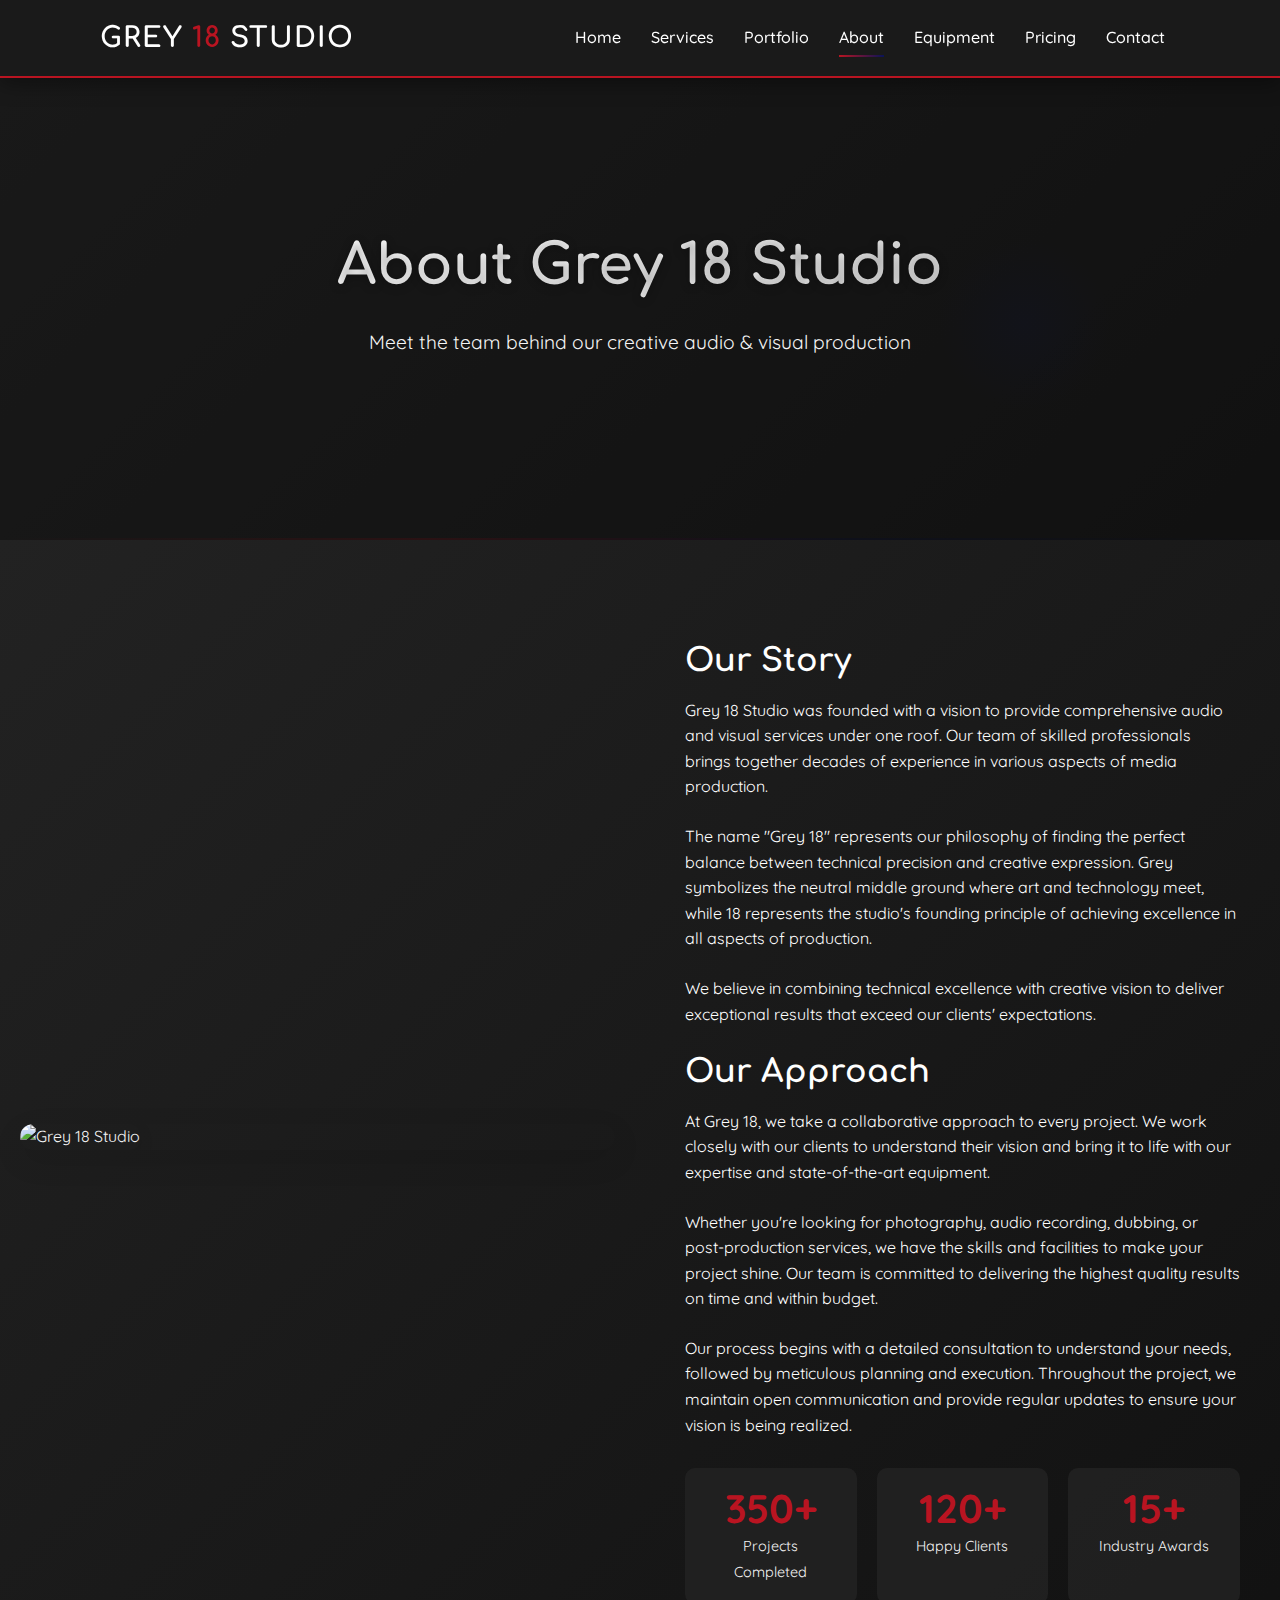
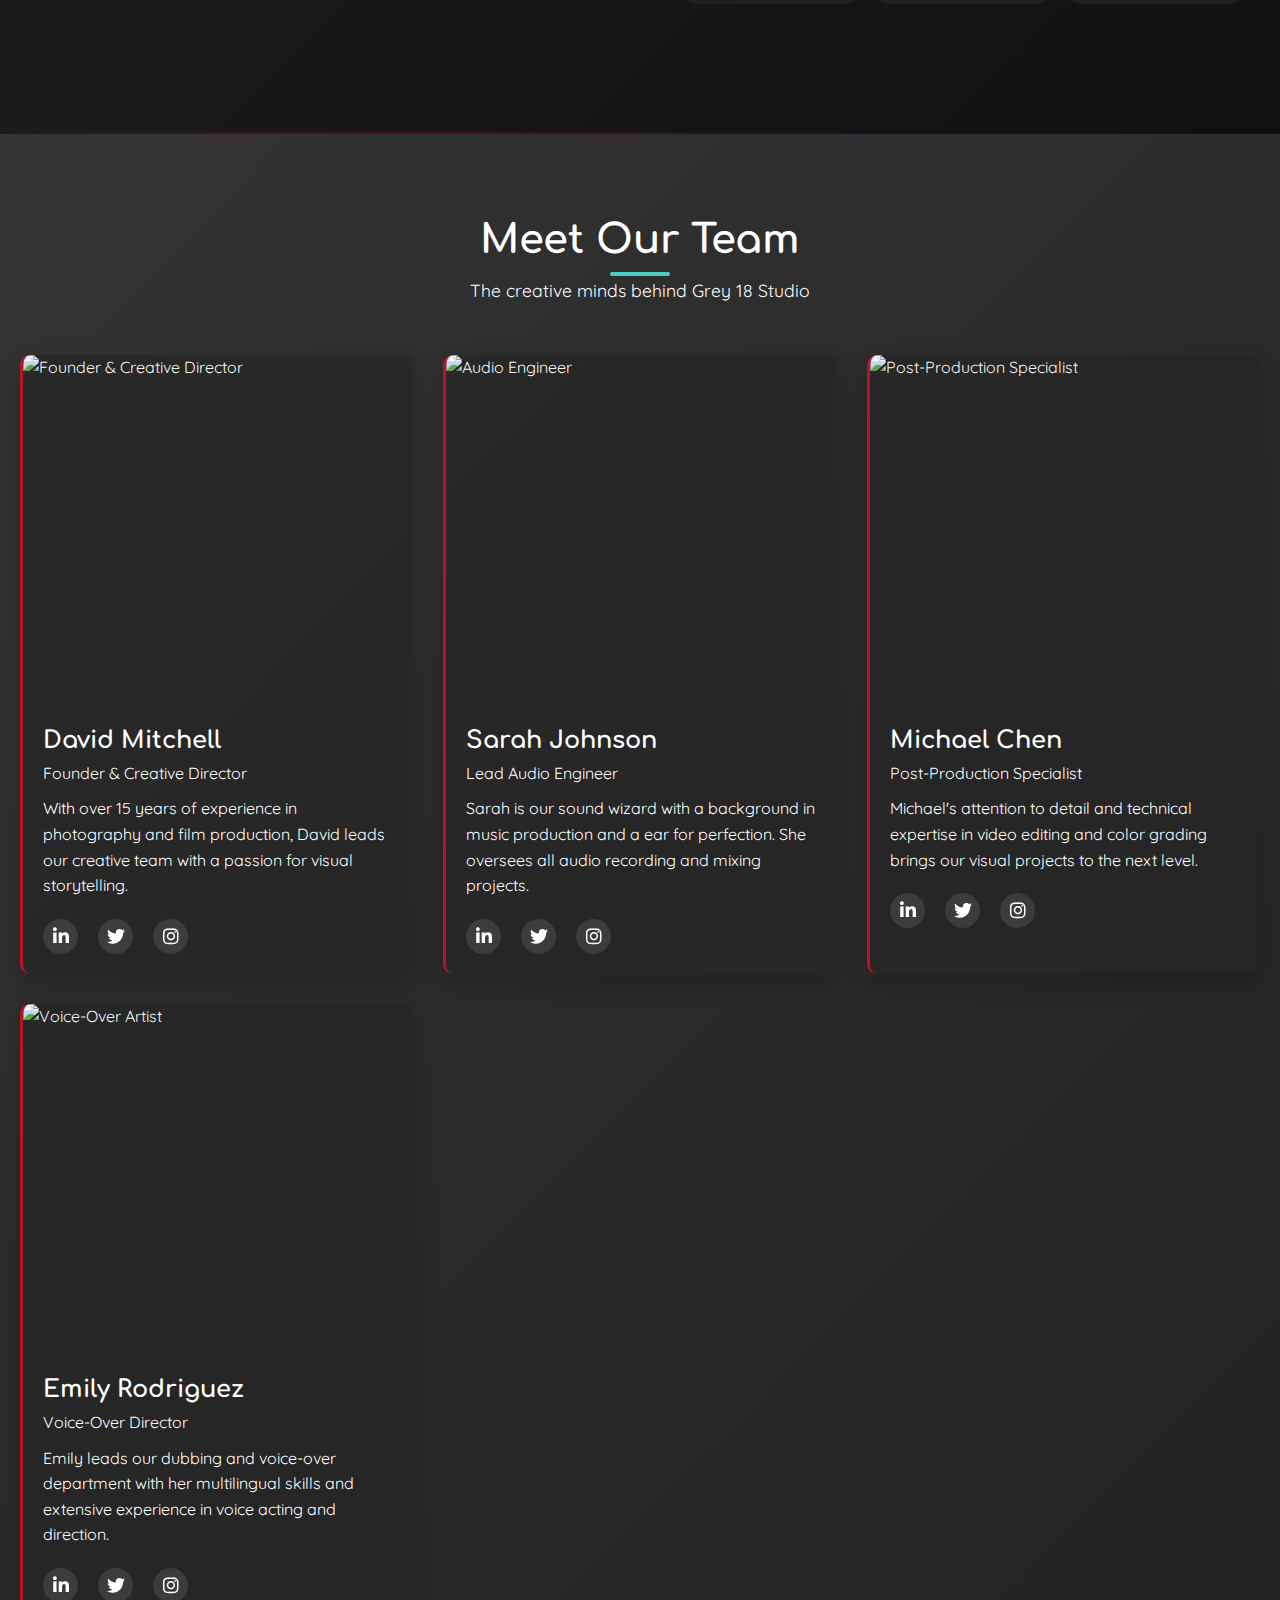
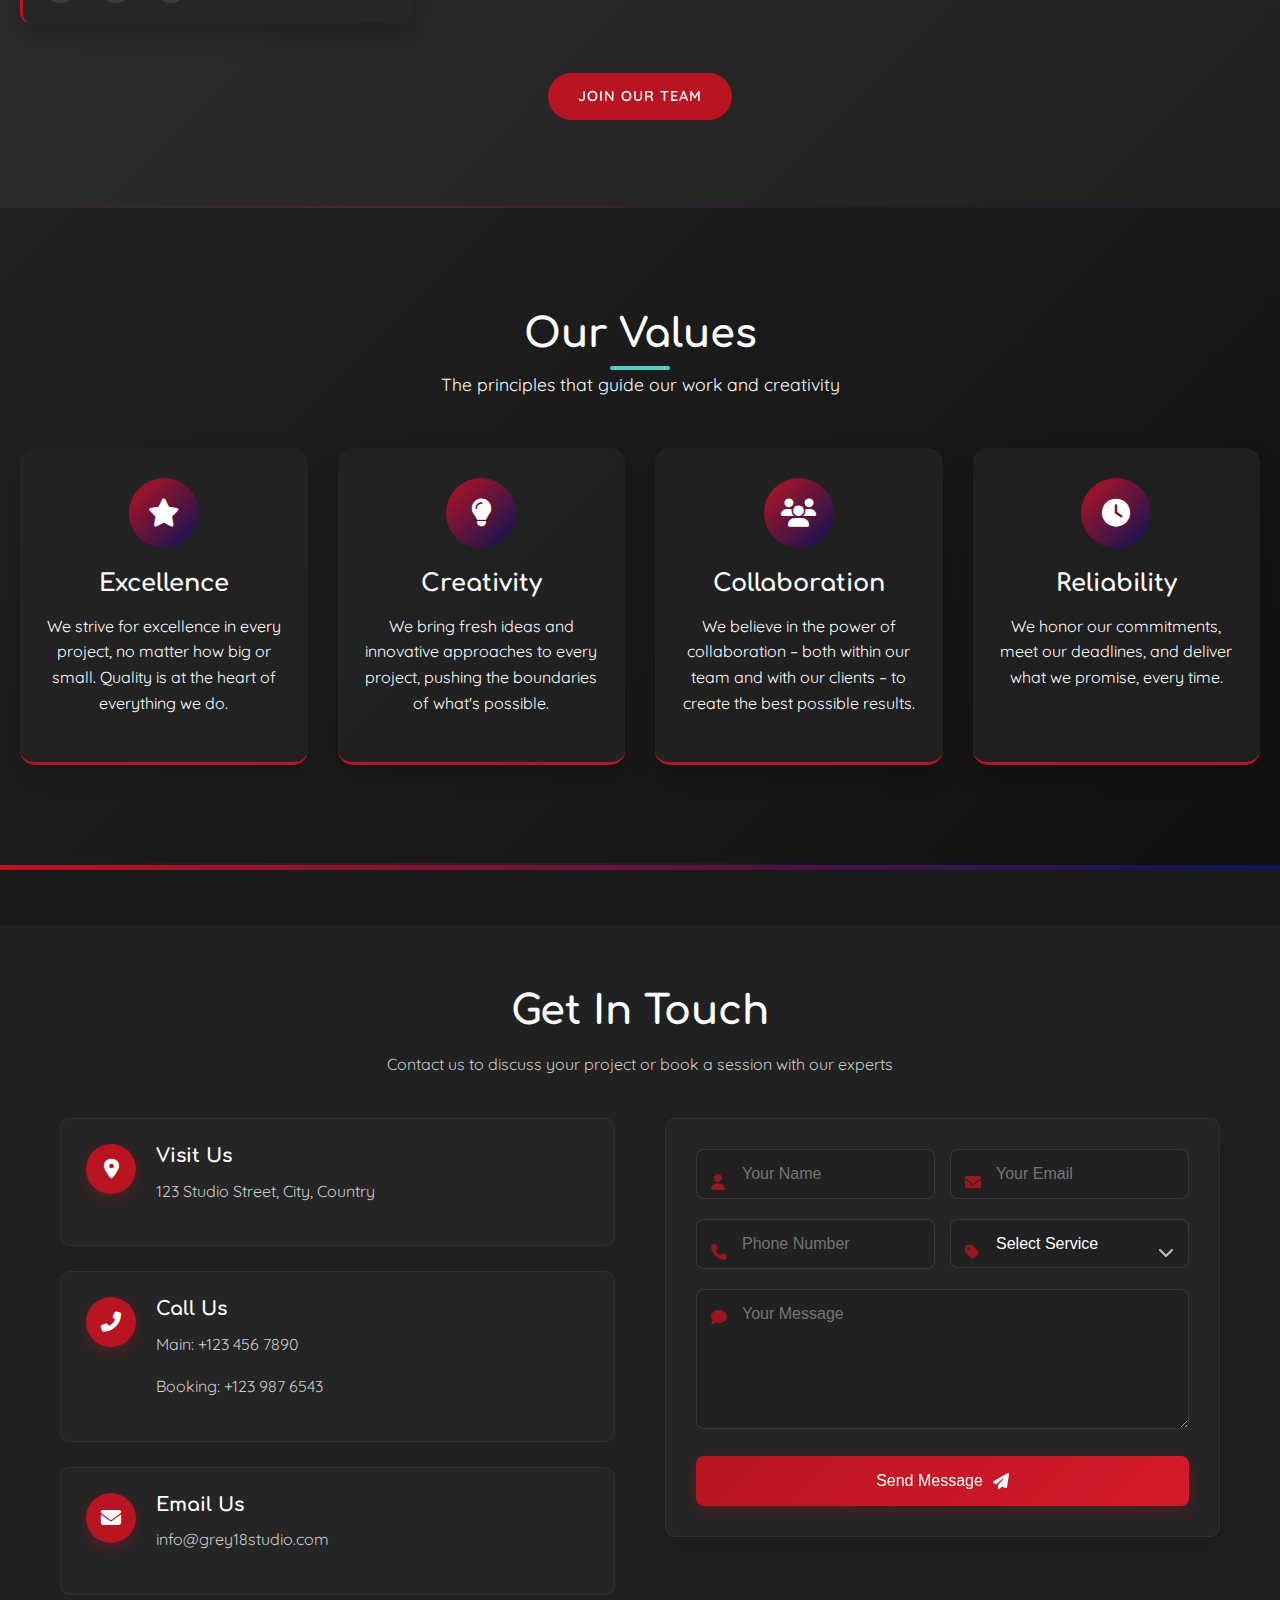
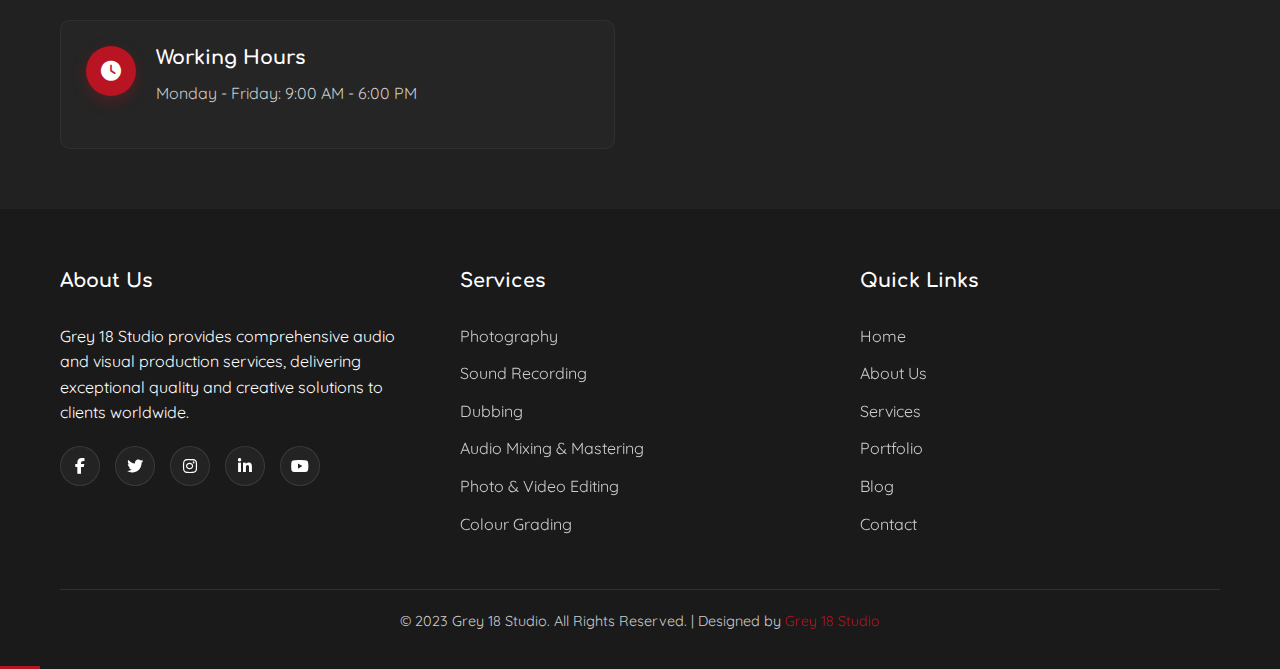
==== commit 4020ad07: "updated index page with emailJS" ====
--- a/about.html
+++ b/about.html
@@ -5,7 +5,7 @@
     <meta name="viewport" content="width=device-width, initial-scale=1.0">
     <title>About Us | Grey 18 Studio</title>
     <!-- Common CSS -->
-    <link rel="stylesheet" href="style.css">
+    <link rel="stylesheet" href="styles-updated.css">
     <!-- Page specific CSS -->
     <link rel="stylesheet" href="about.css">
     <link rel="stylesheet" href="https://cdnjs.cloudflare.com/ajax/libs/font-awesome/6.4.0/css/all.min.css">
@@ -29,6 +29,13 @@
             --black: #000000;
             --transition: all 0.3s ease;
             --box-shadow: 0 5px 15px rgba(0, 0, 0, 0.1);
+            /* Add consistent accent colors from index.html */
+            --accent-primary: #b91421;
+            --accent-secondary: #091458;
+            --accent-gradient: linear-gradient(135deg, #b91421, #091458);
+            --grey-gradient-1: linear-gradient(135deg, #333333, #222222);
+            --grey-gradient-2: linear-gradient(135deg, #222222, #111111);
+            --card-border-radius: 10px;
         }
     
         /* Ensure text is visible */
@@ -50,10 +57,21 @@
         }
         
         .team-member {
-            background-color: rgba(0, 0, 0, 0.3);
+            background-color: rgba(37, 37, 37, 0.7);
+            border-radius: var(--card-border-radius);
+            overflow: hidden;
+            box-shadow: 0 10px 25px rgba(0, 0, 0, 0.2);
+            border-left: 3px solid var(--accent-primary);
+            transition: transform 0.3s ease, box-shadow 0.3s ease;
+        }
+        
+        .team-member:hover {
+            transform: translateY(-10px);
+            box-shadow: 0 15px 30px rgba(0, 0, 0, 0.3);
         }
         
         .member-info {
+            padding: 20px;
             color: var(--white);
         }
         
@@ -72,6 +90,14 @@
         
         .social-links a {
             color: var(--white);
+            margin-right: 10px;
+            font-size: 18px;
+            transition: transform 0.3s ease, color 0.3s ease;
+        }
+        
+        .social-links a:hover {
+            color: var(--accent-primary);
+            transform: translateY(-3px);
         }
         
         /* For proper layout in certain areas, we need to maintain left alignment */
@@ -92,22 +118,32 @@
             border-radius: 15px;
             text-align: center;
             transition: var(--transition);
-            background-color: var(--primary-dark);
+            background-color: rgba(37, 37, 37, 0.7);
+            box-shadow: 0 10px 25px rgba(0, 0, 0, 0.2);
+            border-bottom: 3px solid var(--accent-primary);
         }
 
         .value-card:hover {
             transform: translateY(-10px);
-            box-shadow: 0 15px 30px rgba(0, 0, 0, 0.2);
+            box-shadow: 0 15px 30px rgba(0, 0, 0, 0.3);
         }
         
         /* Fix for any remaining color issues */
         .about-story, .values-section {
-            background-color: var(--black) !important;
+            background: var(--grey-gradient-2) !important;
         }
         
         .value-icon {
-            background-color: var(--accent-teal);
-            color: var(--black);
+            width: 70px;
+            height: 70px;
+            background: var(--accent-gradient);
+            color: var(--white);
+            margin: 0 auto 20px;
+            display: flex;
+            align-items: center;
+            justify-content: center;
+            border-radius: 50%;
+            font-size: 28px;
         }
         
         .value-card h3, .value-card p {
@@ -120,6 +156,173 @@
             visibility: visible !important;
             opacity: 1 !important;
             z-index: 1;
+            background: var(--grey-gradient-1) !important;
+        }
+        
+        /* About hero section styling to match index.html */
+        .about-hero {
+            background: var(--grey-gradient-1) !important;
+            padding-top: 180px !important;
+            height: 60vh;
+            display: flex;
+            align-items: center;
+            justify-content: center;
+            text-align: center;
+            position: relative;
+        }
+        
+        .about-hero::before {
+            content: '';
+            position: absolute;
+            top: 0;
+            left: 0;
+            width: 100%;
+            height: 100%;
+            background-image: radial-gradient(circle at 80% 60%, rgba(9, 20, 88, 0.1) 0%, transparent 8%);
+            animation: shimmer 15s infinite alternate;
+            pointer-events: none;
+        }
+        
+        .about-hero-content {
+            position: relative;
+            z-index: 2;
+            max-width: 850px;
+            margin: 0 auto;
+            text-align: center;
+            padding: 0 20px;
+        }
+        
+        .about-hero-content h1 {
+            font-size: 3.5rem;
+            margin-bottom: 1.5rem;
+            text-shadow: 0 2px 10px rgba(0, 0, 0, 0.3);
+            background: linear-gradient(to right, var(--white), #e0e0e0);
+            -webkit-background-clip: text;
+            -webkit-text-fill-color: transparent;
+        }
+        
+        .about-hero-content p {
+            font-size: 1.2rem;
+            margin-bottom: 2rem;
+            color: var(--light-grey);
+        }
+        
+        /* Consistent section styling */
+        section {
+            padding: 100px 0;
+            position: relative;
+            overflow: hidden;
+        }
+        
+        section::after {
+            content: '';
+            position: absolute;
+            bottom: 0;
+            left: 0;
+            width: 100%;
+            height: 2px;
+            background: linear-gradient(to right, transparent, var(--accent-primary), var(--accent-secondary), transparent);
+            opacity: 0.3;
+        }
+        
+        /* Ensure buttons have consistent styling */
+        .btn {
+            display: inline-block;
+            padding: 12px 30px;
+            border-radius: 50px;
+            font-weight: 600;
+            text-transform: uppercase;
+            letter-spacing: 1px;
+            transition: all 0.3s ease;
+            cursor: pointer;
+            border: none;
+            font-size: 0.9rem;
+            text-align: center;
+            position: relative;
+            overflow: hidden;
+        }
+        
+        .btn:hover {
+            transform: translateY(-3px);
+            box-shadow: 0 10px 20px rgba(0, 0, 0, 0.1);
+        }
+        
+        .btn.primary {
+            background-color: var(--accent-primary);
+            color: var(--white);
+        }
+        
+        .btn.secondary {
+            background-color: transparent;
+            color: var(--white);
+            border: 2px solid var(--accent-secondary);
+        }
+        
+        .btn.secondary:hover {
+            background-color: var(--accent-secondary);
+            color: var(--white);
+        }
+        
+        /* Stats styling */
+        .about-stats {
+            display: grid;
+            grid-template-columns: repeat(3, 1fr);
+            gap: 20px;
+            margin-top: 30px;
+        }
+        
+        .stat {
+            text-align: center;
+            background-color: rgba(37, 37, 37, 0.7);
+            padding: 20px;
+            border-radius: var(--card-border-radius);
+            transition: transform 0.3s ease, box-shadow 0.3s ease;
+        }
+        
+        .stat:hover {
+            transform: translateY(-5px);
+            box-shadow: 0 10px 20px rgba(0, 0, 0, 0.2);
+        }
+        
+        .count {
+            font-size: 2.5rem;
+            font-weight: 700;
+            color: var(--accent-primary);
+            display: block;
+            margin-bottom: 5px;
+            line-height: 1;
+        }
+        
+        .label {
+            font-size: 0.9rem;
+            color: var(--light-grey);
+        }
+        
+        /* Responsive adjustments */
+        @media screen and (max-width: 768px) {
+            .about-hero-content h1 {
+                font-size: 2.5rem;
+            }
+            
+            .about-stats {
+                grid-template-columns: 1fr;
+            }
+            
+            .story-content {
+                flex-direction: column;
+            }
+            
+            .story-image {
+                margin-bottom: 30px;
+            }
+            
+            .team-grid {
+                grid-template-columns: 1fr;
+            }
+            
+            .values-grid {
+                grid-template-columns: 1fr;
+            }
         }
     </style>
 </head>
--- a/styles-updated.css
+++ b/styles-updated.css
@@ -0,0 +1,2409 @@
+/* ===== ANIMATION OVERRIDE - DISABLE ALL ANIMATIONS ===== */
+* {
+    animation: none !important;
+    transition: none !important;
+    transform: none !important;
+    animation-delay: 0s !important;
+    animation-duration: 0s !important;
+    transition-delay: 0s !important;
+    transition-duration: 0s !important;
+}
+
+/* Override scroll behavior */
+html {
+    scroll-behavior: auto !important;
+}
+
+/* Force visibility for all sections and content */
+.animate-on-scroll, 
+.fade-in, 
+.fade-up, 
+.fade-down, 
+.zoom-in,
+.team-section,
+.team-grid,
+.team-member,
+.service-expanded-view.active,
+.service-card,
+.testimonial,
+.expanded-content,
+.expanded-portfolio-item,
+.hero-content h1,
+.hero-content p,
+.cta-buttons,
+.about-hero-content h1,
+.about-hero-content p,
+section.about-story,
+.story-content,
+.about-stats,
+.stat,
+.value-card,
+.section-header {
+    opacity: 1 !important;
+    visibility: visible !important;
+    transform: none !important;
+}
+
+/* Disable all hover effects */
+a:hover, button:hover, .btn:hover, .service-card:hover, .testimonial-content:hover,
+.social-icon:hover, .expanded-portfolio-item:hover, .value-card:hover,
+.stat:hover, .team-member:hover, .play-overlay:hover, .pricing-card:hover {
+    transform: none !important;
+    scale: 1 !important;
+    box-shadow: var(--box-shadow) !important;
+    transition: none !important;
+}
+
+/* Hide loading and transition elements */
+.loading {
+    display: none !important;
+}
+
+.page-transition-overlay {
+    display: none !important;
+}
+
+.cursor {
+    display: none !important;
+}
+
+/* Override all GSAP and animation classes */
+[class*="gsap-"], [class*="scroll-trigger"], .has-scroll-smooth, .animating,
+.animated, .appear, .tilt, .parallax, .reveal, .fade, .slide {
+    transform: none !important;
+    transition: none !important;
+    animation: none !important;
+    opacity: 1 !important;
+}
+
+/* ===== GENERAL STYLES ===== */
+:root {
+    /* New color scheme complementing grey */
+    --primary-dark: #333333;
+    --secondary-dark: #4d4d4d;
+    --accent-teal: #4ecdc4;
+    --accent-purple: #6f42c1;
+    --accent-coral: #ff6b6b;
+    --light-grey: #f5f5f5;
+    --medium-grey: #a2a2a2;
+    --dark-grey: #444444;
+    --white: #ffffff;
+    --black: #000000;
+    --overlay-gradient: linear-gradient(to top, rgba(0, 0, 0, 0.8), rgba(0, 0, 0, 0.4), transparent);
+    --transition: none !important; /* Remove all transitions */
+    --box-shadow: 0 5px 15px rgba(0, 0, 0, 0.1);
+    --text-shadow: 0 2px 4px rgba(0, 0, 0, 0.1);
+    --page-gradient: linear-gradient(to bottom, #333333, #222222, #111111, #000000);
+    
+    /* Font families */
+    --heading-font: 'Comfortaa', cursive;
+    --body-font: 'Quicksand', sans-serif;
+}
+
+/* Reset cursor settings */
+* {
+    cursor: auto;
+    margin: 0;
+    padding: 0;
+    box-sizing: border-box;
+}
+
+html, body {
+    cursor: auto;
+}
+
+/* Reset all elements to use default cursor */
+a, button, input, select, textarea, div, span, p, h1, h2, h3, h4, h5, h6, 
+li, ul, ol, img, svg, i, label, header, footer, main, section, article, aside,
+.service-card, .btn, .logo, .menu-toggle, .social-icon, .expanded-portfolio-item,
+.testimonial, .portfolio-item, .video-thumbnail, .dot, .tab-btn, .contact-item,
+.expanded-close, .service-expand-btn, .video-dot {
+    cursor: auto;
+}
+
+/* Reset interactive elements to use pointer cursor */
+a, button, .logo, .service-card, .portfolio-item, .social-icon, 
+.expanded-portfolio-item, .video-thumbnail, input[type="checkbox"], 
+.toggle-switch, .pricing-card, .equipment-card {
+    cursor: pointer;
+}
+
+html {
+    scroll-behavior: smooth;
+}
+
+body {
+    font-family: var(--body-font);
+    line-height: 1.6;
+    color: var(--light-grey);
+    overflow-x: hidden;
+    background: var(--page-gradient);
+    cursor: none; /* Hide the default cursor */
+    text-align: left;
+}
+
+.custom-cursor {
+    display: none;
+}
+
+@media (min-width: 992px) {
+    .cursor {
+        display: block;
+    }
+}
+
+h1, h2, h3, h4, h5, h6 {
+    font-family: var(--heading-font);
+    font-weight: 700;
+    line-height: 1.3;
+    margin-bottom: 1rem;
+    text-align: inherit;
+}
+
+p {
+    margin-bottom: 1rem;
+    color: var(--light-grey);
+    text-align: inherit;
+}
+
+a {
+    text-decoration: none;
+    color: var(--light-grey);
+    transition: var(--transition);
+}
+
+/* Make all elements with pointer cursor have pointer-events: none */
+a, button, .logo, .service-card, .portfolio-item, .social-icon, 
+.expanded-portfolio-item, .video-thumbnail, input[type="checkbox"], 
+.toggle-switch, .pricing-card, .equipment-card {
+    cursor: none;
+}
+
+a:hover {
+    color: var(--accent-teal);
+}
+
+ul {
+    list-style: none;
+}
+
+.section-header {
+    text-align: center;
+    margin-bottom: 3rem;
+}
+
+.section-header h2 {
+    font-size: 2.5rem;
+    position: relative;
+    display: inline-block;
+    margin-bottom: 1.5rem;
+}
+
+.section-header h2::after {
+    content: '';
+    position: absolute;
+    width: 60px;
+    height: 4px;
+    background-color: var(--accent-primary);
+    bottom: -10px;
+    left: 50%;
+    transform: translateX(-50%);
+    border-radius: 2px;
+}
+
+.section-header p {
+    max-width: 600px;
+    margin: 0 auto;
+    font-size: 1.1rem;
+    color: var(--light-grey);
+    text-align: center;
+}
+
+section {
+    padding: 100px 0;
+    position: relative;
+    background: transparent;
+}
+
+.container {
+    width: 100%;
+    max-width: 1200px;
+    margin: 0 auto;
+    padding: 0 20px;
+}
+
+.btn {
+    display: inline-block;
+    padding: 12px 30px;
+    border-radius: 50px;
+    font-weight: 600;
+    text-transform: uppercase;
+    letter-spacing: 1px;
+    transition: var(--transition);
+    cursor: none;
+    border: none;
+    font-size: 0.9rem;
+    text-align: center;
+    position: relative;
+    overflow: hidden;
+    z-index: 1;
+}
+
+.btn::before {
+    content: '';
+    position: absolute;
+    top: 0;
+    left: 0;
+    width: 100%;
+    height: 100%;
+    background-color: rgba(255, 255, 255, 0.1);
+    transform: scaleX(0);
+    transform-origin: left;
+    transition: transform 0.3s ease;
+    z-index: -1;
+}
+
+.btn:hover::before {
+    transform: scaleX(1);
+}
+
+.btn:hover {
+    transform: translateY(-3px);
+    box-shadow: 0 10px 20px rgba(0, 0, 0, 0.1);
+}
+
+.btn.primary {
+    background-color: var(--accent-primary);
+    color: var(--white);
+}
+
+.btn.primary:hover {
+    background-color: var(--accent-primary);
+    opacity: 0.9;
+}
+
+.btn.secondary {
+    background-color: transparent;
+    color: var(--white);
+    border: 2px solid var(--accent-secondary);
+}
+
+.btn.secondary:hover {
+    background-color: var(--accent-secondary);
+    color: var(--white);
+}
+
+/* Consistent transparent backgrounds for all sections */
+.services, .about, .testimonials, .contact {
+    background: transparent;
+}
+
+/* ===== HEADER ===== */
+header {
+    position: fixed;
+    top: 0;
+    left: 0;
+    width: 100%;
+    display: flex;
+    justify-content: space-between;
+    align-items: center;
+    padding: 20px 100px;
+    z-index: 1000;
+    transition: var(--transition);
+    background-color: var(--primary-dark);
+}
+
+header.sticky {
+    background-color: var(--primary-dark);
+    box-shadow: var(--box-shadow);
+    padding: 15px 100px;
+}
+
+header.sticky .logo h1,
+header.sticky nav ul li a {
+    color: var(--white);
+}
+
+.logo h1 {
+    font-size: 28px;
+    color: var(--white);
+    letter-spacing: 1px;
+}
+
+.logo h1 span {
+    color: var(--accent-primary);
+}
+
+nav ul {
+    display: flex;
+}
+
+nav ul li {
+    margin: 0 15px;
+}
+
+nav ul li a {
+    color: var(--white);
+    font-weight: 500;
+    position: relative;
+    padding-bottom: 5px;
+}
+
+nav ul li a::after {
+    content: '';
+    position: absolute;
+    bottom: -2px;
+    left: 0;
+    width: 0;
+    height: 2px;
+    background-color: var(--accent-teal);
+    transition: var(--transition);
+}
+
+nav ul li a:hover::after,
+nav ul li a.active::after {
+    width: 100%;
+}
+
+.menu-toggle {
+    display: none;
+    cursor: pointer;
+    z-index: 1001;
+}
+
+@media screen and (max-width: 991px) {
+    header {
+        padding: 20px 50px;
+    }
+    
+    header.sticky {
+        padding: 15px 50px;
+    }
+    
+    nav {
+        position: fixed;
+        top: 0;
+        right: -100%;
+        width: 70%;
+        height: 100vh;
+        background-color: var(--primary-dark);
+        display: flex;
+        justify-content: center;
+        align-items: center;
+        transition: var(--transition);
+        z-index: 1000;
+    }
+    
+    nav.active {
+        right: 0;
+    }
+    
+    nav ul {
+        flex-direction: column;
+    }
+    
+    nav ul li {
+        margin: 20px 0;
+    }
+    
+    nav ul li a {
+        font-size: 1.2rem;
+    }
+    
+    .menu-toggle {
+        display: block;
+        font-size: 24px;
+        color: var(--white);
+    }
+}
+
+/* ===== HERO SECTION ===== */
+.hero {
+    height: 100vh;
+    background: linear-gradient(rgba(0, 0, 0, 0.7), rgba(0, 0, 0, 0.7)), url('https://source.unsplash.com/random/1920x1080/?studio') no-repeat center center/cover;
+    display: flex;
+    justify-content: center;
+    align-items: center;
+    text-align: center;
+    color: var(--white);
+    position: relative;
+}
+
+.hero-content {
+    max-width: 900px;
+    padding: 0 20px;
+}
+
+.hero-content h1 {
+    font-size: 3.5rem;
+    margin-bottom: 1.5rem;
+    animation: fadeInDown 1s ease;
+    text-shadow: var(--text-shadow);
+}
+
+.hero-content p {
+    font-size: 1.2rem;
+    color: var(--light-grey);
+    margin-bottom: 2.5rem;
+    animation: fadeInUp 1s ease 0.5s forwards;
+    opacity: 0;
+}
+
+.cta-buttons {
+    display: flex;
+    justify-content: center;
+    gap: 20px;
+    animation: fadeIn 1s ease 1s forwards;
+    opacity: 0;
+}
+
+@keyframes fadeInDown {
+    from {
+        opacity: 0;
+        transform: translateY(-30px);
+    }
+    to {
+        opacity: 1;
+        transform: translateY(0);
+    }
+}
+
+@keyframes fadeInUp {
+    from {
+        opacity: 0;
+        transform: translateY(30px);
+    }
+    to {
+        opacity: 1;
+        transform: translateY(0);
+    }
+}
+
+@keyframes fadeIn {
+    from {
+        opacity: 0;
+    }
+    to {
+        opacity: 1;
+    }
+}
+
+/* ===== SERVICES SECTION ===== */
+.services {
+    background-color: var(--secondary-dark);
+    color: var(--light-grey);
+}
+
+.services-grid {
+    display: grid;
+    grid-template-columns: repeat(auto-fill, minmax(300px, 1fr));
+    gap: 30px;
+    margin-top: 50px;
+    transform: translateZ(0); /* Force hardware acceleration */
+}
+
+.service-card {
+    background-color: rgba(255, 255, 255, 0.05);
+    border-radius: 10px;
+    padding: 30px;
+    text-align: center;
+    position: relative;
+    overflow: hidden;
+    z-index: 1;
+    cursor: pointer !important;
+    transition: transform 0.2s ease, box-shadow 0.2s ease;
+    will-change: transform, box-shadow;
+    backface-visibility: hidden;
+    transform: translateZ(0);
+    user-select: none;
+}
+
+.service-card:hover,
+.service-card:focus {
+    transform: translateY(-5px) !important;
+    box-shadow: 0 15px 30px rgba(0, 0, 0, 0.2) !important;
+}
+
+.service-card:active {
+    transform: translateY(-2px) !important;
+    box-shadow: 0 5px 15px rgba(0, 0, 0, 0.2) !important;
+}
+
+.service-icon {
+    margin-bottom: 20px;
+    position: relative;
+    overflow: hidden;
+    transition: transform 0.3s ease, color 0.3s ease;
+}
+
+.service-icon i {
+    font-size: 2.5rem;
+    color: var(--accent-teal);
+}
+
+.service-card:hover .service-icon {
+    transform: scale(1.1);
+}
+
+.service-card h3 {
+    color: var(--white);
+    margin-bottom: 15px;
+}
+
+.service-card p {
+    margin-bottom: 20px;
+}
+
+.service-expand-btn {
+    margin-top: 20px;
+    background-color: var(--accent-teal);
+    color: var(--black);
+    border: none;
+    padding: 10px 20px;
+    border-radius: 50px;
+    font-weight: 500;
+    cursor: none;
+    transition: var(--transition);
+    position: relative;
+    overflow: hidden;
+}
+
+.service-expand-btn::before {
+    content: '';
+    position: absolute;
+    top: 0;
+    left: 0;
+    width: 100%;
+    height: 100%;
+    background-color: rgba(255, 255, 255, 0.15);
+    transform: scaleX(0);
+    transform-origin: left;
+    transition: transform 0.3s ease;
+}
+
+.service-expand-btn:hover::before {
+    transform: scaleX(1);
+}
+
+.service-expand-btn:hover {
+    background-color: var(--primary-dark);
+    transform: translateY(-3px);
+    box-shadow: 0 5px 15px rgba(0, 0, 0, 0.1);
+    color: var(--white);
+}
+
+.service-expanded-view {
+    position: fixed;
+    top: 0;
+    left: 0;
+    width: 100%;
+    height: 100%;
+    background-color: rgba(0, 0, 0, 0.95);
+    z-index: 1000;
+    display: flex;
+    justify-content: center;
+    align-items: center;
+    opacity: 0;
+    visibility: hidden;
+    transition: opacity 0.2s ease, visibility 0.2s ease;
+    will-change: opacity, visibility;
+}
+
+.service-expanded-view.active {
+    opacity: 1;
+    visibility: visible;
+}
+
+.expanded-content {
+    position: relative;
+    width: 90%;
+    max-width: 1200px;
+    max-height: 90vh;
+    overflow-y: auto;
+    background-color: var(--black);
+    border-radius: 15px;
+    padding: 40px;
+    box-shadow: 0 20px 50px rgba(0, 0, 0, 0.3);
+    transform: translateY(50px);
+    opacity: 0;
+    transition: transform 0.5s cubic-bezier(0.19, 1, 0.22, 1),
+                opacity 0.5s cubic-bezier(0.19, 1, 0.22, 1);
+}
+
+.service-expanded-view.active .expanded-content {
+    transform: translateY(0);
+    opacity: 1;
+}
+
+.expanded-close {
+    position: absolute;
+    top: 20px;
+    right: 20px;
+    width: 40px;
+    height: 40px;
+    display: flex;
+    justify-content: center;
+    align-items: center;
+    border-radius: 50%;
+    background-color: rgba(255, 255, 255, 0.1);
+    cursor: pointer;
+    transition: background-color 0.3s ease, transform 0.3s ease;
+    z-index: 10;
+}
+
+.expanded-close:hover {
+    background-color: rgba(255, 255, 255, 0.2);
+    transform: rotate(90deg);
+}
+
+.expanded-close i {
+    font-size: 1.5rem;
+    color: var(--white);
+}
+
+.expanded-content h2 {
+    font-size: 2.5rem;
+    margin-bottom: 20px;
+    color: var(--white);
+}
+
+.expanded-description {
+    font-size: 1.1rem;
+    color: var(--light-grey);
+    max-width: 800px;
+    margin-bottom: 50px;
+    line-height: 1.8;
+}
+
+.expanded-portfolio {
+    margin-top: 40px;
+}
+
+.expanded-portfolio h3 {
+    font-size: 1.8rem;
+    margin-bottom: 30px;
+    color: var(--white);
+}
+
+.expanded-portfolio-grid {
+    display: grid;
+    grid-template-columns: repeat(auto-fill, minmax(250px, 1fr));
+    gap: 30px;
+}
+
+.expanded-portfolio-item {
+    position: relative;
+    overflow: hidden;
+    border-radius: 10px;
+    transition: transform 0.5s ease, box-shadow 0.5s ease;
+}
+
+.expanded-portfolio-item img {
+    width: 100%;
+    display: block;
+    transition: transform 0.5s ease;
+    height: 200px;
+    object-fit: cover;
+}
+
+.expanded-portfolio-item:hover {
+    transform: translateY(-5px);
+    box-shadow: 0 10px 20px rgba(0, 0, 0, 0.2);
+}
+
+.expanded-portfolio-item:hover img {
+    transform: scale(1.05);
+}
+
+.expanded-portfolio-caption {
+    position: absolute;
+    bottom: 0;
+    left: 0;
+    width: 100%;
+    padding: 20px;
+    background: linear-gradient(to top, rgba(0, 0, 0, 0.8), rgba(0, 0, 0, 0));
+    transition: transform 0.5s ease;
+}
+
+.expanded-portfolio-item:hover .expanded-portfolio-caption {
+    transform: translateY(-5px);
+}
+
+.expanded-portfolio-caption h4 {
+    color: var(--white);
+    margin-bottom: 5px;
+    font-size: 1.2rem;
+}
+
+.expanded-portfolio-caption p {
+    color: var(--light-grey);
+    font-size: 0.9rem;
+    margin-bottom: 0;
+}
+
+.expanded-portfolio-caption .play-btn {
+    position: absolute;
+    right: 20px;
+    bottom: 20px;
+    font-size: 1.8rem;
+    color: var(--accent-teal);
+    cursor: pointer;
+    transition: transform 0.3s ease, color 0.3s ease;
+}
+
+.view-all-btn {
+    display: inline-block;
+    margin-top: 40px;
+    font-weight: 500;
+    letter-spacing: 1px;
+}
+
+@media screen and (max-width: 768px) {
+    .expanded-content {
+        padding: 80px 20px;
+    }
+    
+    .expanded-portfolio-grid {
+        grid-template-columns: 1fr;
+    }
+}
+
+/* ===== ABOUT SECTION ===== */
+.about {
+    background-color: #222222;
+    color: var(--light-grey);
+}
+
+.about-content {
+    display: grid;
+    grid-template-columns: 1fr 1fr;
+    gap: 50px;
+    align-items: center;
+}
+
+.about-image img {
+    width: 100%;
+    border-radius: 15px;
+    box-shadow: 0 10px 30px rgba(0, 0, 0, 0.1);
+}
+
+.about-text h3 {
+    font-size: 1.8rem;
+    margin-bottom: 20px;
+    color: var(--white);
+}
+
+.about-text h3:first-child {
+    margin-top: 0;
+}
+
+.stats {
+    display: grid;
+    grid-template-columns: repeat(3, 1fr);
+    gap: 20px;
+    margin-top: 30px;
+}
+
+.stat {
+    text-align: center;
+}
+
+.count {
+    font-size: 2.5rem;
+    font-weight: 700;
+    color: var(--accent-primary);
+    display: block;
+    margin-bottom: 5px;
+    line-height: 1;
+}
+
+.label {
+    font-size: 0.9rem;
+    color: var(--light-grey);
+}
+
+.about-cta {
+    margin-top: 30px;
+}
+
+@media screen and (max-width: 768px) {
+    .about-content {
+        grid-template-columns: 1fr;
+    }
+    
+    .about-image {
+        margin-bottom: 30px;
+    }
+    
+    .about-text {
+        padding: 0;
+    }
+    
+    .stats {
+        grid-template-columns: 1fr;
+        gap: 15px;
+    }
+}
+
+/* ===== TESTIMONIALS SECTION ===== */
+.testimonials {
+    background-color: #1a1a1a;
+    color: var(--light-grey);
+}
+
+.testimonials-tabs {
+    display: flex;
+    justify-content: center;
+    margin-bottom: 40px;
+}
+
+.tab-btn {
+    padding: 10px 25px;
+    background-color: rgba(255, 255, 255, 0.1);
+    border: none;
+    cursor: pointer;
+    font-weight: 500;
+    transition: var(--transition);
+    border-radius: 50px;
+    margin: 0 10px;
+    color: var(--white);
+}
+
+.tab-btn.active,
+.tab-btn:hover {
+    background-color: var(--accent-teal);
+    color: var(--black) !important;
+}
+
+.testimonials-content {
+    position: relative;
+}
+
+.tab-content {
+    display: none;
+}
+
+.tab-content.active {
+    display: block;
+}
+
+.testimonial-slider {
+    position: relative;
+    height: 250px;
+}
+
+.testimonial {
+    position: absolute;
+    top: 0;
+    left: 0;
+    width: 100%;
+}
+
+.testimonial-content {
+    position: relative;
+    overflow: hidden;
+    transition: transform 0.5s ease, box-shadow 0.5s ease;
+}
+
+.testimonial-content:hover {
+    transform: translateY(-5px) scale(1.01);
+    box-shadow: 0 10px 20px rgba(0, 0, 0, 0.1);
+}
+
+.testimonial-content::before {
+    content: '\201C';
+    position: absolute;
+    top: -20px;
+    left: 20px;
+    font-size: 80px;
+    color: var(--accent-teal);
+    font-family: Georgia, serif;
+    opacity: 0.3;
+    line-height: 1;
+}
+
+.testimonial-content p {
+    font-style: italic;
+    color: var(--light-grey);
+    margin-bottom: 20px;
+}
+
+.client-info h4 {
+    color: var(--white);
+    margin-bottom: 5px;
+}
+
+.client-info p {
+    color: var(--accent-teal);
+    margin-bottom: 0;
+}
+
+.testimonial-controls {
+    display: flex;
+    justify-content: center;
+    align-items: center;
+    margin-top: 30px;
+}
+
+.prev-btn,
+.next-btn {
+    background-color: var(--light-grey);
+    border: none;
+    width: 40px;
+    height: 40px;
+    border-radius: 50%;
+    display: flex;
+    justify-content: center;
+    align-items: center;
+    cursor: pointer;
+    transition: var(--transition);
+    margin: 0 10px;
+}
+
+.prev-btn:hover,
+.next-btn:hover {
+    background-color: var(--accent-teal);
+    color: var(--black);
+}
+
+.testimonial-dots {
+    display: flex;
+    gap: 10px;
+    margin: 0 20px;
+}
+
+.dot {
+    width: 10px;
+    height: 10px;
+    background-color: var(--light-grey);
+    border-radius: 50%;
+    cursor: pointer;
+    transition: var(--transition);
+}
+
+.dot.active {
+    background-color: var(--accent-teal);
+}
+
+.video-testimonial-slider {
+    position: relative;
+}
+
+.video-testimonial {
+    max-width: 600px;
+    margin: 0 auto;
+}
+
+.video-thumbnail {
+    position: relative;
+    overflow: hidden;
+    border-radius: 10px;
+    transition: transform 0.5s ease;
+}
+
+.video-thumbnail:hover {
+    transform: scale(1.02);
+}
+
+.play-overlay {
+    position: absolute;
+    top: 0;
+    left: 0;
+    width: 100%;
+    height: 100%;
+    display: flex;
+    justify-content: center;
+    align-items: center;
+    background-color: rgba(0, 0, 0, 0.5);
+    transition: background-color 0.3s ease;
+}
+
+.play-overlay:hover {
+    background-color: rgba(0, 0, 0, 0.7);
+}
+
+.play-overlay i {
+    font-size: 3rem;
+    color: var(--white);
+    transition: transform 0.3s ease, color 0.3s ease;
+}
+
+.play-overlay:hover i {
+    transform: scale(1.2);
+    color: var(--accent-teal);
+}
+
+.video-info {
+    margin-top: 20px;
+    text-align: center;
+}
+
+.video-info h4 {
+    color: var(--primary-dark);
+    margin-bottom: 5px;
+}
+
+.video-info p {
+    color: var(--accent-teal);
+    margin-bottom: 0;
+}
+
+.video-testimonial-controls {
+    display: flex;
+    justify-content: center;
+    align-items: center;
+    margin-top: 30px;
+}
+
+.video-prev-btn,
+.video-next-btn {
+    background-color: var(--light-grey);
+    border: none;
+    width: 40px;
+    height: 40px;
+    border-radius: 50%;
+    display: flex;
+    justify-content: center;
+    align-items: center;
+    cursor: pointer;
+    transition: var(--transition);
+    margin: 0 10px;
+}
+
+.video-prev-btn:hover,
+.video-next-btn:hover {
+    background-color: var(--accent-teal);
+    color: var(--black);
+}
+
+.video-testimonial-dots {
+    display: flex;
+    gap: 10px;
+    margin: 0 20px;
+}
+
+.video-dot {
+    width: 10px;
+    height: 10px;
+    background-color: var(--light-grey);
+    border-radius: 50%;
+    cursor: pointer;
+    transition: var(--transition);
+}
+
+.video-dot.active {
+    background-color: var(--accent-teal);
+}
+
+@media screen and (max-width: 768px) {
+    .video-testimonials-grid {
+        grid-template-columns: 1fr;
+    }
+}
+
+/* ===== CONTACT SECTION ===== */
+.contact {
+    background-color: #111111;
+    color: var(--light-grey);
+}
+
+.contact-content {
+    display: grid;
+    grid-template-columns: 1fr 1fr;
+    gap: 50px;
+}
+
+.contact-item {
+    display: flex;
+    align-items: flex-start;
+    margin-bottom: 30px;
+}
+
+.contact-item i {
+    width: 50px;
+    height: 50px;
+    background-color: var(--white);
+    border-radius: 50%;
+    display: flex;
+    justify-content: center;
+    align-items: center;
+    margin-right: 15px;
+    color: var(--accent-teal);
+    font-size: 1.2rem;
+}
+
+.contact-item h3 {
+    margin-bottom: 5px;
+    color: var(--white);
+}
+
+.form-group {
+    margin-bottom: 20px;
+}
+
+.form-group input,
+.form-group textarea,
+.form-group select {
+    width: 100%;
+    padding: 15px;
+    border-radius: 5px;
+    border: 1px solid var(--dark-grey);
+    background-color: rgba(255, 255, 255, 0.1);
+    color: var(--white);
+    font-family: var(--body-font);
+    transition: var(--transition);
+    font-size: 1rem;
+}
+
+/* Fix form elements styles */
+.form-group select {
+    color: var(--white) !important;
+    background-color: var(--primary-dark) !important;
+    padding: 15px !important;
+    border: 1px solid var(--accent-teal) !important;
+    appearance: menulist !important; /* Force native dropdown */
+    cursor: pointer !important;
+    font-size: 1rem !important;
+}
+
+.form-group select option {
+    color: var(--white) !important;
+    background-color: var(--primary-dark) !important;
+    padding: 10px !important;
+    font-size: 1rem !important;
+}
+
+.form-group input:focus,
+.form-group textarea:focus,
+.form-group select:focus {
+    outline: none;
+    border-color: var(--accent-teal);
+    box-shadow: 0 0 10px rgba(78, 205, 196, 0.3);
+}
+
+.social-links {
+    display: flex;
+    gap: 15px;
+    margin-top: 20px;
+}
+
+.social-icon {
+    width: 40px;
+    height: 40px;
+    border-radius: 50%;
+    background-color: rgba(255, 255, 255, 0.1);
+    display: flex;
+    justify-content: center;
+    align-items: center;
+    transition: transform 0.3s ease, background-color 0.3s ease;
+}
+
+.social-icon:hover {
+    transform: translateY(-5px) scale(1.1);
+    background-color: var(--accent-teal);
+}
+
+.social-icon i {
+    color: var(--white);
+    transition: color 0.3s ease;
+}
+
+@media screen and (max-width: 768px) {
+    .contact-content {
+        grid-template-columns: 1fr;
+    }
+}
+
+/* ===== FOOTER ===== */
+footer {
+    background-color: var(--primary-dark);
+    color: var(--white);
+    padding: 60px 0 0;
+    position: relative;
+    overflow: hidden;
+}
+
+footer::before {
+    content: '';
+    position: absolute;
+    top: 0;
+    left: 0;
+    width: 100%;
+    height: 1px;
+    background: linear-gradient(to right, transparent, var(--accent-teal), transparent);
+}
+
+.footer-content {
+    display: grid;
+    grid-template-columns: 1fr 2fr;
+    gap: 30px;
+    max-width: 1200px;
+    margin: 0 auto;
+    padding: 0 20px;
+}
+
+.footer-logo h2 {
+    position: relative;
+    display: inline-block;
+}
+
+.footer-logo h2::after {
+    content: '';
+    position: absolute;
+    bottom: -5px;
+    left: 0;
+    width: 0;
+    height: 2px;
+    background-color: var(--accent-teal);
+    transition: width 0.5s ease;
+}
+
+.footer-logo:hover h2::after {
+    width: 100%;
+}
+
+.footer-links {
+    display: grid;
+    grid-template-columns: repeat(3, 1fr);
+    gap: 30px;
+}
+
+.footer-column h3 {
+    font-size: 1.2rem;
+    margin-bottom: 20px;
+    position: relative;
+    display: inline-block;
+}
+
+.footer-column h3::after {
+    content: '';
+    position: absolute;
+    width: 40px;
+    height: 3px;
+    background-color: var(--accent-teal);
+    bottom: -10px;
+    left: 0;
+    border-radius: 2px;
+}
+
+.footer-column ul li {
+    position: relative;
+    padding-left: 15px;
+    margin-bottom: 10px;
+    transition: transform 0.3s ease;
+}
+
+.footer-column ul li::before {
+    content: '';
+    position: absolute;
+    top: 50%;
+    left: 0;
+    width: 5px;
+    height: 5px;
+    border-radius: 50%;
+    background-color: var(--accent-teal);
+    transform: translateY(-50%);
+    transition: transform 0.3s ease, background-color 0.3s ease;
+}
+
+.footer-column ul li:hover {
+    transform: translateX(5px);
+}
+
+.footer-column ul li:hover::before {
+    transform: translateY(-50%) scale(1.5);
+    background-color: var(--white);
+}
+
+.footer-column ul li a {
+    color: var(--light-grey);
+    transition: var(--transition);
+}
+
+.footer-column ul li a:hover {
+    color: var(--accent-teal);
+    padding-left: 5px;
+}
+
+.footer-bottom {
+    text-align: center;
+    padding: 20px 0;
+    margin-top: 60px;
+    border-top: 1px solid rgba(255, 255, 255, 0.1);
+}
+
+@media screen and (max-width: 991px) {
+    .footer-content {
+        grid-template-columns: 1fr;
+    }
+    
+    .footer-logo {
+        text-align: center;
+        margin-bottom: 30px;
+    }
+}
+
+@media screen and (max-width: 768px) {
+    .footer-links {
+        grid-template-columns: 1fr;
+        gap: 20px;
+    }
+    
+    .footer-column h3::after {
+        left: 50%;
+        transform: translateX(-50%);
+    }
+}
+
+.video-testimonial-dots .video-dot.active,
+.testimonial-dots .dot.active {
+    background-color: var(--accent-teal);
+}
+
+.prev-btn:hover,
+.next-btn:hover,
+.video-prev-btn:hover,
+.video-next-btn:hover {
+    background-color: var(--accent-teal);
+    color: var(--black);
+}
+
+/* Testimonials specific fix */
+button.tab-btn.active, 
+button.tab-btn:hover {
+    background-color: var(--accent-teal);
+    color: var(--black) !important;
+}
+
+.testimonial-dots .dot.active,
+.video-testimonial-dots .video-dot.active {
+    background-color: var(--accent-teal);
+}
+
+.testimonial-controls button:hover,
+.video-testimonial-controls button:hover {
+    background-color: var(--accent-teal);
+    color: var(--black) !important;
+}
+
+/* Base Animation Styles */
+@keyframes fadeIn {
+    from { opacity: 0; }
+    to { opacity: 1; }
+}
+
+@keyframes fadeInUp {
+    from {
+        opacity: 0;
+        transform: translate3d(0, 30px, 0);
+    }
+    to {
+        opacity: 1;
+        transform: translate3d(0, 0, 0);
+    }
+}
+
+@keyframes fadeInDown {
+    from {
+        opacity: 0;
+        transform: translate3d(0, -30px, 0);
+    }
+    to {
+        opacity: 1;
+        transform: translate3d(0, 0, 0);
+    }
+}
+
+@keyframes zoomIn {
+    from {
+        opacity: 0;
+        transform: scale3d(0.8, 0.8, 0.8);
+    }
+    to {
+        opacity: 1;
+        transform: scale3d(1, 1, 1);
+    }
+}
+
+@keyframes bounce {
+    0%, 20%, 50%, 80%, 100% {
+        transform: translateY(0);
+    }
+    40% {
+        transform: translateY(-10px);
+    }
+    60% {
+        transform: translateY(-5px);
+    }
+}
+
+.animate-on-scroll {
+    opacity: 0;
+    will-change: transform, opacity;
+}
+
+.animate-on-scroll.fade-in {
+    transform: translateZ(0); /* Force hardware acceleration */
+}
+
+.animate-on-scroll.fade-in.animated {
+    animation: fadeIn 0.6s cubic-bezier(0.215, 0.61, 0.355, 1) forwards;
+}
+
+.animate-on-scroll.fade-up {
+    transform: translate3d(0, 30px, 0);
+}
+
+.animate-on-scroll.fade-up.animated {
+    animation: fadeInUp 0.6s cubic-bezier(0.215, 0.61, 0.355, 1) forwards;
+}
+
+.animate-on-scroll.fade-down {
+    transform: translate3d(0, -30px, 0);
+}
+
+.animate-on-scroll.fade-down.animated {
+    animation: fadeInDown 0.6s cubic-bezier(0.215, 0.61, 0.355, 1) forwards;
+}
+
+.animate-on-scroll.zoom-in {
+    transform: scale3d(0.8, 0.8, 0.8);
+}
+
+.animate-on-scroll.zoom-in.animated {
+    animation: zoomIn 0.6s cubic-bezier(0.215, 0.61, 0.355, 1) forwards;
+}
+
+/* Parallax scrolling effect */
+.hero, .about, .testimonials, .contact {
+    position: relative;
+    background-attachment: fixed;
+}
+
+/* Loading animation */
+.loading {
+    position: fixed;
+    top: 0;
+    left: 0;
+    width: 100%;
+    height: 100%;
+    background-color: var(--black);
+    display: flex;
+    flex-direction: column;
+    align-items: center;
+    justify-content: center;
+    z-index: 10000;
+    transition: opacity 0.8s ease, visibility 0.8s ease;
+    will-change: opacity, visibility;
+}
+
+.loading.hidden {
+    opacity: 0;
+    visibility: hidden;
+}
+
+.loader {
+    width: 50px;
+    height: 50px;
+    border: 3px solid var(--dark-grey);
+    border-top: 3px solid var(--accent-primary);
+    border-radius: 50%;
+    animation: spin 1s linear infinite;
+    margin-bottom: 20px;
+}
+
+.loader-text {
+    font-family: 'Comfortaa', sans-serif;
+    color: var(--accent-primary);
+    font-size: 1.2rem;
+    letter-spacing: 2px;
+    animation: pulse 1.5s infinite ease-in-out;
+}
+
+@keyframes spin {
+    0% { transform: rotate(0deg); }
+    100% { transform: rotate(360deg); }
+}
+
+@keyframes pulse {
+    0% { opacity: 0.5; }
+    50% { opacity: 1; }
+    100% { opacity: 0.5; }
+}
+
+/* Page transition overlay */
+.page-transition-overlay {
+    position: fixed;
+    top: 0;
+    left: 0;
+    width: 100%;
+    height: 100%;
+    background-color: var(--black);
+    z-index: 10000;
+    transform: translateY(100%);
+    transition: transform 0.5s cubic-bezier(0.65, 0, 0.35, 1);
+    will-change: transform;
+    pointer-events: none;
+}
+
+.page-transition-overlay.active {
+    transform: translateY(0);
+    pointer-events: all;
+}
+
+/* Fix cursor issues and enhance hover states */
+.cursor {
+    width: 32px;
+    height: 24px;
+    position: fixed;
+    pointer-events: none;
+    z-index: 9999;
+    transform: translate(-50%, -50%);
+    background-image: url('data:image/svg+xml;utf8,<svg xmlns="http://www.w3.org/2000/svg" width="32" height="24" viewBox="0 0 32 24" fill="none" stroke="%234ecdc4" stroke-width="1.5"><path d="M2 6h28v16H2z" stroke="%234ecdc4" fill="none"/><path d="M9 2h14l2 4H7l2-4z" stroke="%234ecdc4" fill="none"/><circle cx="16" cy="14" r="5" stroke="%234ecdc4" fill="none"/><circle cx="16" cy="14" r="2" stroke="%234ecdc4" fill="none"/><rect x="24" y="8" width="4" height="2" fill="%234ecdc4" stroke="none"/></svg>');
+    background-repeat: no-repeat;
+    transition: transform 0.1s ease, opacity 0.1s ease;
+    will-change: transform, opacity, left, top;
+    backface-visibility: hidden;
+    opacity: 1;
+}
+
+/* Enhance service cards */
+.service-card {
+    background-color: rgba(255, 255, 255, 0.05);
+    border-radius: 10px;
+    padding: 30px;
+    text-align: center;
+    position: relative;
+    overflow: hidden;
+    z-index: 1;
+    cursor: pointer !important;
+    transition: transform 0.2s ease, box-shadow 0.2s ease;
+    will-change: transform, box-shadow;
+    backface-visibility: hidden;
+    transform: translateZ(0);
+    user-select: none;
+}
+
+.service-card:hover,
+.service-card:focus {
+    transform: translateY(-5px) !important;
+    box-shadow: 0 15px 30px rgba(0, 0, 0, 0.2) !important;
+}
+
+.service-card:active {
+    transform: translateY(-2px) !important;
+    box-shadow: 0 5px 15px rgba(0, 0, 0, 0.2) !important;
+}
+
+/* Make buttons and links more responsive */
+a, button, .btn {
+    position: relative;
+    cursor: pointer !important;
+    transition: transform 0.2s ease, background-color 0.2s ease, color 0.2s ease, box-shadow 0.2s ease;
+    will-change: transform, background-color, color;
+    transform: translateZ(0);
+    backface-visibility: hidden;
+}
+
+a:hover, button:hover, .btn:hover {
+    transform: translateY(-3px);
+    box-shadow: 0 10px 20px rgba(0, 0, 0, 0.1);
+}
+
+a:active, button:active, .btn:active {
+    transform: translateY(-1px);
+}
+
+/* Fix service expanded view */
+.service-expanded-view {
+    position: fixed;
+    top: 0;
+    left: 0;
+    width: 100%;
+    height: 100%;
+    background-color: rgba(0, 0, 0, 0.95);
+    z-index: 1000;
+    display: flex;
+    justify-content: center;
+    align-items: center;
+    opacity: 0;
+    visibility: hidden;
+    transition: opacity 0.2s ease, visibility 0.2s ease;
+    will-change: opacity, visibility;
+}
+
+.service-expanded-view.active {
+    opacity: 1;
+    visibility: visible;
+}
+
+/* Fix form select dropdown appearance on all browsers */
+.form-group select {
+    color: var(--white) !important;
+    background-color: var(--primary-dark) !important;
+    padding: 15px !important;
+    border: 1px solid var(--accent-teal) !important;
+    appearance: menulist !important; /* Force native dropdown */
+    cursor: pointer !important;
+    font-size: 1rem !important;
+}
+
+.form-group select option {
+    color: var(--white) !important;
+    background-color: var(--primary-dark) !important;
+    padding: 10px !important;
+    font-size: 1rem !important;
+}
+
+.any-additional-styles {
+    /* Any future styles can go here */
+    font-size: 1rem !important;
+}
+
+/* ===== UPDATED STYLES - Grey 18 Studio ===== */
+
+/* Header styles */
+#header-container header {
+    background-color: rgba(26, 26, 26, 0.95);
+    box-shadow: 0 5px 20px rgba(0, 0, 0, 0.4);
+    position: fixed;
+    top: 0;
+    left: 0;
+    width: 100%;
+    z-index: 1000;
+    transition: all 0.4s ease;
+    border-bottom: 2px solid var(--accent-primary);
+    backdrop-filter: blur(10px);
+}
+
+#header-container header.sticky {
+    background-color: rgba(26, 26, 26, 0.98);
+    box-shadow: 0 8px 30px rgba(0, 0, 0, 0.5);
+    padding: 10px 80px;
+}
+
+/* Navigation links hover effect */
+nav ul li a::after {
+    height: 3px;
+    background: linear-gradient(to right, var(--accent-primary), var(--accent-secondary));
+}
+
+/* Section gradient styles with animation */
+section {
+    position: relative;
+    overflow: hidden; /* Ensure gradients don't leak */
+    padding: 120px 0;
+    transition: background 0.5s ease;
+}
+
+section#home {
+    background: var(--grey-gradient-1) !important;
+    padding-top: 180px !important;
+    margin-top: 0 !important;
+    position: relative;
+}
+
+/* Add particles effect to home section */
+section#home::before {
+    content: '';
+    position: absolute;
+    top: 0;
+    left: 0;
+    width: 100%;
+    height: 100%;
+    background-image: none;
+    animation: shimmer 15s infinite alternate;
+    pointer-events: none;
+}
+
+section#services {
+    background: var(--grey-gradient-2) !important;
+}
+
+section#portfolio-preview {
+    background: var(--grey-gradient-1) !important;
+}
+
+section#about-preview {
+    background: var(--grey-gradient-2) !important;
+}
+
+section#testimonials {
+    background: var(--grey-gradient-1) !important;
+}
+
+section#contact {
+    background: var(--grey-gradient-2) !important;
+}
+
+/* Section dividers with gradient effect */
+section::after {
+    content: '';
+    position: absolute;
+    bottom: 0;
+    left: 0;
+    width: 100%;
+    height: 2px;
+    background: linear-gradient(to right, transparent, var(--accent-primary), var(--accent-secondary), transparent);
+    opacity: 0.3;
+}
+
+/* Hero content */
+.hero-content {
+    position: relative;
+    z-index: 2;
+    max-width: 850px;
+    margin: 0 auto;
+    text-align: center;
+}
+
+.hero-content h1 {
+    font-size: 3.5rem;
+    margin-bottom: 1.5rem;
+    text-shadow: 0 2px 10px rgba(0, 0, 0, 0.3);
+    background: linear-gradient(to right, var(--white), #e0e0e0);
+    -webkit-background-clip: text;
+    -webkit-text-fill-color: transparent;
+    opacity: 0;
+    transform: translateY(20px);
+    animation: fadeInUp 1s ease forwards 0.5s;
+}
+
+.hero-content p {
+    font-size: 1.2rem;
+    margin-bottom: 2rem;
+    opacity: 0;
+    transform: translateY(20px);
+    animation: fadeInUp 1s ease forwards 0.8s;
+}
+
+.cta-buttons {
+    opacity: 0;
+    transform: translateY(20px);
+    animation: fadeInUp 1s ease forwards 1.1s;
+}
+
+/* Fix for testimonials section */
+#testimonials .testimonial-content {
+    background-color: rgba(37, 37, 37, 0.7);
+    border-radius: var(--card-border-radius);
+    padding: 30px;
+    box-shadow: 0 10px 25px rgba(0, 0, 0, 0.2);
+    border-left: 3px solid var(--accent-primary);
+    backdrop-filter: blur(5px);
+    transform: translateY(20px);
+    opacity: 0;
+    transition: all 0.5s ease;
+}
+
+#testimonials .testimonial-content.animated {
+    transform: translateY(0);
+    opacity: 1;
+}
+
+#testimonials .client-info h4,
+#testimonials .video-info h4 {
+    color: var(--white) !important;
+    font-weight: 600;
+}
+
+#testimonials .testimonial-content::before {
+    color: var(--accent-primary);
+    font-size: 3rem;
+    position: absolute;
+    top: 10px;
+    left: 20px;
+    opacity: 0.2;
+    content: '"';
+}
+
+/* Testimonial controls */
+#testimonials .testimonial-controls,
+#testimonials .video-testimonial-controls {
+    display: flex;
+    align-items: center;
+    justify-content: center;
+    margin-top: 30px;
+}
+
+#testimonials .prev-btn, 
+#testimonials .next-btn,
+#testimonials .video-prev-btn,
+#testimonials .video-next-btn {
+    background: transparent;
+    border: none;
+    color: var(--accent-primary);
+    font-size: 1.5rem;
+    cursor: pointer;
+    transition: var(--transition);
+    width: 50px;
+    height: 50px;
+    border-radius: 50%;
+    display: flex;
+    align-items: center;
+    justify-content: center;
+}
+
+#testimonials .prev-btn:hover, 
+#testimonials .next-btn:hover,
+#testimonials .video-prev-btn:hover,
+#testimonials .video-next-btn:hover {
+    color: var(--white);
+    background: rgba(185, 20, 33, 0.2);
+    transform: scale(1.1);
+}
+
+#testimonials .testimonial-dots,
+#testimonials .video-testimonial-dots {
+    display: flex;
+    margin: 0 15px;
+}
+
+#testimonials .dot,
+#testimonials .video-dot {
+    width: 12px;
+    height: 12px;
+    background: var(--medium-grey);
+    border-radius: 50%;
+    margin: 0 5px;
+    transition: var(--transition);
+    cursor: pointer;
+}
+
+#testimonials .dot.active,
+#testimonials .video-dot.active {
+    background: var(--accent-primary);
+    transform: scale(1.2);
+    box-shadow: 0 0 10px rgba(185, 20, 33, 0.5);
+}
+
+/* Contact section fixes */
+#contact .contact-content {
+    display: grid;
+    grid-template-columns: 1fr 1fr;
+    gap: 40px;
+    align-items: start;
+}
+
+#contact .contact-info {
+    display: grid;
+    grid-template-columns: repeat(auto-fit, minmax(250px, 1fr));
+    gap: 20px;
+}
+
+#contact .contact-item {
+    background-color: rgba(37, 37, 37, 0.7);
+    padding: 30px;
+    border-radius: var(--card-border-radius);
+    transition: all 0.4s ease;
+    text-align: center;
+    height: 100%;
+    display: flex;
+    flex-direction: column;
+    align-items: center;
+    justify-content: center;
+    border: 1px solid rgba(255, 255, 255, 0.05);
+    border-bottom: 3px solid var(--accent-primary);
+    backdrop-filter: blur(5px);
+    transform: translateY(20px);
+    opacity: 0;
+}
+
+#contact .contact-item.animated {
+    transform: translateY(0);
+    opacity: 1;
+}
+
+#contact .contact-item i {
+    font-size: 2.5rem;
+    color: var(--accent-primary);
+    margin-bottom: 20px;
+    transition: all 0.3s ease;
+}
+
+#contact .contact-item:hover {
+    transform: translateY(-10px);
+    box-shadow: 0 15px 30px rgba(0, 0, 0, 0.3);
+    border-color: var(--accent-primary);
+    background-color: rgba(37, 37, 37, 0.9);
+}
+
+#contact .contact-item:hover i {
+    transform: scale(1.2);
+    color: var(--accent-primary);
+}
+
+#contact .social-links {
+    display: flex;
+    justify-content: center;
+    gap: 15px;
+    margin-top: 30px;
+    grid-column: 1 / -1;
+}
+
+#contact .social-icon {
+    width: 45px;
+    height: 45px;
+    display: flex;
+    align-items: center;
+    justify-content: center;
+    border-radius: 50%;
+    background-color: var(--secondary-dark);
+    color: var(--white);
+    transition: all 0.3s ease;
+    font-size: 1.2rem;
+    position: relative;
+    overflow: hidden;
+}
+
+#contact .social-icon::before {
+    content: '';
+    position: absolute;
+    top: 0;
+    left: 0;
+    width: 100%;
+    height: 100%;
+    background: var(--accent-gradient);
+    opacity: 0;
+    transition: opacity 0.3s ease;
+    z-index: -1;
+}
+
+#contact .social-icon:hover::before {
+    opacity: 1;
+}
+
+#contact .social-icon:hover {
+    color: var(--white);
+    transform: translateY(-5px) rotate(360deg);
+    box-shadow: 0 10px 20px rgba(0, 0, 0, 0.3);
+}
+
+#contact .contact-form {
+    padding: 35px;
+    background-color: rgba(37, 37, 37, 0.7);
+    border-radius: var(--card-border-radius);
+    box-shadow: 0 15px 35px rgba(0, 0, 0, 0.2);
+    border-left: 3px solid var(--accent-secondary);
+    backdrop-filter: blur(5px);
+    transform: translateY(20px);
+    opacity: 0;
+    transition: all 0.5s ease;
+}
+
+#contact .contact-form.animated {
+    transform: translateY(0);
+    opacity: 1;
+}
+
+#contact .form-group {
+    margin-bottom: 20px;
+    position: relative;
+}
+
+#contact .form-group input,
+#contact .form-group select,
+#contact .form-group textarea {
+    width: 100%;
+    padding: 15px;
+    border-radius: 8px;
+    border: 1px solid rgba(255, 255, 255, 0.1);
+    background-color: rgba(20, 20, 20, 0.5);
+    color: var(--white);
+    font-family: var(--body-font);
+    font-size: 1rem;
+    transition: all 0.3s ease;
+}
+
+#contact .form-group input:focus,
+#contact .form-group select:focus,
+#contact .form-group textarea:focus {
+    outline: none;
+    border-color: var(--accent-primary);
+    box-shadow: 0 0 15px rgba(185, 20, 33, 0.2);
+    background-color: rgba(30, 30, 30, 0.7);
+}
+
+/* Service expanded views */
+.service-expanded-view {
+    position: fixed;
+    top: 0;
+    left: 0;
+    width: 100%;
+    height: 100%;
+    background-color: rgba(26, 26, 26, 0.97);
+    z-index: 2000;
+    display: none;
+    overflow-y: auto;
+    padding: 100px 20px 50px;
+    backdrop-filter: blur(15px);
+    opacity: 0;
+    transition: opacity 0.5s ease;
+}
+
+.service-expanded-view.active {
+    opacity: 1;
+}
+
+.expanded-close {
+    position: absolute;
+    top: 30px;
+    right: 30px;
+    width: 40px;
+    height: 40px;
+    display: flex;
+    align-items: center;
+    justify-content: center;
+    font-size: 1.8rem;
+    color: var(--white);
+    cursor: pointer;
+    transition: all 0.3s ease;
+    border-radius: 50%;
+    background: rgba(185, 20, 33, 0.1);
+    z-index: 10;
+}
+
+.expanded-close:hover {
+    color: var(--white);
+    transform: rotate(90deg);
+    background: rgba(185, 20, 33, 0.3);
+}
+
+.expanded-content {
+    max-width: 1000px;
+    margin: 0 auto;
+    opacity: 0;
+    transform: translateY(30px);
+    transition: all 0.5s ease 0.2s;
+}
+
+.service-expanded-view.active .expanded-content {
+    opacity: 1;
+    transform: translateY(0);
+}
+
+.expanded-portfolio-grid {
+    display: grid;
+    grid-template-columns: repeat(auto-fit, minmax(280px, 1fr));
+    gap: 25px;
+    margin-top: 30px;
+}
+
+.expanded-portfolio-item {
+    position: relative;
+    border-radius: var(--card-border-radius);
+    overflow: hidden;
+    box-shadow: 0 15px 30px rgba(0, 0, 0, 0.3);
+    border: 1px solid rgba(255, 255, 255, 0.05);
+    transform: translateY(30px);
+    opacity: 0;
+    transition: all 0.5s ease;
+}
+
+.service-expanded-view.active .expanded-portfolio-item {
+    transform: translateY(0);
+    opacity: 1;
+    transition-delay: calc(0.1s * var(--item-index, 0));
+}
+
+.expanded-portfolio-item img {
+    width: 100%;
+    height: 220px;
+    object-fit: cover;
+    transition: all 0.5s ease;
+}
+
+.expanded-portfolio-caption {
+    position: absolute;
+    bottom: 0;
+    left: 0;
+    width: 100%;
+    padding: 20px;
+    background: linear-gradient(to top, rgba(0, 0, 0, 0.9), transparent);
+    color: var(--white);
+    transform: translateY(100%);
+    transition: all 0.5s ease;
+}
+
+.expanded-portfolio-item:hover img {
+    transform: scale(1.1);
+    filter: brightness(0.7);
+}
+
+.expanded-portfolio-item:hover .expanded-portfolio-caption {
+    transform: translateY(0);
+}
+
+.expanded-portfolio-caption h4 {
+    margin-bottom: 5px;
+    font-weight: 600;
+}
+
+.expanded-portfolio-caption p {
+    font-size: 0.9rem;
+    opacity: 0.8;
+}
+
+.play-btn {
+    font-size: 3rem;
+    color: var(--accent-primary);
+    position: absolute;
+    top: 50%;
+    left: 50%;
+    transform: translate(-50%, -50%) scale(0.8);
+    opacity: 0;
+    transition: all 0.3s ease;
+    cursor: pointer;
+    text-shadow: 0 0 20px rgba(0, 0, 0, 0.5);
+}
+
+.expanded-portfolio-item:hover .play-btn {
+    opacity: 1;
+    transform: translate(-50%, -50%) scale(1);
+}
+
+/* Responsive fixes */
+@media (max-width: 992px) {
+    section {
+        padding: 80px 0;
+    }
+    
+    section#home {
+        padding-top: 120px !important;
+    }
+    
+    #contact .contact-content {
+        grid-template-columns: 1fr;
+    }
+    
+    #contact .contact-info {
+        order: 2;
+    }
+    
+    #contact .contact-form {
+        order: 1;
+    }
+    
+    .expanded-content {
+        padding: 0 20px;
+    }
+    
+    .hero-content h1 {
+        font-size: 2.5rem;
+    }
+}
+
+@media (max-width: 768px) {
+    section {
+        padding: 60px 0;
+    }
+    
+    section#home {
+        padding-top: 100px !important;
+    }
+    
+    #contact .contact-info {
+        grid-template-columns: 1fr;
+    }
+    
+    .section-header {
+        margin-bottom: 2rem;
+    }
+    
+    .expanded-portfolio-grid {
+        grid-template-columns: 1fr;
+    }
+    
+    .expanded-close {
+        top: 20px;
+        right: 20px;
+    }
+    
+    .hero-content h1 {
+        font-size: 2rem;
+    }
+}
+
+/* Alignment fixes for services grid */
+.services-grid {
+    display: grid;
+    grid-template-columns: repeat(auto-fit, minmax(300px, 1fr));
+    gap: 30px;
+    margin-top: 40px;
+}
+
+.service-card {
+    background-color: rgba(37, 37, 37, 0.7);
+    padding: 35px 25px;
+    border-radius: var(--card-border-radius);
+    transition: all 0.4s ease;
+    display: flex;
+    flex-direction: column;
+    align-items: center;
+    text-align: center;
+    height: 100%;
+    box-shadow: 0 15px 30px rgba(0, 0, 0, 0.2);
+    border: 1px solid rgba(255, 255, 255, 0.05);
+    position: relative;
+    overflow: hidden;
+    transform: translateY(30px);
+    opacity: 0;
+    backdrop-filter: blur(5px);
+}
+
+.service-card::before {
+    content: '';
+    position: absolute;
+    bottom: 0;
+    left: 0;
+    width: 100%;
+    height: 3px;
+    background: linear-gradient(to right, var(--accent-primary), var(--accent-secondary));
+    transition: all 0.4s ease;
+}
+
+.service-card.animated {
+    transform: translateY(0);
+    opacity: 1;
+    transition-delay: calc(0.1s * var(--card-index, 0));
+}
+
+.service-card:hover {
+    transform: translateY(-15px);
+    box-shadow: 0 20px 40px rgba(0, 0, 0, 0.3);
+    background-color: rgba(37, 37, 37, 0.9);
+}
+
+.service-card:hover::before {
+    height: 6px;
+}
+
+.service-icon {
+    width: 90px;
+    height: 90px;
+    display: flex;
+    align-items: center;
+    justify-content: center;
+    border-radius: 50%;
+    background: linear-gradient(135deg, rgba(185, 20, 33, 0.1), rgba(9, 20, 88, 0.1));
+    margin-bottom: 25px;
+    font-size: 2.2rem;
+    color: var(--accent-primary);
+    position: relative;
+    transition: all 0.4s ease;
+}
+
+.service-icon::after {
+    content: '';
+    position: absolute;
+    width: 100%;
+    height: 100%;
+    border-radius: 50%;
+    border: 2px solid var(--accent-primary);
+    animation: pulseRing 2s infinite;
+}
+
+@keyframes pulseRing {
+    0% {
+        transform: scale(0.8);
+        opacity: 0.8;
+    }
+    70% {
+        transform: scale(1.1);
+        opacity: 0;
+    }
+    100% {
+        transform: scale(0.8);
+        opacity: 0;
+    }
+}
+
+.service-card:hover .service-icon {
+    transform: scale(1.1) rotate(10deg);
+    background: linear-gradient(135deg, rgba(185, 20, 33, 0.2), rgba(9, 20, 88, 0.2));
+    box-shadow: 0 10px 25px rgba(185, 20, 33, 0.2);
+}
+
+.service-card h3 {
+    margin-bottom: 15px;
+    color: var(--white);
+    font-weight: 600;
+    position: relative;
+    padding-bottom: 12px;
+}
+
+.service-card h3::after {
+    content: '';
+    position: absolute;
+    bottom: 0;
+    left: 50%;
+    transform: translateX(-50%);
+    width: 40px;
+    height: 2px;
+    background: var(--accent-primary);
+}
+
+.service-card p {
+    margin-bottom: 25px;
+    flex-grow: 1;
+    color: var(--light-grey);
+}
+
+.service-expand-btn {
+    background-color: transparent;
+    color: var(--accent-primary);
+    border: 1px solid var(--accent-primary);
+    padding: 10px 25px;
+    border-radius: 50px;
+    cursor: pointer;
+    transition: all 0.3s ease;
+    font-family: var(--body-font);
+    font-size: 0.9rem;
+    position: relative;
+    overflow: hidden;
+    z-index: 1;
+}
+
+.service-expand-btn::before {
+    content: '';
+    position: absolute;
+    top: 0;
+    left: 0;
+    width: 0;
+    height: 100%;
+    background: var(--accent-primary);
+    transition: all 0.3s ease;
+    z-index: -1;
+}
+
+.service-expand-btn:hover::before {
+    width: 100%;
+}
+
+.service-expand-btn:hover {
+    color: var(--white);
+    transform: translateY(-3px);
+    box-shadow: 0 10px 20px rgba(185, 20, 33, 0.2);
+}
+
+/* Animation keyframes */
+@keyframes shimmer {
+    0% {
+        background-position: 0% 0%;
+    }
+    100% {
+        background-position: 100% 100%;
+    }
+}
+
+/* Animate elements on scroll */
+.scroll-animation {
+    opacity: 0;
+    transform: translateY(30px);
+    transition: all 0.8s ease;
+}
+
+.scroll-animation.animated {
+    opacity: 1;
+    transform: translateY(0);
+} 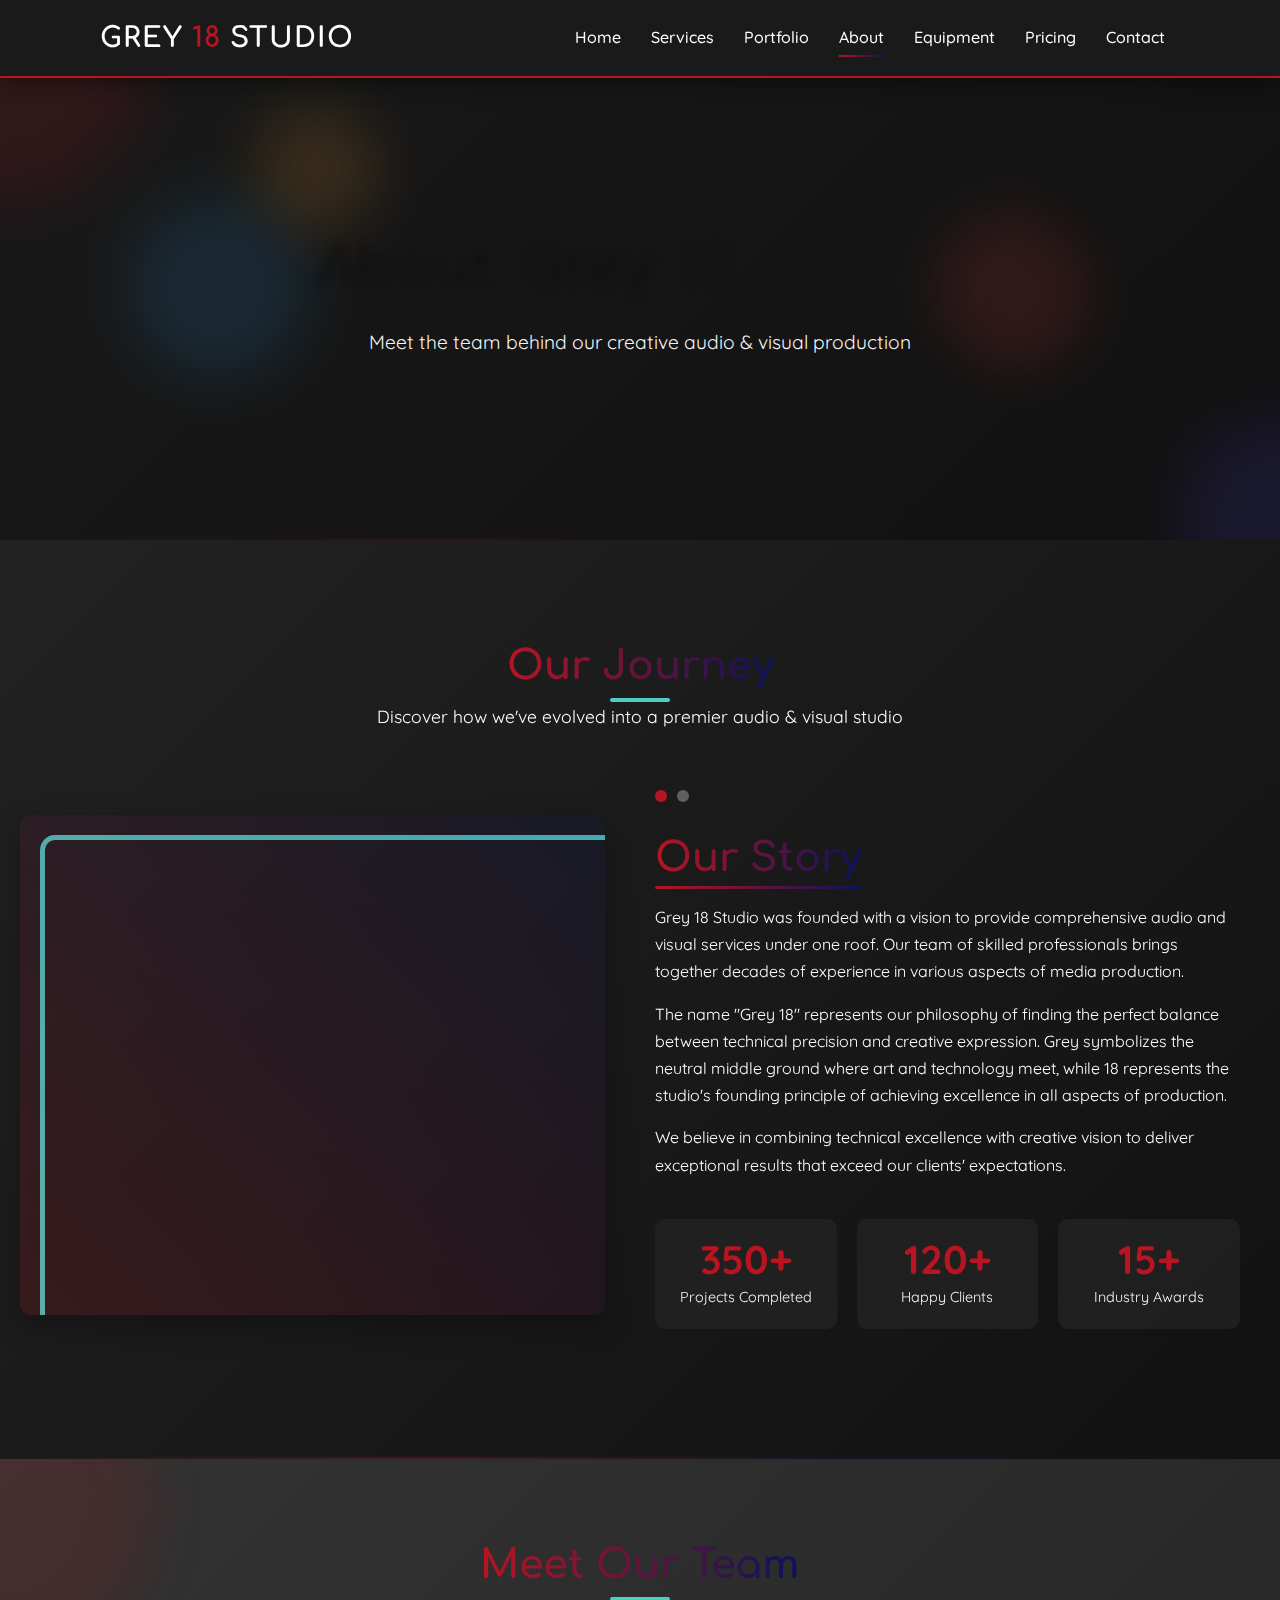
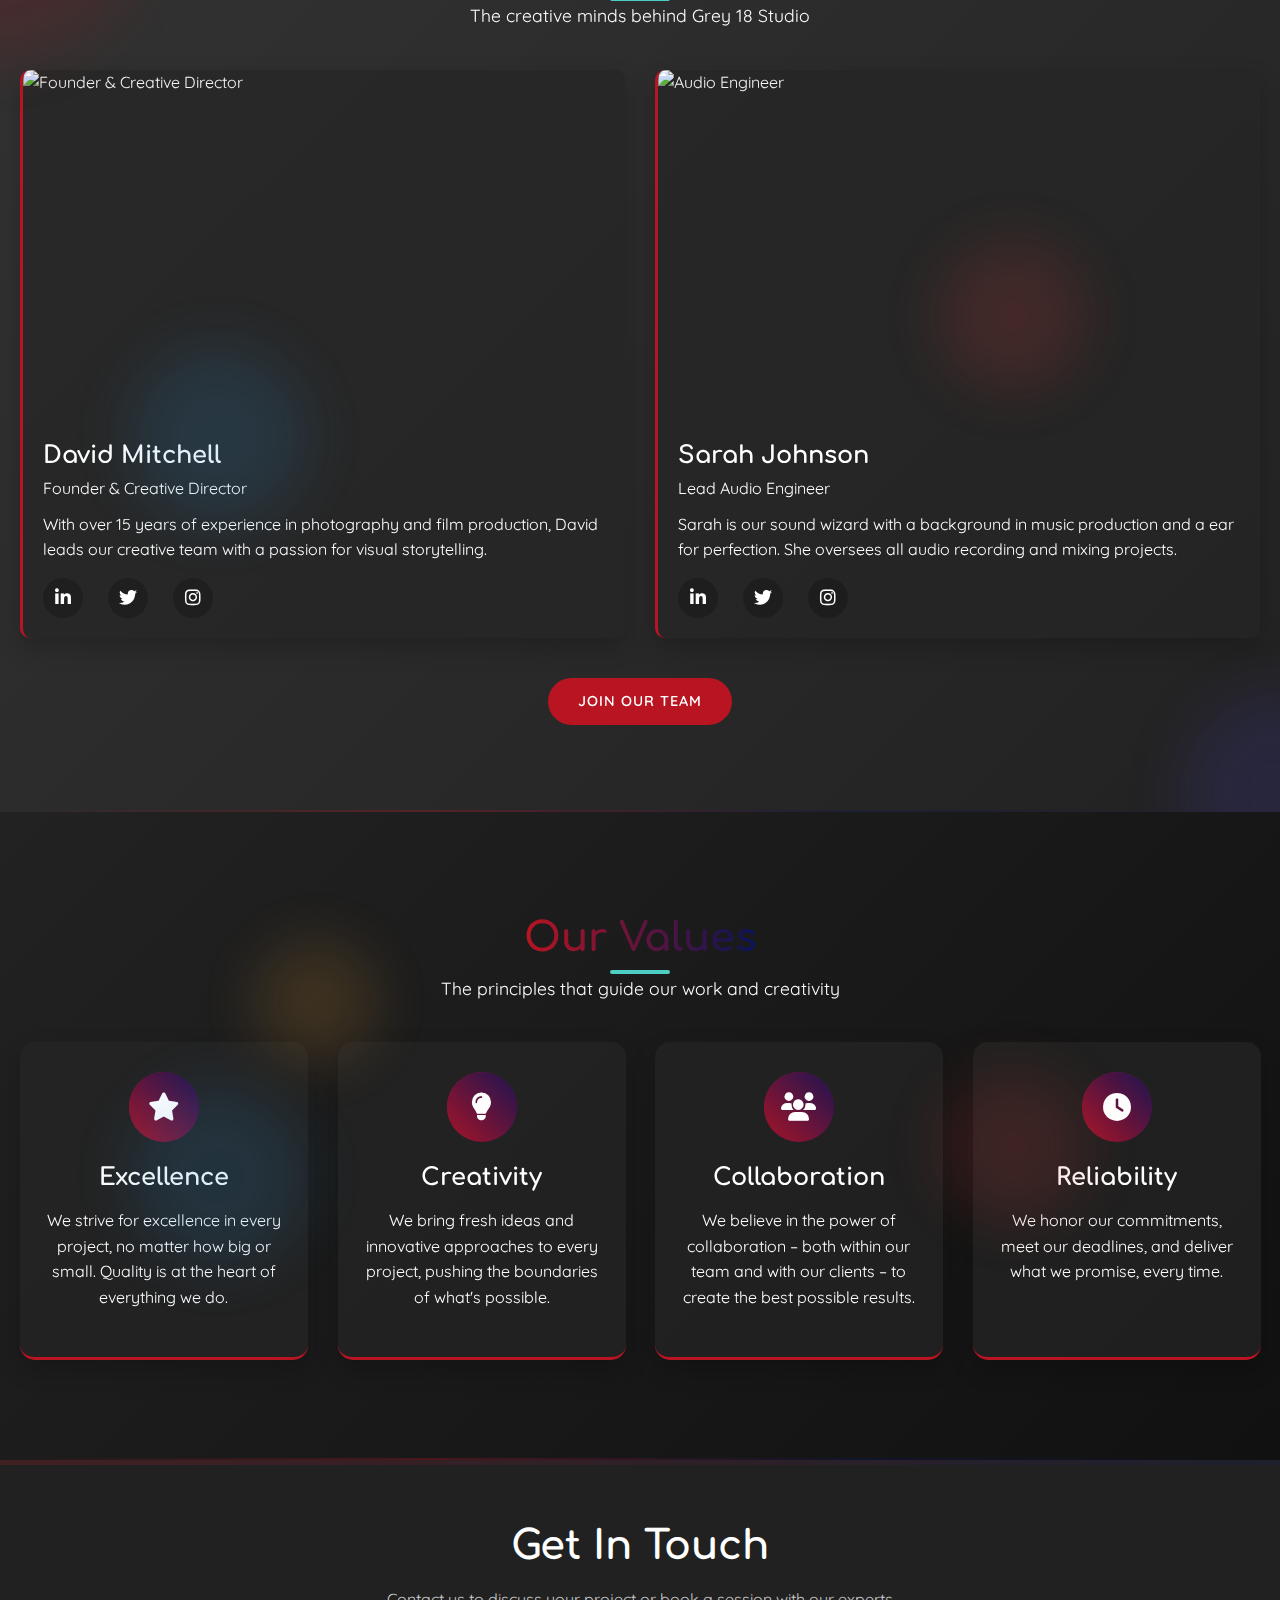
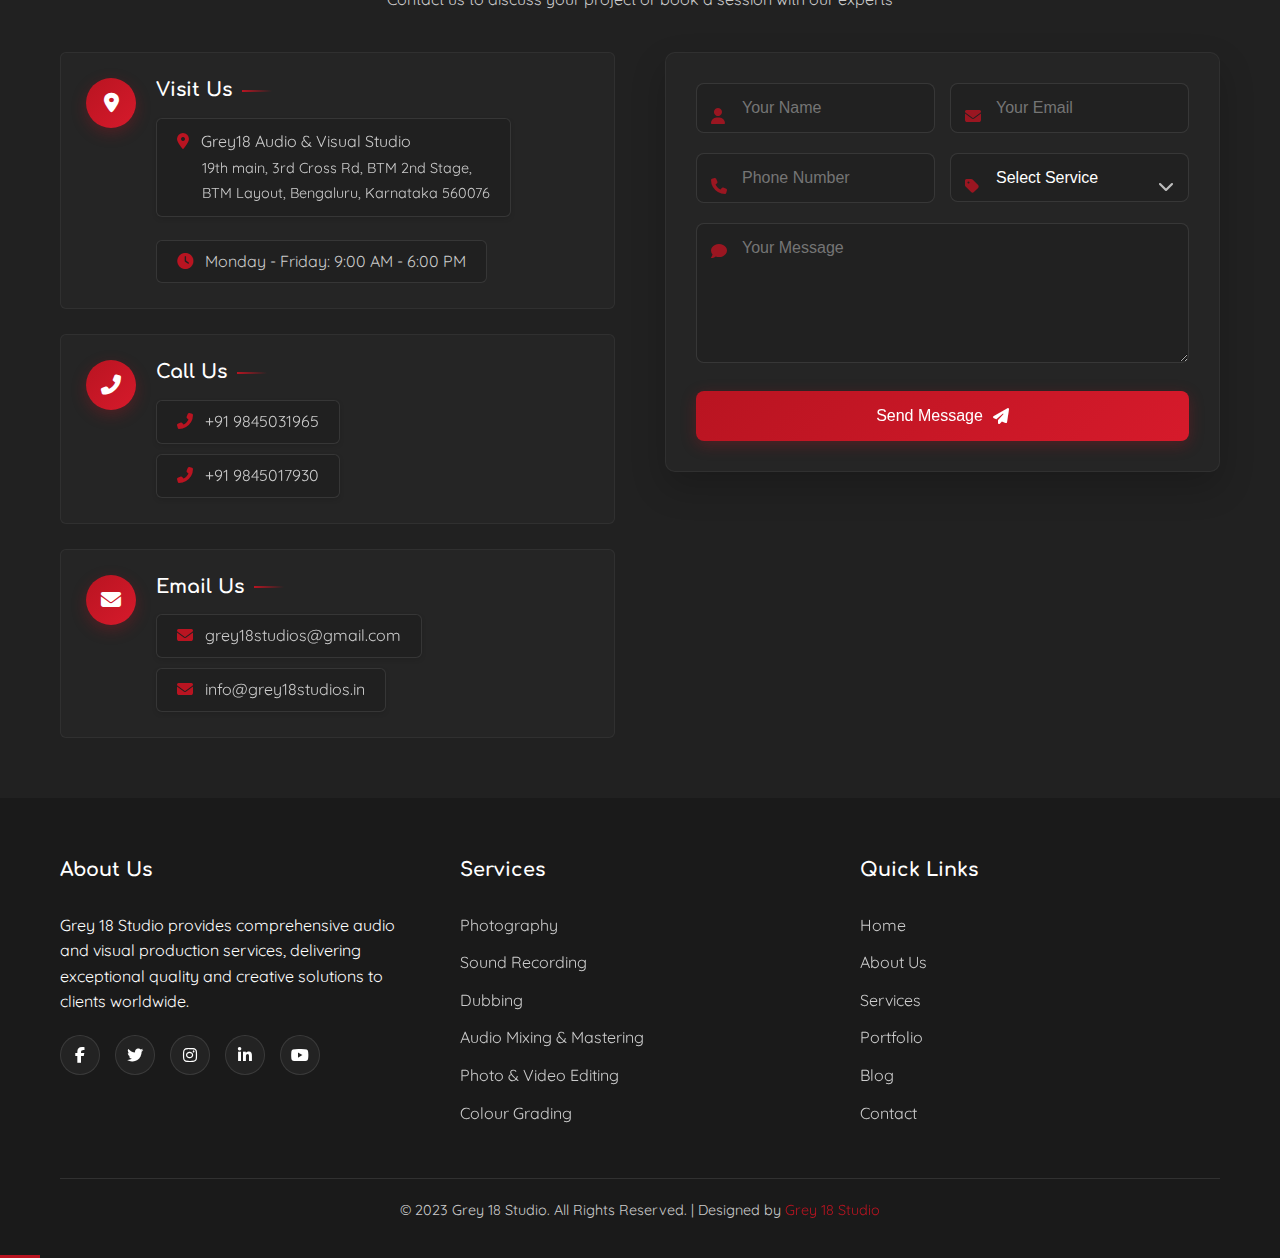
==== commit 73f8e58c: "fixed about section" ====
--- a/about.html
+++ b/about.html
@@ -47,11 +47,13 @@
         .team-section {
             padding: 80px 0;
             background-color: transparent;
+            position: relative;
+            overflow: hidden;
         }
         
         .team-grid {
             display: grid;
-            grid-template-columns: repeat(auto-fit, minmax(300px, 1fr));
+            grid-template-columns: repeat(2, 1fr);
             gap: 30px;
             margin-top: 40px;
         }
@@ -63,16 +65,33 @@
             box-shadow: 0 10px 25px rgba(0, 0, 0, 0.2);
             border-left: 3px solid var(--accent-primary);
             transition: transform 0.3s ease, box-shadow 0.3s ease;
+            position: relative;
         }
         
         .team-member:hover {
             transform: translateY(-10px);
             box-shadow: 0 15px 30px rgba(0, 0, 0, 0.3);
         }
+
+        .team-member:after {
+            content: '';
+            position: absolute;
+            inset: 0;
+            background: linear-gradient(to bottom, transparent 50%, rgba(0, 0, 0, 0.8) 100%);
+            z-index: 1;
+            opacity: 0;
+            transition: opacity 0.3s ease;
+        }
+
+        .team-member:hover:after {
+            opacity: 1;
+        }
         
         .member-info {
             padding: 20px;
             color: var(--white);
+            position: relative;
+            z-index: 2;
         }
         
         /* Increase text visibility */
@@ -88,16 +107,43 @@
             color: var(--white);
         }
         
+        .social-links {
+            display: flex;
+            justify-content: flex-start;
+            margin-top: 15px;
+        }
+        
         .social-links a {
             color: var(--white);
-            margin-right: 10px;
+            margin-right: 15px;
             font-size: 18px;
             transition: transform 0.3s ease, color 0.3s ease;
+            display: flex;
+            align-items: center;
+            justify-content: center;
+            width: 40px;
+            height: 40px;
+            border-radius: 50%;
+            background-color: rgba(0, 0, 0, 0.2);
         }
         
         .social-links a:hover {
-            color: var(--accent-primary);
-            transform: translateY(-3px);
+            color: var(--white);
+            transform: translateY(-3px) scale(1.1);
+            background-color: var(--accent-primary);
+            animation: pulse 1s infinite;
+        }
+
+        @keyframes pulse {
+            0% {
+                box-shadow: 0 0 0 0 rgba(185, 20, 33, 0.7);
+            }
+            70% {
+                box-shadow: 0 0 0 10px rgba(185, 20, 33, 0);
+            }
+            100% {
+                box-shadow: 0 0 0 0 rgba(185, 20, 33, 0);
+            }
         }
         
         /* For proper layout in certain areas, we need to maintain left alignment */
@@ -121,6 +167,7 @@
             background-color: rgba(37, 37, 37, 0.7);
             box-shadow: 0 10px 25px rgba(0, 0, 0, 0.2);
             border-bottom: 3px solid var(--accent-primary);
+            transform: translateY(0);
         }
 
         .value-card:hover {
@@ -131,6 +178,8 @@
         /* Fix for any remaining color issues */
         .about-story, .values-section {
             background: var(--grey-gradient-2) !important;
+            position: relative;
+            overflow: hidden;
         }
         
         .value-icon {
@@ -144,10 +193,37 @@
             justify-content: center;
             border-radius: 50%;
             font-size: 28px;
+            position: relative;
+            z-index: 1;
+            overflow: hidden;
+        }
+
+        .value-icon:before {
+            content: '';
+            position: absolute;
+            top: -10px;
+            left: -10px;
+            right: -10px;
+            bottom: -10px;
+            background: linear-gradient(45deg, var(--accent-primary), var(--accent-secondary));
+            z-index: -1;
+            animation: spin 10s linear infinite;
+            border-radius: 40%;
+        }
+
+        @keyframes spin {
+            0% {
+                transform: rotate(0deg);
+            }
+            100% {
+                transform: rotate(360deg);
+            }
         }
         
         .value-card h3, .value-card p {
             color: var(--white);
+            position: relative;
+            z-index: 1;
         }
         
         /* Force team section visibility */
@@ -169,18 +245,89 @@
             justify-content: center;
             text-align: center;
             position: relative;
-        }
-        
-        .about-hero::before {
-            content: '';
+            overflow: hidden;
+        }
+
+        /* Hero background shapes */
+        .hero-shapes {
             position: absolute;
             top: 0;
             left: 0;
             width: 100%;
             height: 100%;
-            background-image: radial-gradient(circle at 80% 60%, rgba(9, 20, 88, 0.1) 0%, transparent 8%);
-            animation: shimmer 15s infinite alternate;
+            z-index: 1;
+            overflow: hidden;
             pointer-events: none;
+        }
+
+        .shape {
+            position: absolute;
+            border-radius: 50%;
+            background: var(--accent-primary);
+            opacity: 0.15;
+            filter: blur(30px);
+            animation: floatAnimation 8s infinite alternate ease-in-out;
+        }
+        
+        .shape-1 {
+            width: 300px;
+            height: 300px;
+            top: -100px;
+            left: -150px;
+            background: var(--accent-primary);
+            animation-duration: 10s;
+        }
+        
+        .shape-2 {
+            width: 200px;
+            height: 200px;
+            bottom: -80px;
+            right: -100px;
+            background: #4e42d4;
+            animation-duration: 8s;
+            animation-delay: 1s;
+        }
+        
+        .shape-3 {
+            width: 150px;
+            height: 150px;
+            top: 40%;
+            right: 15%;
+            background: #e83c3c;
+            animation-duration: 12s;
+            animation-delay: 2s;
+        }
+        
+        .shape-4 {
+            width: 180px;
+            height: 180px;
+            bottom: 30%;
+            left: 10%;
+            background: #2c92d5;
+            animation-duration: 15s;
+            animation-delay: 0.5s;
+        }
+        
+        .shape-5 {
+            width: 120px;
+            height: 120px;
+            top: 20%;
+            left: 20%;
+            background: #ffac33;
+            animation-duration: 18s;
+            animation-delay: 2s;
+        }
+        
+        @keyframes floatAnimation {
+            0% {
+                transform: translate(0, 0) scale(1);
+            }
+            50% {
+                transform: translate(20px, 20px) scale(1.1);
+            }
+            100% {
+                transform: translate(-20px, -10px) scale(0.9);
+            }
         }
         
         .about-hero-content {
@@ -199,12 +346,38 @@
             background: linear-gradient(to right, var(--white), #e0e0e0);
             -webkit-background-clip: text;
             -webkit-text-fill-color: transparent;
+            opacity: 0;
+            transform: translateY(30px);
         }
         
         .about-hero-content p {
             font-size: 1.2rem;
             margin-bottom: 2rem;
             color: var(--light-grey);
+            opacity: 0;
+            transform: translateY(30px);
+        }
+
+        /* Animated heading with words */
+        .animated-heading {
+            position: relative;
+            overflow: visible;
+            margin-bottom: 30px;
+            line-height: 1.3;
+            font-size: 3.8rem;
+            color: #fff;
+            text-shadow: 0 5px 15px rgba(0, 0, 0, 0.3);
+            display: inline-block;
+            max-width: 100%;
+            width: 100%;
+        }
+
+        .animated-heading .word {
+            display: inline-block;
+            opacity: 0;
+            transform: translateY(30px) rotate(0);
+            margin-right: 10px;
+            white-space: nowrap;
         }
         
         /* Consistent section styling */
@@ -277,6 +450,8 @@
             padding: 20px;
             border-radius: var(--card-border-radius);
             transition: transform 0.3s ease, box-shadow 0.3s ease;
+            transform: translateY(30px);
+            opacity: 0;
         }
         
         .stat:hover {
@@ -297,7 +472,301 @@
             font-size: 0.9rem;
             color: var(--light-grey);
         }
-        
+
+        /* Animation classes */
+        .animate-on-scroll {
+            opacity: 0;
+            will-change: transform, opacity;
+        }
+
+        .animate-on-scroll.fade-in {
+            transform: translateZ(0); /* Force hardware acceleration */
+        }
+
+        .animate-on-scroll.fade-in.animated {
+            animation: fadeIn 0.6s cubic-bezier(0.215, 0.61, 0.355, 1) forwards;
+        }
+
+        .animate-on-scroll.fade-up {
+            transform: translate3d(0, 30px, 0);
+        }
+
+        .animate-on-scroll.fade-up.animated {
+            animation: fadeInUp 0.6s cubic-bezier(0.215, 0.61, 0.355, 1) forwards;
+        }
+
+        .animate-on-scroll.fade-down {
+            transform: translate3d(0, -30px, 0);
+        }
+
+        .animate-on-scroll.fade-down.animated {
+            animation: fadeInDown 0.6s cubic-bezier(0.215, 0.61, 0.355, 1) forwards;
+        }
+
+        .animate-on-scroll.zoom-in {
+            transform: scale3d(0.8, 0.8, 0.8);
+        }
+
+        .animate-on-scroll.zoom-in.animated {
+            animation: zoomIn 0.6s cubic-bezier(0.215, 0.61, 0.355, 1) forwards;
+        }
+
+        @keyframes fadeIn {
+            from {
+                opacity: 0;
+            }
+            to {
+                opacity: 1;
+            }
+        }
+
+        @keyframes fadeInUp {
+            from {
+                opacity: 0;
+                transform: translate3d(0, 30px, 0);
+            }
+            to {
+                opacity: 1;
+                transform: translate3d(0, 0, 0);
+            }
+        }
+
+        @keyframes fadeInDown {
+            from {
+                opacity: 0;
+                transform: translate3d(0, -30px, 0);
+            }
+            to {
+                opacity: 1;
+                transform: translate3d(0, 0, 0);
+            }
+        }
+
+        @keyframes zoomIn {
+            from {
+                opacity: 0;
+                transform: scale3d(0.8, 0.8, 0.8);
+            }
+            to {
+                opacity: 1;
+                transform: scale3d(1, 1, 1);
+            }
+        }
+
+        /* Story section animation */
+        .story-image, .story-text {
+            opacity: 0;
+            transform: translateY(30px);
+        }
+
+        .story-content {
+            display: flex;
+            flex-direction: row;
+            gap: 30px;
+            align-items: center;
+        }
+
+        .story-image {
+            flex: 1;
+            border-radius: 10px;
+            overflow: hidden;
+            box-shadow: 0 10px 30px rgba(0, 0, 0, 0.3);
+            position: relative;
+            height: 500px;
+        }
+
+        .story-image img {
+            width: 100%;
+            height: 100%;
+            object-fit: cover;
+            object-position: center;
+            display: block;
+            transform: scale(1.1);
+            transition: transform 0.5s ease;
+        }
+
+        .story-image:hover img {
+            transform: scale(1.2);
+        }
+
+        .parallax-wrapper {
+            position: relative;
+            height: 100%;
+            overflow: hidden;
+            border-radius: 10px;
+        }
+
+        .parallax-image {
+            position: absolute;
+            top: 0;
+            left: 0;
+            width: 100%;
+            height: 120%;
+            background-image: url('https://images.unsplash.com/photo-1598488035139-bdbb2231ce04');
+            background-size: cover;
+            background-position: center;
+            will-change: transform;
+        }
+
+        .image-overlay {
+            position: absolute;
+            top: 0;
+            left: 0;
+            width: 100%;
+            height: 100%;
+            background: linear-gradient(45deg, rgba(185, 20, 33, 0.3), rgba(9, 20, 88, 0.3));
+            z-index: 1;
+            opacity: 0.6;
+        }
+
+        .story-text {
+            flex: 1;
+        }
+
+        /* Scroll animation for horizontal section switching */
+        .story-sections {
+            position: relative;
+            width: 100%;
+            overflow: visible;
+            min-height: 300px;
+            margin-bottom: 20px;
+            transition: height 0.3s ease;
+        }
+
+        .story-section {
+            opacity: 0;
+            transform: translateY(20px);
+            transition: opacity 0.5s ease, transform 0.5s ease, visibility 0.5s ease;
+            position: absolute;
+            top: 0;
+            left: 0;
+            width: 100%;
+            height: auto;
+            pointer-events: none;
+            visibility: hidden;
+        }
+
+        .story-section.active {
+            opacity: 1;
+            transform: translateY(0);
+            position: relative;
+            pointer-events: auto;
+            visibility: visible;
+        }
+
+        .story-section p {
+            margin-bottom: 15px;
+            line-height: 1.7;
+            opacity: 0;
+            transform: translateY(15px);
+            transition: opacity 0.5s ease, transform 0.5s ease;
+        }
+
+        .story-section.active p {
+            opacity: 1;
+            transform: translateY(0);
+        }
+
+        .story-section.active p:nth-child(2) {
+            transition-delay: 0.1s;
+        }
+
+        .story-section.active p:nth-child(3) {
+            transition-delay: 0.2s;
+        }
+
+        .story-section.active p:nth-child(4) {
+            transition-delay: 0.3s;
+        }
+
+        /* Add some space below section indicator to prevent content jump when switching */
+        .section-indicator {
+            display: flex;
+            justify-content: flex-start;
+            margin: 20px 0 30px;
+            gap: 10px;
+        }
+
+        .section-dot {
+            width: 12px;
+            height: 12px;
+            border-radius: 50%;
+            background-color: rgba(255, 255, 255, 0.3);
+            cursor: pointer;
+            transition: background-color 0.3s ease, transform 0.3s ease;
+            position: relative;
+            overflow: hidden;
+        }
+
+        .section-dot.active {
+            background-color: var(--accent-primary);
+            transform: scale(1.3);
+        }
+
+        .section-dot:hover {
+            background-color: rgba(255, 255, 255, 0.5);
+        }
+
+        .section-dot:before {
+            content: '';
+            position: absolute;
+            width: 100%;
+            height: 100%;
+            top: 0;
+            left: 0;
+            background: radial-gradient(circle, rgba(255,255,255,0.7) 0%, rgba(255,255,255,0) 70%);
+            opacity: 0;
+            transition: opacity 0.3s ease;
+        }
+
+        .section-dot:hover:before {
+            opacity: 1;
+        }
+
+        .section-dot .ripple {
+            position: absolute;
+            width: 100%;
+            height: 100%;
+            top: 0;
+            left: 0;
+            background: rgba(255, 255, 255, 0.5);
+            border-radius: 50%;
+            transform: scale(0);
+            animation: rippleEffect 1s ease-out;
+        }
+
+        @keyframes rippleEffect {
+            to {
+                transform: scale(4);
+                opacity: 0;
+            }
+        }
+
+        .story-section h2 {
+            margin-bottom: 20px;
+            font-size: 2.5rem;
+            background: linear-gradient(to right, var(--accent-primary), var(--accent-secondary));
+            -webkit-background-clip: text;
+            -webkit-text-fill-color: transparent;
+            position: relative;
+            display: inline-block;
+        }
+
+        .story-section h2::after {
+            content: '';
+            position: absolute;
+            bottom: -5px;
+            left: 0;
+            width: 0;
+            height: 3px;
+            background: var(--accent-gradient);
+            transition: width 0.8s ease;
+        }
+
+        .story-section.active h2::after {
+            width: 100%;
+        }
+
         /* Responsive adjustments */
         @media screen and (max-width: 768px) {
             .about-hero-content h1 {
@@ -323,6 +792,28 @@
             .values-grid {
                 grid-template-columns: 1fr;
             }
+        }
+
+        .section-header {
+            text-align: center;
+            margin-bottom: 40px;
+            opacity: 0;
+            transform: translateY(30px);
+        }
+
+        .section-header h2 {
+            font-size: 2.5rem;
+            margin-bottom: 10px;
+            background: linear-gradient(to right, var(--accent-primary), var(--accent-secondary));
+            -webkit-background-clip: text;
+            -webkit-text-fill-color: transparent;
+        }
+
+        .team-cta {
+            margin-top: 40px;
+            text-align: center;
+            opacity: 0;
+            transform: translateY(30px);
         }
     </style>
 </head>
@@ -331,30 +822,60 @@
     <div id="header-container"></div>
 
     <section class="about-hero">
+        <div class="hero-shapes">
+            <div class="shape shape-1"></div>
+            <div class="shape shape-2"></div>
+            <div class="shape shape-3"></div>
+            <div class="shape shape-4"></div>
+            <div class="shape shape-5"></div>
+        </div>
         <div class="about-hero-content">
-            <h1>About Grey 18 Studio</h1>
+            <h1 class="animated-heading">
+                <span class="word">About</span>
+                <span class="word">Grey</span>
+                <span class="word">18</span>
+                <span class="word">Studio</span>
+            </h1>
             <p>Meet the team behind our creative audio & visual production</p>
         </div>
     </section>
 
-    <section class="about-story">
+    <section class="about-story animate-on-scroll">
         <div class="container">
+            <div class="section-header animate-on-scroll fade-up">
+                <h2>Our Journey</h2>
+                <p>Discover how we've evolved into a premier audio & visual studio</p>
+            </div>
             <div class="story-content">
-                <div class="story-image">
-                    <img src="https://source.unsplash.com/random/800x600/?studio" alt="Grey 18 Studio">
+                <div class="story-image animate-on-scroll fade-right">
+                    <div class="parallax-wrapper">
+                        <div class="parallax-image"></div>
+                        <div class="image-overlay"></div>
+                    </div>
                 </div>
-                <div class="story-text">
-                    <h2>Our Story</h2>
-                    <p>Grey 18 Studio was founded with a vision to provide comprehensive audio and visual services under one roof. Our team of skilled professionals brings together decades of experience in various aspects of media production.</p>
-                    <p>The name "Grey 18" represents our philosophy of finding the perfect balance between technical precision and creative expression. Grey symbolizes the neutral middle ground where art and technology meet, while 18 represents the studio's founding principle of achieving excellence in all aspects of production.</p>
-                    <p>We believe in combining technical excellence with creative vision to deliver exceptional results that exceed our clients' expectations.</p>
+                <div class="story-text animate-on-scroll fade-left">
+                    <div class="story-sections">
+                        <div class="section-indicator">
+                            <div class="section-dot active" data-section="story"></div>
+                            <div class="section-dot" data-section="approach"></div>
+                        </div>
+                        
+                        <div class="story-section active" id="section-story">
+                            <h2>Our Story</h2>
+                            <p>Grey 18 Studio was founded with a vision to provide comprehensive audio and visual services under one roof. Our team of skilled professionals brings together decades of experience in various aspects of media production.</p>
+                            <p>The name "Grey 18" represents our philosophy of finding the perfect balance between technical precision and creative expression. Grey symbolizes the neutral middle ground where art and technology meet, while 18 represents the studio's founding principle of achieving excellence in all aspects of production.</p>
+                            <p>We believe in combining technical excellence with creative vision to deliver exceptional results that exceed our clients' expectations.</p>
+                        </div>
+                        
+                        <div class="story-section" id="section-approach">
+                            <h2>Our Approach</h2>
+                            <p>At Grey 18, we take a collaborative approach to every project. We work closely with our clients to understand their vision and bring it to life with our expertise and state-of-the-art equipment.</p>
+                            <p>Whether you're looking for photography, audio recording, dubbing, or post-production services, we have the skills and facilities to make your project shine. Our team is committed to delivering the highest quality results on time and within budget.</p>
+                            <p>Our process begins with a detailed consultation to understand your needs, followed by meticulous planning and execution. Throughout the project, we maintain open communication and provide regular updates to ensure your vision is being realized.</p>
+                        </div>
+                    </div>
                     
-                    <h2>Our Approach</h2>
-                    <p>At Grey 18, we take a collaborative approach to every project. We work closely with our clients to understand their vision and bring it to life with our expertise and state-of-the-art equipment.</p>
-                    <p>Whether you're looking for photography, audio recording, dubbing, or post-production services, we have the skills and facilities to make your project shine. Our team is committed to delivering the highest quality results on time and within budget.</p>
-                    <p>Our process begins with a detailed consultation to understand your needs, followed by meticulous planning and execution. Throughout the project, we maintain open communication and provide regular updates to ensure your vision is being realized.</p>
-                    
-                    <div class="about-stats">
+                    <div class="about-stats" style="margin-top: 40px;">
                         <div class="stat">
                             <span class="count">350+</span>
                             <span class="label">Projects Completed</span>
@@ -374,93 +895,72 @@
     </section>
 
     <section class="team-section">
+        <div class="hero-shapes">
+            <div class="shape shape-1"></div>
+            <div class="shape shape-2"></div>
+            <div class="shape shape-3"></div>
+            <div class="shape shape-4"></div>
+        </div>
         <div class="container">
-            <div class="section-header">
+            <div class="section-header animate-on-scroll fade-up">
                 <h2>Meet Our Team</h2>
                 <p>The creative minds behind Grey 18 Studio</p>
             </div>
             
             <div class="team-grid">
-                <div class="team-member">
+                <div class="team-member animate-on-scroll fade-up">
                     <div class="member-image">
-                        <img src="https://source.unsplash.com/random/400x500/?portrait-man" alt="Founder & Creative Director">
+                        <img src="https://images.unsplash.com/photo-1560250097-0b93528c311a" alt="Founder & Creative Director">
                     </div>
                     <div class="member-info">
                         <h3>David Mitchell</h3>
                         <p class="position">Founder & Creative Director</p>
                         <p class="description">With over 15 years of experience in photography and film production, David leads our creative team with a passion for visual storytelling.</p>
                         <div class="social-links">
-                            <a href="#"><i class="fab fa-linkedin-in"></i></a>
-                            <a href="#"><i class="fab fa-twitter"></i></a>
-                            <a href="#"><i class="fab fa-instagram"></i></a>
+                            <a href="#" class="social-icon"><i class="fab fa-linkedin-in"></i></a>
+                            <a href="#" class="social-icon"><i class="fab fa-twitter"></i></a>
+                            <a href="#" class="social-icon"><i class="fab fa-instagram"></i></a>
                         </div>
                     </div>
                 </div>
                 
-                <div class="team-member">
+                <div class="team-member animate-on-scroll fade-up" data-delay="200">
                     <div class="member-image">
-                        <img src="https://source.unsplash.com/random/400x500/?portrait-woman" alt="Audio Engineer">
+                        <img src="https://images.unsplash.com/photo-1573496359142-b8d87734a5a2" alt="Audio Engineer">
                     </div>
                     <div class="member-info">
                         <h3>Sarah Johnson</h3>
                         <p class="position">Lead Audio Engineer</p>
                         <p class="description">Sarah is our sound wizard with a background in music production and a ear for perfection. She oversees all audio recording and mixing projects.</p>
                         <div class="social-links">
-                            <a href="#"><i class="fab fa-linkedin-in"></i></a>
-                            <a href="#"><i class="fab fa-twitter"></i></a>
-                            <a href="#"><i class="fab fa-instagram"></i></a>
-                        </div>
-                    </div>
-                </div>
-                
-                <div class="team-member">
-                    <div class="member-image">
-                        <img src="https://source.unsplash.com/random/400x500/?portrait-man-2" alt="Post-Production Specialist">
-                    </div>
-                    <div class="member-info">
-                        <h3>Michael Chen</h3>
-                        <p class="position">Post-Production Specialist</p>
-                        <p class="description">Michael's attention to detail and technical expertise in video editing and color grading brings our visual projects to the next level.</p>
-                        <div class="social-links">
-                            <a href="#"><i class="fab fa-linkedin-in"></i></a>
-                            <a href="#"><i class="fab fa-twitter"></i></a>
-                            <a href="#"><i class="fab fa-instagram"></i></a>
-                        </div>
-                    </div>
-                </div>
-                
-                <div class="team-member">
-                    <div class="member-image">
-                        <img src="https://source.unsplash.com/random/400x500/?portrait-woman-2" alt="Voice-Over Artist">
-                    </div>
-                    <div class="member-info">
-                        <h3>Emily Rodriguez</h3>
-                        <p class="position">Voice-Over Director</p>
-                        <p class="description">Emily leads our dubbing and voice-over department with her multilingual skills and extensive experience in voice acting and direction.</p>
-                        <div class="social-links">
-                            <a href="#"><i class="fab fa-linkedin-in"></i></a>
-                            <a href="#"><i class="fab fa-twitter"></i></a>
-                            <a href="#"><i class="fab fa-instagram"></i></a>
+                            <a href="#" class="social-icon"><i class="fab fa-linkedin-in"></i></a>
+                            <a href="#" class="social-icon"><i class="fab fa-twitter"></i></a>
+                            <a href="#" class="social-icon"><i class="fab fa-instagram"></i></a>
                         </div>
                     </div>
                 </div>
             </div>
             
-            <div class="team-cta">
+            <div class="team-cta animate-on-scroll fade-up">
                 <a href="contact.html" class="btn primary">Join Our Team</a>
             </div>
         </div>
     </section>
 
     <section class="values-section">
+        <div class="hero-shapes">
+            <div class="shape shape-3"></div>
+            <div class="shape shape-4"></div>
+            <div class="shape shape-5"></div>
+        </div>
         <div class="container">
-            <div class="section-header">
+            <div class="section-header animate-on-scroll fade-up">
                 <h2>Our Values</h2>
                 <p>The principles that guide our work and creativity</p>
             </div>
             
             <div class="values-grid">
-                <div class="value-card">
+                <div class="value-card animate-on-scroll fade-up">
                     <div class="value-icon">
                         <i class="fas fa-star"></i>
                     </div>
@@ -468,7 +968,7 @@
                     <p>We strive for excellence in every project, no matter how big or small. Quality is at the heart of everything we do.</p>
                 </div>
                 
-                <div class="value-card">
+                <div class="value-card animate-on-scroll fade-up" data-delay="100">
                     <div class="value-icon">
                         <i class="fas fa-lightbulb"></i>
                     </div>
@@ -476,7 +976,7 @@
                     <p>We bring fresh ideas and innovative approaches to every project, pushing the boundaries of what's possible.</p>
                 </div>
                 
-                <div class="value-card">
+                <div class="value-card animate-on-scroll fade-up" data-delay="200">
                     <div class="value-icon">
                         <i class="fas fa-users"></i>
                     </div>
@@ -484,7 +984,7 @@
                     <p>We believe in the power of collaboration – both within our team and with our clients – to create the best possible results.</p>
                 </div>
                 
-                <div class="value-card">
+                <div class="value-card animate-on-scroll fade-up" data-delay="300">
                     <div class="value-icon">
                         <i class="fas fa-clock"></i>
                     </div>
@@ -501,5 +1001,440 @@
     <!-- Main Scripts -->
     <script src="script.js"></script>
     <script src="main.js"></script>
+    
+    <script>
+        document.addEventListener('DOMContentLoaded', function() {
+            // Hero animation
+            const heroWords = document.querySelectorAll('.animated-heading .word');
+            const heroContent = document.querySelector('.about-hero-content p');
+            
+            gsap.set(heroWords, { opacity: 0, y: 30 });
+            gsap.set(heroContent, { opacity: 0, y: 30 });
+            
+            const heroTl = gsap.timeline({ delay: 0.5 });
+            
+            heroTl.to(heroWords, {
+                opacity: 1,
+                y: 0,
+                duration: 0.7,
+                stagger: 0.15,
+                ease: "power3.out"
+            }).to(heroContent, {
+                opacity: 1,
+                y: 0,
+                duration: 0.7,
+                ease: "power3.out"
+            }, "-=0.4");
+            
+            // Initialize animations for elements with data-animation
+            const animatedElements = document.querySelectorAll('.animate-on-scroll');
+            
+            function isElementInViewport(el) {
+                const rect = el.getBoundingClientRect();
+                return (
+                    rect.top <= (window.innerHeight || document.documentElement.clientHeight) * 0.8 &&
+                    rect.bottom >= 0
+                );
+            }
+            
+            function checkAnimation() {
+                animatedElements.forEach(element => {
+                    const delay = parseInt(element.dataset.delay) || 0;
+                    
+                    if (isElementInViewport(element)) {
+                        setTimeout(() => {
+                            if (element.classList.contains('fade-up')) {
+                                gsap.to(element, {
+                                    opacity: 1,
+                                    y: 0,
+                                    duration: 0.7,
+                                    ease: "power3.out"
+                                });
+                            } else if (element.classList.contains('fade-right')) {
+                                gsap.to(element, {
+                                    opacity: 1,
+                                    x: 0,
+                                    duration: 0.7,
+                                    ease: "power3.out"
+                                });
+                            } else if (element.classList.contains('fade-left')) {
+                                gsap.to(element, {
+                                    opacity: 1,
+                                    x: 0,
+                                    duration: 0.7,
+                                    ease: "power3.out"
+                                });
+                            } else {
+                                gsap.to(element, {
+                                    opacity: 1,
+                                    duration: 0.7,
+                                    ease: "power3.out"
+                                });
+                            }
+                        }, delay);
+                    }
+                });
+            }
+            
+            // Initialize GSAP ScrollTrigger for section headers
+            gsap.registerPlugin(ScrollTrigger);
+            
+            // Parallax effect for the story image
+            const parallaxImage = document.querySelector('.parallax-image');
+            if (parallaxImage) {
+                gsap.to(parallaxImage, {
+                    yPercent: -20,
+                    ease: "none",
+                    scrollTrigger: {
+                        trigger: ".story-image",
+                        start: "top bottom",
+                        end: "bottom top",
+                        scrub: true
+                    }
+                });
+            }
+            
+            // Section switching in the story section
+            const sectionDots = document.querySelectorAll('.section-dot');
+            const storySections = document.querySelectorAll('.story-section');
+            const sectionsContainer = document.querySelector('.story-sections');
+            
+            // Set height of sections container based on active section
+            function updateSectionsContainerHeight() {
+                const activeSection = document.querySelector('.story-section.active');
+                if (activeSection && sectionsContainer) {
+                    // Add a small buffer to prevent text cutting off
+                    const height = activeSection.offsetHeight + 20;
+                    sectionsContainer.style.height = height + 'px';
+                    
+                    // Force a reflow to ensure the height is applied
+                    void sectionsContainer.offsetHeight;
+                }
+            }
+            
+            // Initialize the container height
+            setTimeout(() => {
+                updateSectionsContainerHeight();
+                
+                // Animate the initial active section
+                const initialActiveSection = document.querySelector('.story-section.active');
+                if (initialActiveSection) {
+                    gsap.fromTo(initialActiveSection,
+                        { opacity: 0, y: 20 },
+                        { 
+                            opacity: 1, 
+                            y: 0, 
+                            duration: 0.6,
+                            ease: "power2.out",
+                            onComplete: () => {
+                                animateSectionParagraphs(initialActiveSection);
+                            }
+                        }
+                    );
+                }
+            }, 100);
+            
+            // Update height on window resize
+            window.addEventListener('resize', updateSectionsContainerHeight);
+            
+            // Function to animate paragraphs when section becomes active
+            function animateSectionParagraphs(section) {
+                const paragraphs = section.querySelectorAll('p');
+                gsap.fromTo(paragraphs, 
+                    { opacity: 0, y: 15 },
+                    { 
+                        opacity: 1, 
+                        y: 0, 
+                        duration: 0.5,
+                        stagger: 0.1,
+                        ease: "power2.out",
+                        onComplete: updateSectionsContainerHeight
+                    }
+                );
+            }
+            
+            sectionDots.forEach(dot => {
+                dot.addEventListener('click', function() {
+                    const sectionId = this.getAttribute('data-section');
+                    const targetSection = document.getElementById(`section-${sectionId}`);
+                    
+                    if (!targetSection) return;
+                    
+                    // Don't do anything if clicking on already active section
+                    if (targetSection.classList.contains('active')) return;
+                    
+                    // Remove active class from all dots
+                    sectionDots.forEach(d => d.classList.remove('active'));
+                    
+                    // Add active class to the clicked dot
+                    this.classList.add('active');
+                    
+                    // Create a ripple effect on the dot
+                    const ripple = document.createElement('span');
+                    ripple.classList.add('ripple');
+                    this.appendChild(ripple);
+                    
+                    // Remove the ripple element after animation completes
+                    setTimeout(() => {
+                        ripple.remove();
+                    }, 1000);
+                    
+                    // Fade out current active section
+                    const currentActiveSection = document.querySelector('.story-section.active');
+                    
+                    if (currentActiveSection) {
+                        gsap.to(currentActiveSection, {
+                            opacity: 0,
+                            y: -20,
+                            duration: 0.3,
+                            ease: "power2.in",
+                            onComplete: () => {
+                                currentActiveSection.classList.remove('active');
+                                currentActiveSection.style.visibility = 'hidden';
+                                
+                                // Fade in new section
+                                targetSection.classList.add('active');
+                                targetSection.style.visibility = 'visible';
+                                
+                                gsap.fromTo(targetSection, 
+                                    { opacity: 0, y: 20 },
+                                    { 
+                                        opacity: 1, 
+                                        y: 0, 
+                                        duration: 0.4,
+                                        ease: "power2.out",
+                                        onComplete: () => {
+                                            animateSectionParagraphs(targetSection);
+                                            updateSectionsContainerHeight();
+                                        }
+                                    }
+                                );
+                            }
+                        });
+                    } else {
+                        // If no active section, just show the target
+                        targetSection.classList.add('active');
+                        targetSection.style.visibility = 'visible';
+                        
+                        gsap.fromTo(targetSection, 
+                            { opacity: 0, y: 20 },
+                            { 
+                                opacity: 1, 
+                                y: 0, 
+                                duration: 0.4,
+                                ease: "power2.out",
+                                onComplete: () => {
+                                    animateSectionParagraphs(targetSection);
+                                    updateSectionsContainerHeight();
+                                }
+                            }
+                        );
+                    }
+                });
+            });
+            
+            // Auto switch between sections every 8 seconds
+            let currentSectionIndex = 0;
+            let sectionInterval;
+            
+            function switchSection() {
+                currentSectionIndex = (currentSectionIndex + 1) % sectionDots.length;
+                sectionDots[currentSectionIndex].click();
+            }
+            
+            // Start auto switching after 5 seconds
+            const autoSwitchTimer = setTimeout(() => {
+                sectionInterval = setInterval(switchSection, 8000);
+                
+                // Clear interval when user interacts with section dots
+                sectionDots.forEach(dot => {
+                    dot.addEventListener('click', () => {
+                        clearInterval(sectionInterval);
+                        
+                        // Update current index based on which dot was clicked
+                        sectionDots.forEach((d, index) => {
+                            if (d === dot) currentSectionIndex = index;
+                        });
+                        
+                        // Restart interval after user interaction
+                        sectionInterval = setInterval(switchSection, 8000);
+                    });
+                });
+            }, 5000);
+            
+            // Make sure to update sections container height when window loads
+            window.addEventListener('load', () => {
+                updateSectionsContainerHeight();
+                
+                // Also update when fonts have loaded
+                if (document.fonts) {
+                    document.fonts.ready.then(updateSectionsContainerHeight);
+                }
+            });
+            
+            // Animate stats section
+            const stats = document.querySelectorAll('.stat');
+            const statsTimeline = gsap.timeline({
+                scrollTrigger: {
+                    trigger: '.about-stats',
+                    start: 'top 75%',
+                    toggleActions: 'play none none none'
+                }
+            });
+            
+            statsTimeline.to(stats, {
+                opacity: 1,
+                y: 0,
+                duration: 0.7,
+                stagger: 0.2,
+                ease: "power3.out"
+            });
+            
+            // Animate the stat numbers
+            function animateValue(element, start, end, duration) {
+                let startTimestamp = null;
+                const step = (timestamp) => {
+                    if (!startTimestamp) startTimestamp = timestamp;
+                    const progress = Math.min((timestamp - startTimestamp) / duration, 1);
+                    element.innerHTML = Math.floor(progress * (end - start) + start) + (element.innerText.includes('+') ? '+' : '');
+                    if (progress < 1) {
+                        window.requestAnimationFrame(step);
+                    }
+                };
+                window.requestAnimationFrame(step);
+            }
+            
+            const statCounts = document.querySelectorAll('.count');
+            
+            statCounts.forEach((statCount) => {
+                const endValue = parseInt(statCount.textContent);
+                statCount.textContent = '0';
+                
+                ScrollTrigger.create({
+                    trigger: statCount,
+                    start: 'top 80%',
+                    onEnter: () => animateValue(statCount, 0, endValue, 2000),
+                    once: true
+                });
+            });
+            
+            // Animate social media icons on hover
+            const socialIcons = document.querySelectorAll('.social-icon');
+            
+            socialIcons.forEach(icon => {
+                icon.addEventListener('mouseenter', () => {
+                    gsap.to(icon, {
+                        y: -5,
+                        scale: 1.1,
+                        duration: 0.2,
+                        ease: "power2.out"
+                    });
+                });
+                
+                icon.addEventListener('mouseleave', () => {
+                    gsap.to(icon, {
+                        y: 0,
+                        scale: 1,
+                        duration: 0.2,
+                        ease: "power2.out"
+                    });
+                });
+            });
+            
+            // Add mouse movement parallax effect to story image
+            const storyImage = document.querySelector('.story-image');
+            if (storyImage) {
+                storyImage.addEventListener('mousemove', function(e) {
+                    const xAxis = (window.innerWidth / 2 - e.pageX) / 25;
+                    const yAxis = (window.innerHeight / 2 - e.pageY) / 25;
+                    
+                    const parallaxEl = this.querySelector('.parallax-image');
+                    if (parallaxEl) {
+                        gsap.to(parallaxEl, {
+                            x: xAxis,
+                            y: yAxis,
+                            duration: 1,
+                            ease: "power2.out"
+                        });
+                    }
+                });
+                
+                storyImage.addEventListener('mouseleave', function() {
+                    const parallaxEl = this.querySelector('.parallax-image');
+                    if (parallaxEl) {
+                        gsap.to(parallaxEl, {
+                            x: 0,
+                            y: 0,
+                            duration: 1,
+                            ease: "power2.out"
+                        });
+                    }
+                });
+            }
+            
+            // Check for animations on scroll
+            window.addEventListener('scroll', checkAnimation);
+            checkAnimation(); // Check on page load
+
+            // Add scroll trigger animations for story section
+            ScrollTrigger.create({
+                trigger: '.story-image',
+                start: 'top 80%',
+                onEnter: () => {
+                    gsap.to('.story-image', {
+                        opacity: 1,
+                        x: 0,
+                        duration: 0.8,
+                        ease: "power2.out"
+                    });
+                    
+                    // Add subtle parallax effect to the image on scroll
+                    gsap.to('.parallax-image', {
+                        yPercent: -20,
+                        ease: "none",
+                        scrollTrigger: {
+                            trigger: ".story-image",
+                            start: "top bottom",
+                            end: "bottom top",
+                            scrub: 1
+                        }
+                    });
+                },
+                once: true
+            });
+            
+            // Add some subtle scroll effects for the story content
+            gsap.to('.story-content', {
+                scrollTrigger: {
+                    trigger: '.story-content',
+                    start: 'top 70%',
+                    end: 'bottom 20%',
+                    scrub: 1
+                },
+                backgroundPosition: "center 30%",
+                ease: "none"
+            });
+            
+            // Add animated highlights to key text elements
+            const highlightElements = document.querySelectorAll('.story-section h2');
+            highlightElements.forEach(element => {
+                ScrollTrigger.create({
+                    trigger: element,
+                    start: 'top 80%',
+                    onEnter: () => {
+                        gsap.fromTo(element,
+                            { backgroundSize: '0% 100%', backgroundPosition: 'left' },
+                            { 
+                                backgroundSize: '100% 100%',
+                                duration: 1,
+                                ease: "power2.out"
+                            }
+                        );
+                    },
+                    once: true
+                });
+            });
+        });
+    </script>
 </body>
 </html> 
--- a/styles-updated.css
+++ b/styles-updated.css
@@ -530,19 +530,59 @@
 }
 
 .service-icon {
-    margin-bottom: 20px;
-    position: relative;
-    overflow: hidden;
-    transition: transform 0.3s ease, color 0.3s ease;
+    width: 90px;
+    height: 90px;
+    display: flex;
+    align-items: center;
+    justify-content: center;
+    border-radius: 50%;
+    background: var(--accent-primary);
+    margin-bottom: 25px;
+    font-size: 2.2rem;
+    color: var(--white);
+    position: relative;
+    transition: all 0.4s ease;
 }
 
 .service-icon i {
     font-size: 2.5rem;
-    color: var(--accent-teal);
+    color: var(--white);
+    transition: transform 0.4s cubic-bezier(0.175, 0.885, 0.32, 1.275), color 0.3s ease;
+}
+
+.service-icon::after {
+    content: '';
+    position: absolute;
+    width: 100%;
+    height: 100%;
+    border-radius: 50%;
+    border: 2px solid var(--accent-primary);
+    animation: pulseRing 2s infinite;
+}
+
+@keyframes pulseRing {
+    0% {
+        transform: scale(0.8);
+        opacity: 0.8;
+    }
+    70% {
+        transform: scale(1.1);
+        opacity: 0;
+    }
+    100% {
+        transform: scale(0.8);
+        opacity: 0;
+    }
 }
 
 .service-card:hover .service-icon {
-    transform: scale(1.1);
+    transform: scale(1.1) translateY(-10px);
+    background: var(--accent-secondary);
+    box-shadow: 0 10px 25px rgba(9, 20, 88, 0.3);
+}
+
+.service-card:hover .service-icon i {
+    transform: rotateY(180deg);
 }
 
 .service-card h3 {
@@ -556,14 +596,14 @@
 
 .service-expand-btn {
     margin-top: 20px;
-    background-color: var(--accent-teal);
-    color: var(--black);
+    background-color: var(--accent-primary);
+    color: var(--white);
     border: none;
     padding: 10px 20px;
     border-radius: 50px;
     font-weight: 500;
     cursor: none;
-    transition: var(--transition);
+    transition: all 0.4s cubic-bezier(0.175, 0.885, 0.32, 1.275);
     position: relative;
     overflow: hidden;
 }
@@ -573,23 +613,21 @@
     position: absolute;
     top: 0;
     left: 0;
-    width: 100%;
+    width: 0;
     height: 100%;
-    background-color: rgba(255, 255, 255, 0.15);
-    transform: scaleX(0);
-    transform-origin: left;
-    transition: transform 0.3s ease;
+    background: var(--accent-primary);
+    transition: all 0.3s ease;
+    z-index: -1;
 }
 
 .service-expand-btn:hover::before {
-    transform: scaleX(1);
+    width: 100%;
 }
 
 .service-expand-btn:hover {
-    background-color: var(--primary-dark);
+    color: var(--white);
     transform: translateY(-3px);
-    box-shadow: 0 5px 15px rgba(0, 0, 0, 0.1);
-    color: var(--white);
+    box-shadow: 0 10px 20px rgba(185, 20, 33, 0.2);
 }
 
 .service-expanded-view {
@@ -2285,10 +2323,10 @@
     align-items: center;
     justify-content: center;
     border-radius: 50%;
-    background: linear-gradient(135deg, rgba(185, 20, 33, 0.1), rgba(9, 20, 88, 0.1));
+    background: var(--accent-primary);
     margin-bottom: 25px;
     font-size: 2.2rem;
-    color: var(--accent-primary);
+    color: var(--white);
     position: relative;
     transition: all 0.4s ease;
 }
@@ -2319,9 +2357,13 @@
 }
 
 .service-card:hover .service-icon {
-    transform: scale(1.1) rotate(10deg);
-    background: linear-gradient(135deg, rgba(185, 20, 33, 0.2), rgba(9, 20, 88, 0.2));
-    box-shadow: 0 10px 25px rgba(185, 20, 33, 0.2);
+    transform: scale(1.1) translateY(-10px);
+    background: var(--accent-secondary);
+    box-shadow: 0 10px 25px rgba(9, 20, 88, 0.3);
+}
+
+.service-card:hover .service-icon i {
+    transform: rotateY(180deg);
 }
 
 .service-card h3 {
@@ -2406,4 +2448,31 @@
 .scroll-animation.animated {
     opacity: 1;
     transform: translateY(0);
+}
+
+/* Add smooth scrolling behavior for navigation links */
+html {
+    scroll-behavior: smooth;
+}
+
+/* Adjust spacing for the footer-contact section to ensure proper scroll position */
+#footer-contact {
+    scroll-margin-top: 80px;
+}
+
+/* Enhance the contact button animation */
+.hero .btn.secondary.contact-btn:hover {
+    transform: translateY(-5px) translateZ(30px) scale(1.05);
+    box-shadow: 0 12px 25px rgba(9, 20, 88, 0.4);
+}
+
+/* Add a subtle pulse animation to draw attention to the contact button */
+@keyframes subtle-pulse {
+    0% { box-shadow: 0 0 0 0 rgba(9, 20, 88, 0.4); }
+    70% { box-shadow: 0 0 0 10px rgba(9, 20, 88, 0); }
+    100% { box-shadow: 0 0 0 0 rgba(9, 20, 88, 0); }
+}
+
+.hero .btn.secondary.contact-btn {
+    animation: subtle-pulse 2s infinite;
 } 